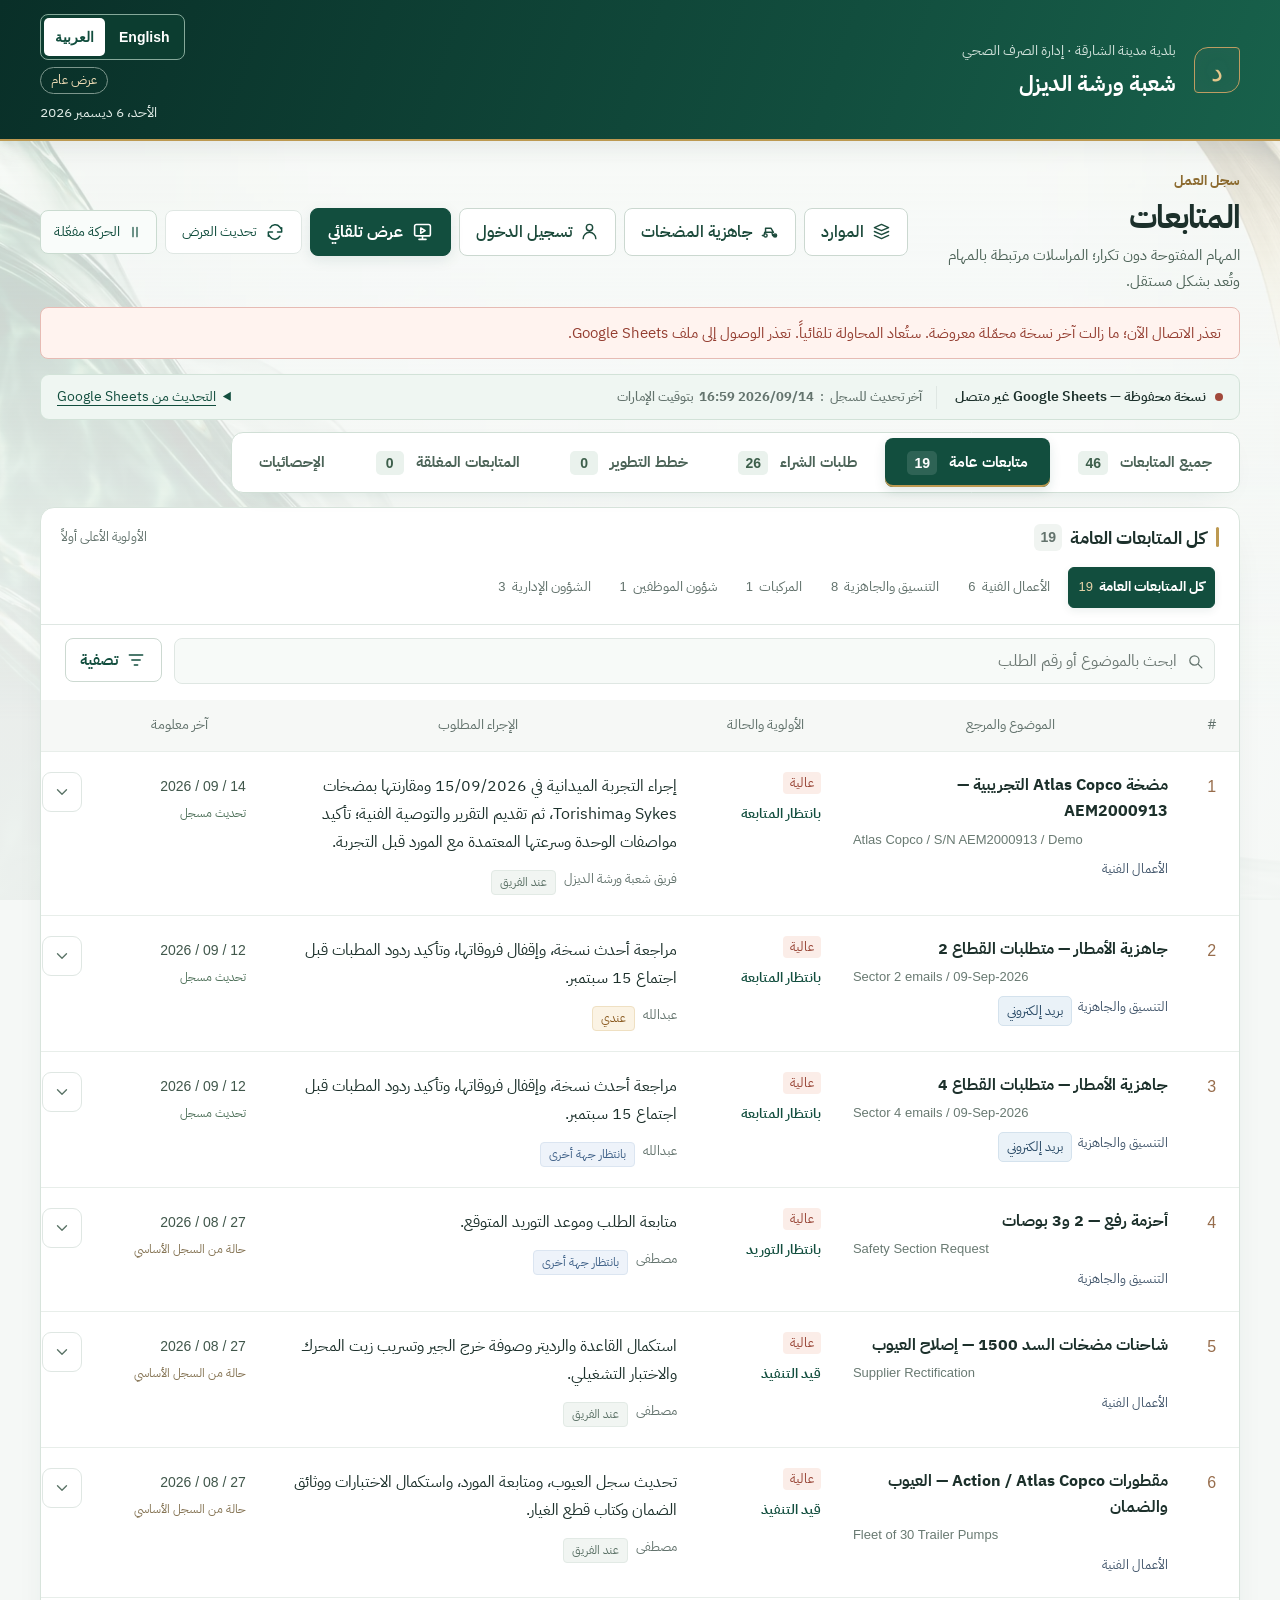
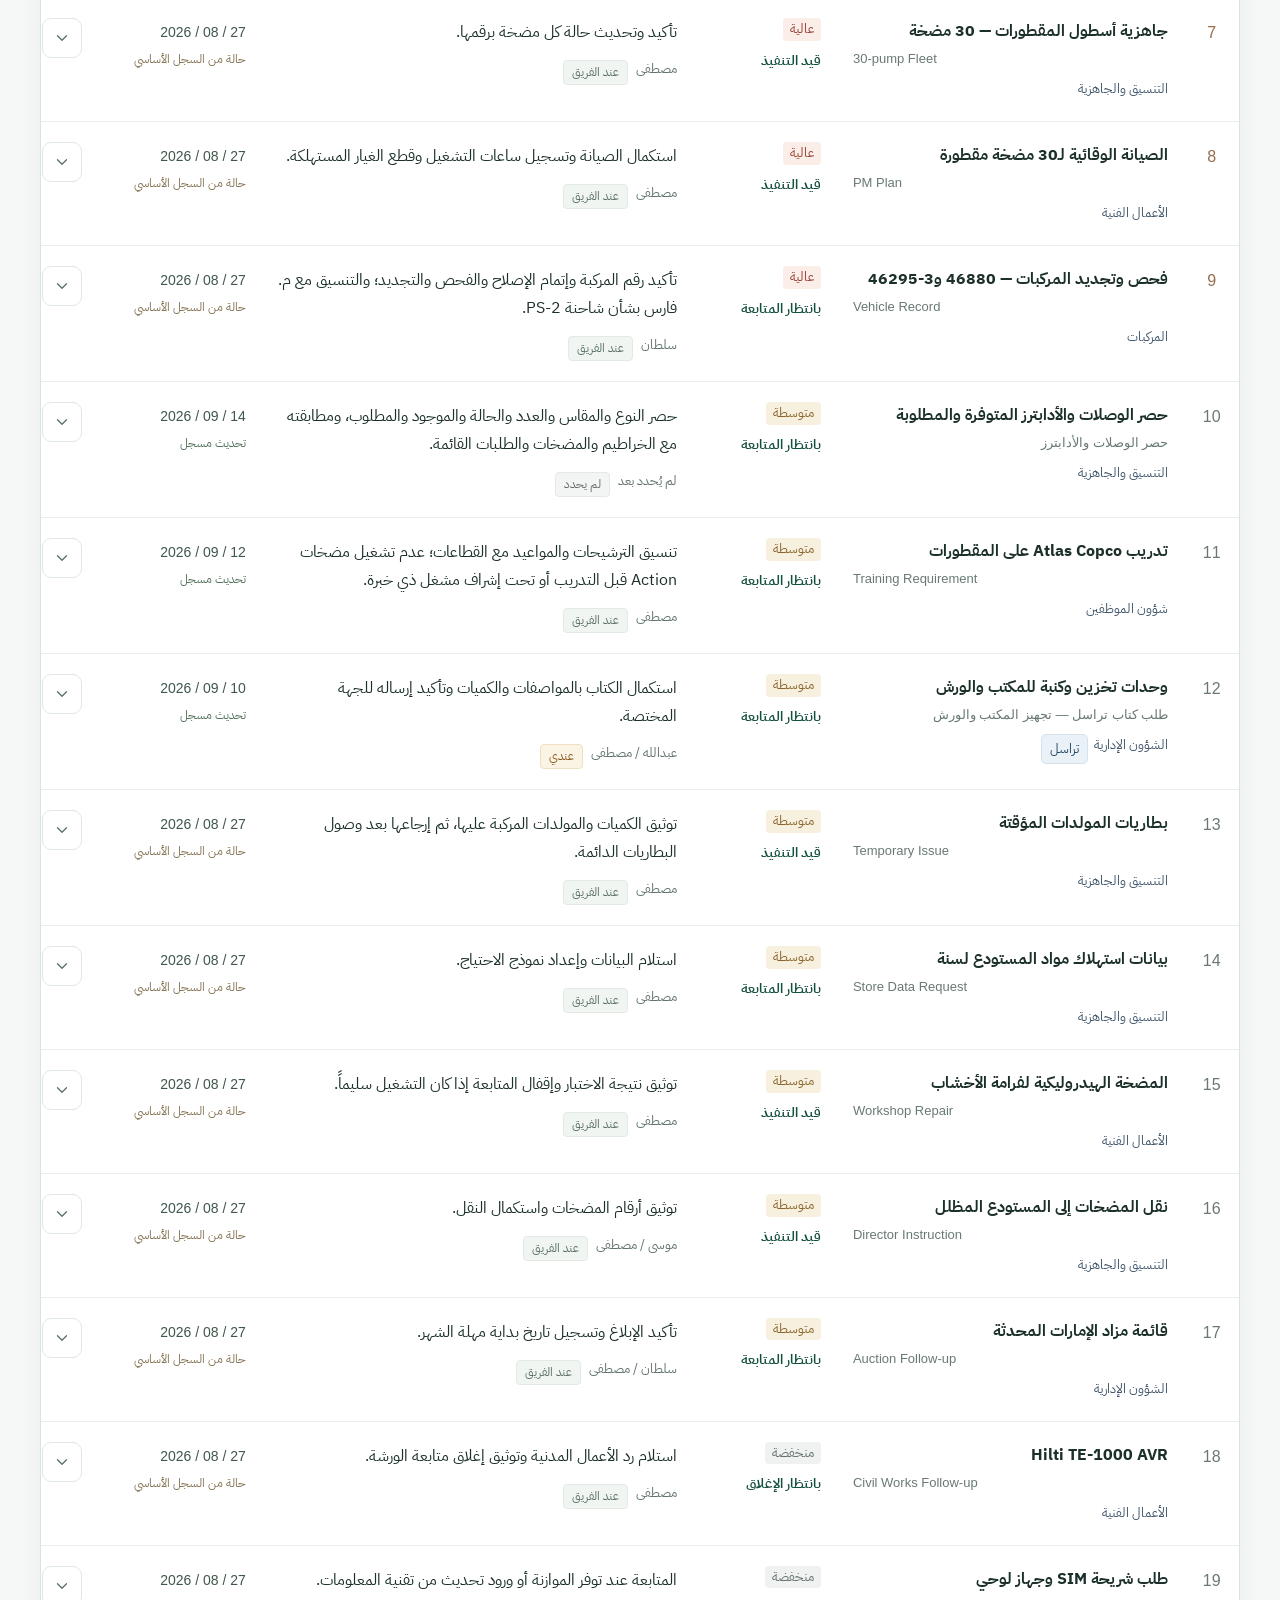
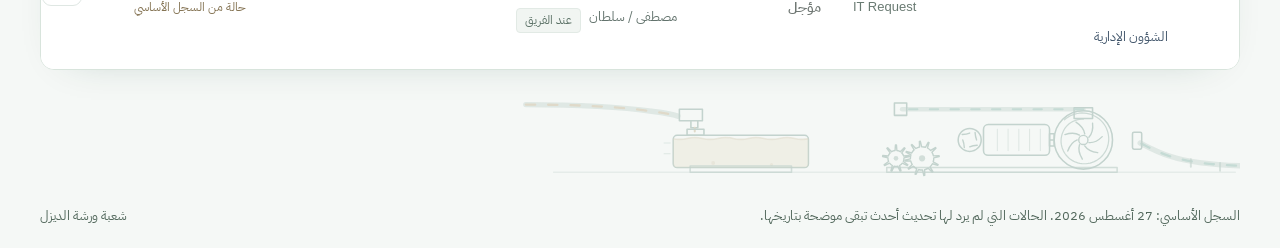
==== index.html @ 89f636ad "لوحة قلّابة للمرجع والترقيم، ولمعة على عنوان الإجراء من بحث في مكتبات الحركة (21st · React Bits · Ma" ====
<!doctype html>
<html lang="ar" dir="rtl" data-motion="off">
<head>
  <meta charset="UTF-8">
  <meta name="viewport" content="width=device-width,initial-scale=1">
  <meta name="color-scheme" content="light">
  <meta name="theme-color" content="#124e3e">
  <meta name="description" content="متابعات شعبة ورشة الديزل: الأولويات والإجراءات وآخر التحديثات المؤكدة.">
  <link rel="preconnect" href="https://fonts.googleapis.com">
  <link rel="preconnect" href="https://fonts.gstatic.com" crossorigin>
  <link rel="stylesheet" href="https://fonts.googleapis.com/css2?family=IBM+Plex+Sans+Arabic:wght@400;500;600;700&display=swap">
  <link rel="icon" href="./favicon.svg?v=2026-09-21-0836" type="image/svg+xml">
  <link rel="stylesheet" href="./styles.css?v=2026-09-21-0836">
  <link rel="stylesheet" href="./motion.css?v=2026-09-21-0836">
  <link rel="stylesheet" href="./presentation.css?v=2026-09-21-0836">
  <link rel="stylesheet" href="./admin.css?v=2026-09-21-0836">
  <link rel="stylesheet" href="./statistics.css?v=2026-09-21-0836">
  <title>متابعات شعبة ورشة الديزل</title>
  <script src="./translations-en.js?v=2026-09-21-0836" defer></script>
  <script src="./procurement-en.js?v=2026-09-21-0836" defer></script>
  <script src="./followup-en.js?v=2026-09-21-0836" defer></script>
  <script src="./i18n.js?v=2026-09-21-0836" defer></script>
  <script src="./record-time.js?v=2026-09-21-0836" defer></script>
  <script src="./motion.js?v=2026-09-21-0836" defer></script>
  <script src="./procurement-model.js?v=2026-09-21-0836" defer></script>
  <script src="./purchase-orders.js?v=2026-09-21-0836" defer></script>
  <script src="./kinetic.js?v=2026-09-21-0836" defer></script>
  <script src="./presentation.js?v=2026-09-21-0836" defer></script>
  <script src="./procurement.js?v=2026-09-21-0836" defer></script>
  <script src="./sheets.js?v=2026-09-21-0836" defer></script>
  <script src="./followup-model.js?v=2026-09-21-0836" defer></script>
  <script src="./relations.js?v=2026-09-21-0836" defer></script>
  <script src="./app.js?v=2026-09-21-0836" defer></script>
  <script src="./notifications.js?v=2026-09-21-0836" defer></script>
  <script src="./letters.js?v=2026-09-21-0836" defer></script>
  <script src="./jobs.js?v=2026-09-21-0836" defer></script>
  <script src="./archive.js?v=2026-09-21-0836" defer></script>
  <script src="./statistics.js?v=2026-09-21-0836" defer></script>
  <script src="./admin.js?v=2026-09-21-0836" defer></script>
  <link rel="stylesheet" href="./followup-layout.css?v=2026-09-21-0836">
</head>
<body>
  <div class="ambient-background" aria-hidden="true"><div class="ambient-art"></div></div>
  <a href="#records" class="skip-link">الانتقال إلى المتابعات</a>
  <header class="masthead">
    <div class="masthead-inner">
      <div class="identity"><span class="identity-mark" aria-hidden="true" translate="no">د</span><div><div class="institution">بلدية مدينة الشارقة · إدارة الصرف الصحي</div><h1>شعبة ورشة الديزل</h1></div></div>
      <div class="header-end"><div class="language-switch" role="group" aria-label="Language / اللغة" translate="no"><button type="button" data-language="ar" lang="ar" aria-pressed="true">العربية</button><button type="button" data-language="en" lang="en" aria-pressed="false">English</button></div><span class="privacy-label">عرض عام</span><time id="today"></time></div>
    </div>
  </header>
  <main id="app">
    <aside id="sheet-access-panel" class="trial-banner" role="status" hidden><strong>سجل المتابعات — Google Sheets</strong><p id="sheet-status">جارٍ التحقق من الاتصال بملف Google Sheets.</p><div class="trial-links"><a href="https://docs.google.com/spreadsheets/d/1f8rYNHHe6KjvgQgThMXRi3cOrHGLJWmvLYURqzdbh_0/edit?usp=drivesdk" target="_blank" rel="noopener noreferrer">فتح ملف المتابعات في Google Sheets</a></div></aside>
    <section class="page-heading" aria-label="مقدمة المتابعات">
      <div><div class="eyebrow">سجل العمل</div><h2>المتابعات</h2><p id="scope">جارٍ تحميل السجل…</p></div>
      <div class="page-actions">
        <a class="admin-button" href="./resources.html"><svg viewBox="0 0 24 24" aria-hidden="true"><path d="M3 7l9-4 9 4-9 4-9-4Zm0 5 9 4 9-4M3 17l9 4 9-4"/></svg><span>الموارد</span></a>
        <a class="admin-button readiness-link" href="./readiness.html"><svg viewBox="0 0 24 24" aria-hidden="true"><path d="M3 17h2l1-4h9l1 4h5M7 13V8h7l3 5M9 17a2 2 0 1 1-4 0 2 2 0 0 1 4 0Zm12 0a2 2 0 1 1-4 0 2 2 0 0 1 4 0Z"/></svg><span>جاهزية المضخات</span></a>
        <button class="admin-button" id="admin-open" type="button" hidden aria-haspopup="dialog" aria-controls="admin-login"><svg viewBox="0 0 24 24" aria-hidden="true"><path d="M12 11a4 4 0 1 0 0-8 4 4 0 0 0 0 8ZM4 21a8 8 0 0 1 16 0"/></svg><span>تسجيل الدخول</span></button>
        <span class="admin-session" id="admin-session" hidden><svg viewBox="0 0 24 24" aria-hidden="true"><path d="M12 11a4 4 0 1 0 0-8 4 4 0 0 0 0 8ZM4 21a8 8 0 0 1 16 0"/></svg><span id="admin-name"></span><span class="admin-role" id="admin-role"></span><button type="button" id="admin-logout">خروج</button></span>
        <button class="admin-button admin-primary" id="admin-add" type="button" hidden aria-haspopup="dialog" aria-controls="admin-editor"><svg viewBox="0 0 24 24" aria-hidden="true"><path d="M12 5v14M5 12h14"/></svg><span>إضافة متابعة</span></button>
        <button class="presentation-launch" id="presentation-open" type="button" aria-haspopup="dialog" aria-controls="presentation"><svg viewBox="0 0 24 24" aria-hidden="true"><rect x="3" y="4" width="18" height="13" rx="2"/><path d="m10 8 5 3-5 3ZM8 21h8M12 17v4"/></svg><span>عرض تلقائي</span></button>
        <button class="refresh-button" id="refresh" type="button"><svg viewBox="0 0 24 24" aria-hidden="true"><path d="M20 7v5h-5M4 17v-5h5M6.1 7a7 7 0 0 1 11.6-1L20 9M4 15l2.3 3A7 7 0 0 0 17.9 17"/></svg><span>تحديث العرض</span></button>
        <button class="motion-toggle" id="motion-toggle" type="button" aria-pressed="false" aria-label="تشغيل الحركة" hidden><svg viewBox="0 0 24 24" aria-hidden="true"><path class="motion-pause" d="M9 5v14M15 5v14"/><path class="motion-play" d="m9 5 10 7-10 7Z"/></svg><span id="motion-label">الحركة متوقفة</span></button>
      </div>
    </section>
    <div id="notice" role="status" aria-live="polite" class="notice" hidden></div>
    <section class="sync-band" aria-label="حالة التحديث">
      <div class="sync-main"><span id="connection-dot" class="connection-dot pending" aria-hidden="true"></span><strong id="connection-label">جارٍ الاتصال بالسجل</strong><span id="fetch-time"></span><span class="record-updated" title="وقت التعديل هو وقت حفظ بيانات البند في السجل، وليس تاريخ المعلومة أو وقت تحديث الصفحة."><span>آخر تحديث للسجل</span>: <time id="record-updated-time" translate="no"></time> <span>بتوقيت الإمارات</span></span></div>
      <details class="sync-details"><summary id="sync-summary">كيف يتم التحديث؟</summary><div class="sync-explanation"><p id="sync-explanation">تتجدد البيانات المعروضة كل 30 ثانية أثناء فتح الشاشة.</p><p id="review-time"></p><p>تاريخ كل بند هو تاريخ آخر معلومة مؤيدة عنه. إرسال رسالة أو إعداد مسودة لا يعني اكتمال الإجراء.</p></div></details>
    </section>
    <div id="main-views" class="view-tabs" role="tablist" aria-label="عرض السجل">
      <button type="button" id="overview-tab" role="tab" aria-controls="overview-panel" aria-selected="true" data-view="overview">جميع المتابعات <span id="overview-tab-count">—</span></button>
      <button type="button" id="non-purchase-tab" role="tab" aria-controls="overview-panel" aria-selected="false" data-view="non-purchase">متابعات عامة <span id="non-purchase-tab-count">—</span></button>
      <button type="button" id="procurement-tab" role="tab" aria-controls="procurement-panel" aria-selected="false" data-view="procurement">طلبات الشراء <span id="procurement-tab-count">—</span></button>
      <button type="button" id="letters-tab" role="tab" aria-controls="letters-panel" aria-selected="false" data-view="letters">مراسلات تراسل <span id="letters-tab-count">—</span></button>
      <button type="button" id="plans-tab" role="tab" aria-controls="overview-panel" aria-selected="false" data-view="plans">خطط التطوير <span id="plans-tab-count">—</span></button>
      <button type="button" id="closed-tab" role="tab" aria-controls="closed-panel" aria-selected="false" data-view="closed">المتابعات المغلقة <span id="closed-tab-count">—</span></button>
      <button type="button" id="stats-tab" role="tab" aria-controls="stats-panel" aria-selected="false" data-view="stats">الإحصائيات</button>
    </div>
    <p id="results-status" role="status" aria-live="polite" class="sr-only"></p>
    <div id="overview-panel" role="tabpanel" aria-labelledby="overview-tab">
    <section class="metrics" aria-label="ملخص السجل" hidden>
      <div class="metric metric-main"><span class="metric-label">إجمالي المتابعات</span><strong id="total">—</strong><span id="composition" class="metric-note">يشمل كامل السجل</span></div>
      <div class="metric"><span class="metric-label">أولوية عالية</span><strong id="high">—</strong><span class="metric-note">تظهر أولاً في القائمة</span></div>
      <div class="metric"><span class="metric-label">بانتظار العروض</span><strong id="quotes">—</strong><span class="metric-note">متابعة العقود والمشتريات</span></div>
      <div class="metric"><span class="metric-label">معلومات من سبتمبر</span><strong id="recent">—</strong><span class="metric-note">آخر معلومة مسجلة لكل بند</span></div>
    </section>
    <section class="records-section" id="records" aria-labelledby="records-title">
      <div class="records-heading"><h3 id="records-title">جميع المتابعات <span id="shown-count"></span></h3><span class="sort-hint">الأولوية الأعلى أولاً</span></div>
      <div id="followup-categories" class="group-filters followup-categories" role="group" aria-label="تصنيف المتابعات">
        <div class="group-filters" id="groups"></div>

      </div>
      <div id="followup-records">
      <div id="coordination-filters" class="group-filters coordination-filters" role="group" aria-label="تصنيف التنسيق والجاهزية" hidden></div>
      <div class="compact-tools">
        <label class="search-field"><svg viewBox="0 0 24 24" aria-hidden="true"><circle cx="10.5" cy="10.5" r="6.5"/><path d="m16 16 5 5"/></svg><input id="search" type="search" autocomplete="off" placeholder="ابحث بالموضوع أو رقم الطلب" aria-label="البحث في المتابعات"></label>
        <details class="filter-drawer" id="followup-filter-drawer"><summary><svg viewBox="0 0 24 24" aria-hidden="true"><path d="M4 6h16M7 12h10M10 18h4"/></svg><span>تصفية</span><span class="active-filter-count" id="followup-filter-count" hidden></span></summary>
          <div class="filter-drawer-body">
            <div class="filter-line"><span class="filter-label">من عنده الإجراء</span><div class="group-filters focus-filters" id="focus-filters" role="group" aria-label="من عنده الإجراء"></div></div>
            <div class="filter-line"><span class="filter-label">بحاجة للانتباه</span><div class="group-filters" id="attention-filters" role="group" aria-label="بحاجة للانتباه"></div></div>
            <div class="filter-line"><label class="filter-label" for="area-filter">المجال</label><select id="area-filter" class="area-filter" aria-label="تصفية حسب مجال العمل" hidden></select></div>
            <button type="button" class="link-button" id="followup-filter-reset">مسح التصفية</button>
          </div>
        </details>
      </div>
      <div class="active-filter-summary" id="followup-filter-summary" hidden><span id="followup-filter-description"></span><button type="button" class="link-button" id="followup-filter-clear">مسح التصفية</button></div>
      <div class="table-wrap"><table class="records-table"><caption class="sr-only">المتابعات مرتبة بالأولوية، مع الحالة والإجراء والمسؤول وتاريخ آخر معلومة.</caption><thead><tr><th class="number-col" scope="col">#</th><th scope="col">الموضوع والمرجع</th><th scope="col">الأولوية والحالة</th><th scope="col">الإجراء المطلوب</th><th scope="col">آخر معلومة</th><th class="expand-col" scope="col"><span class="sr-only">التفاصيل</span></th></tr></thead><tbody id="rows"><tr><td colspan="6" class="loading-cell">جارٍ تحميل المتابعات…</td></tr></tbody></table></div>
      <div class="empty-state" id="empty" hidden><h4 id="empty-title">لا توجد متابعات مطابقة</h4><p id="empty-description">جرّب رقماً أو كلمة أخرى، أو ارجع إلى جميع المتابعات.</p><button class="refresh-button" id="clear-filters" type="button">عرض جميع المتابعات</button></div>
      </div>
    <section id="jobs-panel" role="region" aria-label="الأعمال الفنية" hidden>
      <div class="records-section">
        <div class="records-heading"><h3>الأعمال الفنية <span id="jobs-count"></span></h3><span class="sort-hint"><span id="jobs-open-count">0</span> عمل قائم</span></div>
      <p class="purchase-note">العمل ومراسلاته في بطاقة واحدة؛ حالة الرد وإغلاق الكتاب تظهران داخل المراسلات المرتبطة.</p>
        <div class="jobs-quick-filters">
          <div class="group-filters focus-filters" id="jobs-parties" role="group" aria-label="طرف العمل"></div>
          <div class="group-filters" id="jobs-states" role="group" aria-label="حالة العمل"></div>
        </div>
        <div class="compact-tools">
          <label class="search-field"><svg viewBox="0 0 24 24" aria-hidden="true"><circle cx="10.5" cy="10.5" r="6.5"/><path d="m16 16 5 5"/></svg><input id="jobs-search" type="search" autocomplete="off" placeholder="ابحث بالموضوع أو الجهة أو المسؤول" aria-label="البحث في الأعمال"></label>
          <details class="filter-drawer" id="jobs-filter-drawer"><summary><svg viewBox="0 0 24 24" aria-hidden="true"><path d="M4 6h16M7 12h10M10 18h4"/></svg><span>تصفية</span><span class="active-filter-count" id="jobs-filter-count" hidden></span></summary>
            <div class="filter-drawer-body">
              <div class="filter-line"><span class="filter-label">طرف العمل</span><div class="group-filters" id="jobs-other-parties" role="group" aria-label="طرف العمل"></div></div>
              <div class="filter-line"><span class="filter-label">حالات أخرى</span><div class="group-filters" id="jobs-other-states" role="group" aria-label="حالات أخرى"></div></div>
              <div class="filter-line"><span class="filter-label">مصدر الطلب</span><div class="group-filters" id="jobs-sources" role="group" aria-label="مصدر الطلب"></div></div>
              <button type="button" class="link-button" id="jobs-filter-reset">مسح التصفية</button>
            </div>
          </details>
          <button class="admin-button admin-primary" id="jobs-add" type="button" hidden><span>إضافة عمل</span></button>
        </div>
        <div class="active-filter-summary" id="jobs-filter-summary" hidden><span id="jobs-filter-description"></span><button type="button" class="link-button" id="jobs-filter-clear">مسح التصفية</button></div>
        <div id="jobs-groups"></div>
        <div class="empty-state" id="jobs-empty" hidden><h4>لا توجد أعمال في هذا العرض</h4><p>غيّر الطرف أو الحالة، أو جرّب كلمة أخرى في البحث.</p></div>
      </div>
    </section>
    </section>
    </div>
    <section id="letters-panel" role="tabpanel" aria-labelledby="letters-tab" hidden>
      <div class="records-section">
        <div class="records-heading"><h3>متابعة المراسلات <span id="letters-count"></span></h3><span class="sort-hint"><span id="letters-open-count">0</span> كتاب مفتوح</span></div>
        <p class="purchase-note">عدد الكتب مستقل عن عدد المهام؛ افتح التنفيذ المرتبط لمتابعة الإجراء.</p>
        <div class="toolbar"><div class="group-filters" id="letters-filters" role="group" aria-label="تصنيف الكتب"></div><label class="search-field"><svg viewBox="0 0 24 24" aria-hidden="true"><circle cx="10.5" cy="10.5" r="6.5"/><path d="m16 16 5 5"/></svg><input id="letters-search" type="search" autocomplete="off" placeholder="ابحث بالموضوع أو رقم الكتاب أو الجهة" aria-label="البحث في المراسلات"></label><button class="admin-button admin-primary" id="letters-add" type="button" hidden><svg viewBox="0 0 24 24" aria-hidden="true"><path d="M12 5v14M5 12h14"/></svg><span>إضافة كتاب</span></button></div>
        <div class="letter-grid" id="letters-grid"></div>
        <div class="empty-state" id="letters-empty" hidden><h4>لا توجد مراسلات في هذا العرض</h4><p>غيّر التصنيف أو جرّب كلمة أخرى في البحث.</p></div>
      </div>
    </section>
    <section id="procurement-panel" role="tabpanel" aria-labelledby="procurement-tab" hidden>
      <div class="purchase-summary" aria-label="ملخص طلبات الشراء"><div><strong id="pr-numbered">—</strong><span>طلبات مرقمة قائمة</span></div><div><strong id="pr-unnumbered">—</strong><span>طلبات لم تُرقّم</span></div><div><strong id="pr-quotes">—</strong><span>بانتظار العروض</span></div><div><strong id="pr-received">—</strong><span>تحت التقييم</span></div></div>
      <div class="records-section purchase-section">
        <div class="records-heading"><h3>طلبات الشراء <span id="pr-count"></span></h3><span class="sort-hint">حسب الحالة ثم الأولوية</span></div>
        <div class="toolbar"><div id="pr-filters" class="group-filters" role="group" aria-label="حالة طلب الشراء"></div><label class="search-field"><input id="pr-search" type="search" aria-label="البحث في طلبات الشراء" placeholder="رقم PR أو LPO أو موضوع الطلب"></label></div>
        <p class="purchase-note">يمكن ربط أكثر من LPO بنفس PR. افتح تفاصيل الطلب لمتابعة كل أمر والكميات المستلمة والمتبقية لكل صنف.</p>
        <div id="pr-records" class="purchase-records"><p class="loading-cell">جارٍ تحميل طلبات الشراء…</p></div>
        <div class="secondary-statuses"><span>حالات أخرى</span><div id="pr-secondary-filters" class="group-filters" role="group" aria-label="حالات أخرى"></div></div>
        <div id="pr-empty" class="empty-state" hidden><h4>لا توجد طلبات مطابقة</h4><button type="button" id="pr-clear" class="refresh-button">عرض جميع الطلبات</button></div>
      </div>
    </section>
    <section id="closed-panel" role="tabpanel" aria-labelledby="closed-tab" hidden>
      <div class="records-section">
        <div class="records-heading"><h3>المتابعات المغلقة <span id="archive-count"></span></h3><span class="sort-hint">الأحدث تعديلاً أولاً</span></div>
        <p class="purchase-note">البنود المنجزة والكتب المغلقة؛ إغلاق الكتاب مستقل عن إنجاز العمل المرتبط به.</p>
        <div id="archive-kinds" class="group-filters archive-filters" role="group" aria-label="نوع السجل المغلق"></div>
        <div id="archive-categories" class="group-filters archive-filters archive-secondary" role="group" aria-label="تصنيف المتابعات العامة المغلقة" hidden></div>
        <div id="archive-detail-filters" class="group-filters archive-filters archive-secondary" role="group" aria-label="تصفية تفصيلية للمغلقات" hidden></div>
        <div class="compact-tools"><label class="search-field"><svg viewBox="0 0 24 24" aria-hidden="true"><circle cx="10.5" cy="10.5" r="6.5"/><path d="m16 16 5 5"/></svg><input id="archive-search" type="search" autocomplete="off" placeholder="ابحث بالموضوع أو رقم الطلب أو الكتاب أو المسؤول" aria-label="البحث في المتابعات المغلقة"></label><button type="button" class="link-button" id="archive-reset">مسح التصفية</button></div>
        <div id="archive-grid" class="archive-grid"></div>
        <div id="archive-empty" class="empty-state" hidden><h4>لا توجد سجلات مغلقة مطابقة</h4><p>غيّر النوع أو التصنيف، أو امسح البحث والتصفية.</p></div>
      </div>
    </section>
    <section id="stats-panel" role="tabpanel" aria-labelledby="stats-tab" hidden>
      <div class="records-section">
        <div class="records-heading"><h3>سجل الإحصائيات</h3><span class="sort-hint">محسوبة من السجل لحظة العرض</span></div>
        <p class="purchase-note">كل رقم هنا محسوب من السجل نفسه: المتابعات وطلبات الشراء والمراسلات والأعمال والمعدات. لا يوجد إدخال يدوي للإحصائيات، فما يتغيّر في Google Sheets يظهر هنا في القراءة التالية.</p>
        <div class="toolbar stats-toolbar"><button class="presentation-launch" id="stats-open" type="button" aria-haspopup="dialog" aria-controls="stats-display"><svg viewBox="0 0 24 24" aria-hidden="true"><path d="M5 20V10M12 20V4M19 20v-7"/></svg><span>عرض تلقائي للإحصائيات</span></button></div>
        <div class="stat-cards" id="stats-cards"></div>
        <div class="stat-groups" id="stats-groups"></div>
      </div>
    </section>
    <footer><svg class="page-scene" viewBox="0 0 900 100" preserveAspectRatio="xMinYMax meet" aria-hidden="true" focusable="false"><defs><clipPath id="page-drum"><rect x="562" y="46" width="176" height="42" rx="5"/></clipPath></defs><g class="sc-line"><path class="sc-ground" d="M6 94h888"/><path class="sc-hose" d="M-24 86C30 86 68 81 92 73 110 67 120 61 130 56"/><path class="sc-hose-flow sc-water" d="M-24 86C30 86 68 81 92 73 110 67 120 61 130 56"/><path class="sc-clamp" d="M26 82v10M64 77v10"/><rect class="sc-part" x="128" y="42" width="12" height="22" rx="2"/><circle class="sc-part" cx="204" cy="52" r="38"/><path class="sc-volute" d="M 204.0 25.0 L 206.4 25.0 L 208.8 25.2 L 211.1 25.6 L 213.5 26.2 L 215.7 27.1 L 217.9 28.1 L 220.0 29.3 L 222.1 30.7 L 223.9 32.3 L 225.7 34.1 L 227.3 36.0 L 228.7 38.0 L 229.9 40.2 L 230.9 42.5 L 231.8 44.9 L 232.4 47.3 L 232.8 49.8 L 233.0 52.4 L 233.0 54.9 L 232.7 57.5 L 232.2 60.0 L 231.5 62.5 L 230.6 64.9 L 229.5 67.3 L 228.1 69.5 L 226.6 71.6 L 224.8 73.6 L 222.9 75.5 L 220.9 77.1 L 218.6 78.6 L 216.3 79.9 L 213.8 81.0 L 211.3 81.8 L 208.6 82.5 L 205.9 82.9 L 203.2 83.0 L 200.5 83.0 L 197.8 82.6 L 195.1 82.1 L 192.4 81.3 L 189.8 80.3 L 187.3 79.0 L 185.0 77.5 L 182.7 75.8 L 180.6 73.9 L 178.7 71.9 L 177.0 69.6 L 175.4 67.3 L 174.1 64.7 L 173.0 62.1 L 172.1 59.3 L 171.5 56.5 L 171.1 53.7 L 170.9 50.8 L 171.1 47.8 L 171.5 44.9 L 172.1 42.1 L 173.0 39.3 L 174.1 36.5 L 175.5 33.9 L 177.1 31.4 L 178.9 29.1 L 181.0 26.9 L 183.2 24.8 L 185.6 23.0 L 188.2 21.4 L 190.9 20.1 L 193.7 18.9 L 196.6 18.0 L 199.6 17.4 L 202.7 17.0 L 205.8 16.9 L 208.9 17.1 L 211.9 17.6 L 215.0 18.3 L 217.9 19.3 L 220.8 20.5 L 223.5 22.0 L 226.2 23.8 L 228.6 25.8"/><g class="sc-impeller"><path d="M 212.0 52.0 Q 220.2 55.1 224.3 66.5 M 209.0 58.3 Q 211.7 66.6 205.3 77.0 M 202.2 59.8 Q 197.4 67.1 185.3 68.6 M 196.8 55.5 Q 188.1 56.3 179.4 47.7 M 196.8 48.5 Q 190.7 42.2 192.0 30.1 M 202.2 44.2 Q 203.4 35.5 213.6 28.9 M 209.0 45.7 Q 216.5 41.2 228.0 45.1"/><circle cx="204" cy="52" r="6"/></g><path class="sc-part" d="M192 10h24v14h-24z"/><path class="sc-pipe sc-water-pipe" d="M204 12h236"/><path class="sc-flow sc-water" d="M204 12h230"/><path class="sc-part" d="M434 4h16v16h-16z"/><rect class="sc-part" x="248" y="32" width="86" height="40" rx="6"/><path class="sc-detail" d="M 260 38 v 28 M 274 38 v 28 M 288 38 v 28 M 302 38 v 28 M 316 38 v 28"/><path class="sc-part" d="M242 44h6v16h-6zM242 52h6"/><circle class="sc-part" cx="352" cy="52" r="15"/><g class="sc-fan"><path d="M 361.0 52.0 Q 359.4 56.0 359.0 61.8 M 352.0 61.0 Q 348.0 59.4 342.2 59.0 M 343.0 52.0 Q 344.6 48.0 345.0 42.2 M 352.0 43.0 Q 356.0 44.6 361.8 45.0"/></g><g class="sc-gear-a"><path d="M 429.2 76.6 L 436.3 78.3 L 436.1 79.5 L 428.8 79.3 A 15 15 0 0 1 426.8 84.1 L 426.8 84.1 L 432.1 89.2 L 431.4 90.1 L 425.2 86.3 A 15 15 0 0 1 421.0 89.5 L 421.0 89.5 L 423.1 96.5 L 422.0 96.9 L 418.5 90.5 A 15 15 0 0 1 413.4 91.2 L 413.4 91.2 L 411.7 98.3 L 410.5 98.1 L 410.7 90.8 A 15 15 0 0 1 405.9 88.8 L 405.9 88.8 L 400.8 94.1 L 399.9 93.4 L 403.7 87.2 A 15 15 0 0 1 400.5 83.0 L 400.5 83.0 L 393.5 85.1 L 393.1 84.0 L 399.5 80.5 A 15 15 0 0 1 398.8 75.4 L 398.8 75.4 L 391.7 73.7 L 391.9 72.5 L 399.2 72.7 A 15 15 0 0 1 401.2 67.9 L 401.2 67.9 L 395.9 62.8 L 396.6 61.9 L 402.8 65.7 A 15 15 0 0 1 407.0 62.5 L 407.0 62.5 L 404.9 55.5 L 406.0 55.1 L 409.5 61.5 A 15 15 0 0 1 414.6 60.8 L 414.6 60.8 L 416.3 53.7 L 417.5 53.9 L 417.3 61.2 A 15 15 0 0 1 422.1 63.2 L 422.1 63.2 L 427.2 57.9 L 428.1 58.6 L 424.3 64.8 A 15 15 0 0 1 427.5 69.0 L 427.5 69.0 L 434.5 66.9 L 434.9 68.0 L 428.5 71.5 A 15 15 0 0 1 429.2 76.6 Z"/></g><circle class="sc-dot" cx="414" cy="76" r="4"/><g class="sc-gear-b"><path d="M 457.6 80.1 L 463.5 84.3 L 462.9 85.3 L 456.3 82.2 A 10 10 0 0 1 452.7 85.3 L 452.7 85.3 L 454.6 92.3 L 453.4 92.7 L 450.4 86.1 A 10 10 0 0 1 445.6 86.1 L 445.6 86.1 L 442.6 92.7 L 441.4 92.3 L 443.3 85.3 A 10 10 0 0 1 439.7 82.2 L 439.7 82.2 L 433.1 85.3 L 432.5 84.3 L 438.4 80.1 A 10 10 0 0 1 437.6 75.4 L 437.6 75.4 L 430.6 73.6 L 430.8 72.3 L 438.0 73.0 A 10 10 0 0 1 440.4 68.9 L 440.4 68.9 L 436.2 62.9 L 437.2 62.1 L 442.3 67.3 A 10 10 0 0 1 446.8 65.7 L 446.8 65.7 L 447.4 58.4 L 448.6 58.4 L 449.2 65.7 A 10 10 0 0 1 453.7 67.3 L 453.7 67.3 L 458.8 62.1 L 459.8 62.9 L 455.6 68.9 A 10 10 0 0 1 458.0 73.0 L 458.0 73.0 L 465.2 72.3 L 465.4 73.6 L 458.4 75.4 A 10 10 0 0 1 457.6 80.1 Z"/></g><circle class="sc-dot" cx="448" cy="76" r="3"/><path class="sc-base" d="M160 88h300v6H160z"/><path class="sc-drop" d="M220 76v5"/><path class="sc-hose" d="M930 6c-72 0-124 3-166 9-16 2-26 4-32 6"/><path class="sc-hose-flow sc-diesel" d="M930 6c-72 0-124 3-166 9-16 2-26 4-32 6"/><path class="sc-part" d="M700 12h30v15h-30zM706 27h9v9h-9z"/><path class="sc-stream sc-diesel" d="M710 36v12"/><path class="sc-part" d="M698 38h22v8h-22z"/><rect class="sc-tank" x="562" y="46" width="176" height="42" rx="5"/><g clip-path="url(#page-drum)"><g class="sc-level"><g transform="translate(540 42)"><g class="sc-wave"><path d="M 0 8 q 10 -2.5 20 0 t 20 0 q 10 -2.5 20 0 t 20 0 q 10 -2.5 20 0 t 20 0 q 10 -2.5 20 0 t 20 0 q 10 -2.5 20 0 t 20 0 q 10 -2.5 20 0 t 20 0 q 10 -2.5 20 0 t 20 0 q 10 -2.5 20 0 t 20 0 L 320 420 L 0 420 Z"/></g></g></g><circle class="sc-bubble" cx="610" cy="84" r="2"/><circle class="sc-bubble sc-bubble-c" cx="686" cy="82" r="2.5"/></g><path class="sc-detail" d="M742 56h8M742 70h8"/><path class="sc-base" d="M584 86h132v8H584z"/></g></svg><p>السجل الأساسي: 27 أغسطس 2026. الحالات التي لم يرد لها تحديث أحدث تبقى موضحة بتاريخها.</p><p>شعبة ورشة الديزل</p></footer>
  </main>
  <dialog id="presentation" class="presentation" aria-labelledby="presentation-title" translate="no">
    <div class="presentation-art" aria-hidden="true"></div>
    <div class="presentation-shell">
      <header class="presentation-header">
        <div class="presentation-brand"><span class="presentation-mark" aria-hidden="true">د</span><div><p data-present-label="شعبة ورشة الديزل">شعبة ورشة الديزل</p><h2 id="presentation-title" data-present-label="عرض المتابعات">عرض المتابعات</h2></div></div>
        <div class="presentation-header-actions"><button id="presentation-fullscreen" type="button" aria-pressed="false"><svg viewBox="0 0 24 24" aria-hidden="true"><path d="M9 3H5a2 2 0 0 0-2 2v4M15 3h4a2 2 0 0 1 2 2v4M9 21H5a2 2 0 0 1-2-2v-4M15 21h4a2 2 0 0 0 2-2v-4"/></svg><span id="presentation-fullscreen-label" data-present-label="ملء الشاشة">ملء الشاشة</span></button><button id="presentation-language" type="button">English</button><button id="presentation-close" type="button" autofocus><svg viewBox="0 0 24 24" aria-hidden="true"><path d="m6 6 12 12M6 18 18 6"/></svg><span data-present-label="العودة للجدول">العودة للجدول</span></button></div>
      </header>
      <div class="presentation-context"><div><span class="presentation-dot" aria-hidden="true"></span><span id="presentation-scope"></span></div><div class="presentation-context-end"><span id="presentation-remaining" class="presentation-remaining" hidden><span id="presentation-remaining-value"></span> <span data-present-label="ثانية للبند التالي">ثانية للبند التالي</span></span><span class="k-ringwrap"><svg class="k-ring" viewBox="0 0 40 40" aria-hidden="true"><circle class="k-ring-track" cx="20" cy="20" r="17"/><circle id="presentation-ring" class="k-ring-fill" cx="20" cy="20" r="17"/></svg><span id="presentation-counter" class="presentation-counter"></span></span></div></div>
      <div class="presentation-stage">
        <article id="presentation-card" class="k-stage" tabindex="0" aria-labelledby="presentation-item-title" aria-live="off">
          <div class="k-top"><span id="presentation-reference" class="k-ref" dir="auto"></span><div class="presentation-badges k-badges"><span id="presentation-priority" class="k-part"></span><span id="presentation-status-badge" class="k-part"></span></div></div>
          <h3 id="presentation-item-title" class="k-title" dir="auto"></h3><p id="presentation-blocker" class="k-blocker" dir="auto" hidden></p>
          <div class="k-grid"><section class="k-status"><h4 class="k-label k-part" data-present-label="آخر حالة مسجلة">آخر حالة مسجلة</h4><p id="presentation-status" class="k-text" dir="auto"></p></section><section class="k-action"><span class="k-rule" aria-hidden="true"></span><h4 class="k-label k-part" data-present-label="الإجراء المطلوب">الإجراء المطلوب</h4><p id="presentation-action" class="k-text" dir="auto"></p></section></div>
          <dl class="k-meta"><div class="k-part"><dt data-present-label="المسؤول">المسؤول</dt><dd id="presentation-owner" dir="auto"></dd><small id="presentation-action-at"></small></div><div class="k-part"><dt data-present-label="آخر معلومة">آخر معلومة</dt><dd><time id="presentation-information"></time></dd></div><div class="k-part"><dt data-present-label="آخر تعديل للبند">آخر تعديل للبند</dt><dd><time id="presentation-updated"></time><small data-present-label="بتوقيت الإمارات">بتوقيت الإمارات</small></dd></div></dl>
        </article>
        <div id="presentation-empty" class="presentation-empty" hidden><svg viewBox="0 0 24 24" aria-hidden="true"><rect x="4" y="3" width="16" height="18" rx="2"/><path d="M8 8h8M8 12h5M8 16h3"/></svg><h3 data-present-label="لا توجد متابعات للعرض">لا توجد متابعات للعرض</h3><p data-present-label="ارجع إلى الجدول واختر تبويباً أو غيّر البحث والتصنيف.">ارجع إلى الجدول واختر تبويباً أو غيّر البحث والتصنيف.</p></div>
      </div>
      <div class="presentation-next k-queue"><span data-present-label="بعدها">بعدها</span><div class="k-ticker" id="presentation-queue" aria-hidden="true"><div class="k-track" id="presentation-queue-track"></div></div><p id="presentation-next-title" class="sr-only" dir="auto"></p></div>
      <footer class="presentation-footer"><svg class="presentation-scene" viewBox="0 0 1600 120" preserveAspectRatio="xMinYMax meet" aria-hidden="true" focusable="false"><defs><clipPath id="scene-tank"><rect x="852" y="54" width="296" height="52" rx="7"/></clipPath></defs><g class="sc-line"><path class="sc-ground" d="M10 112h1580"/><path class="sc-hose" d="M-30 104C40 104 92 98 122 88 146 80 158 72 170 66"/><path class="sc-hose-flow sc-water" d="M-30 104C40 104 92 98 122 88 146 80 158 72 170 66"/><path class="sc-clamp" d="M34 98v12M82 92v12M126 80v12"/><rect class="sc-part" x="166" y="50" width="14" height="26" rx="2"/><circle class="sc-part" cx="250" cy="62" r="46"/><path class="sc-volute" d="M 250.0 29.0 L 252.9 29.0 L 255.8 29.2 L 258.7 29.7 L 261.6 30.5 L 264.3 31.5 L 267.0 32.8 L 269.6 34.3 L 272.1 36.0 L 274.4 37.9 L 276.5 40.1 L 278.4 42.4 L 280.2 44.9 L 281.7 47.6 L 282.9 50.4 L 284.0 53.3 L 284.7 56.3 L 285.2 59.3 L 285.5 62.4 L 285.4 65.6 L 285.1 68.7 L 284.5 71.8 L 283.7 74.8 L 282.5 77.8 L 281.1 80.7 L 279.5 83.4 L 277.6 86.0 L 275.5 88.4 L 273.1 90.7 L 270.6 92.7 L 267.9 94.5 L 265.0 96.1 L 262.0 97.4 L 258.9 98.5 L 255.7 99.2 L 252.4 99.7 L 249.0 99.9 L 245.7 99.8 L 242.4 99.5 L 239.1 98.8 L 235.8 97.8 L 232.7 96.5 L 229.6 95.0 L 226.7 93.2 L 224.0 91.1 L 221.4 88.8 L 219.1 86.3 L 216.9 83.6 L 215.1 80.6 L 213.4 77.6 L 212.1 74.3 L 211.0 71.0 L 210.2 67.5 L 209.8 64.0 L 209.6 60.5 L 209.8 56.9 L 210.2 53.4 L 211.0 49.9 L 212.1 46.4 L 213.5 43.1 L 215.2 39.9 L 217.1 36.8 L 219.4 34.0 L 221.9 31.3 L 224.6 28.8 L 227.5 26.6 L 230.7 24.6 L 234.0 23.0 L 237.4 21.6 L 241.0 20.5 L 244.7 19.7 L 248.4 19.3 L 252.2 19.2 L 255.9 19.4 L 259.7 19.9 L 263.4 20.8 L 267.0 22.0 L 270.5 23.5 L 273.9 25.4 L 277.1 27.5 L 280.1 29.9"/><g class="sc-impeller"><path d="M 260.0 62.0 Q 269.7 65.7 274.4 79.4 M 256.2 69.8 Q 259.4 79.7 251.6 92.0 M 247.8 71.7 Q 242.0 80.3 227.6 81.9 M 241.0 66.3 Q 230.7 67.2 220.4 56.9 M 241.0 57.7 Q 233.9 50.1 235.6 35.7 M 247.8 52.3 Q 249.2 42.0 261.6 34.3 M 256.2 54.2 Q 265.1 48.9 278.9 53.8"/><circle cx="250" cy="62" r="7"/></g><path class="sc-part" d="M236 12h28v18h-28z"/><path class="sc-pipe sc-water-pipe" d="M250 14h382"/><path class="sc-flow sc-water" d="M250 14h374"/><path class="sc-part" d="M624 4h20v20h-20z"/><path class="sc-detail" d="M634 4V-6M628-6h12"/><rect class="sc-part" x="330" y="34" width="140" height="58" rx="8"/><path class="sc-detail" d="M 344 42 v 42 M 360 42 v 42 M 376 42 v 42 M 392 42 v 42 M 408 42 v 42 M 424 42 v 42"/><path class="sc-part" d="M322 52h8v20h-8zM296 62h34"/><circle class="sc-part" cx="496" cy="64" r="22"/><g class="sc-fan"><path d="M 505.0 64.0 Q 507.1 70.0 506.5 78.6 M 496.0 73.0 Q 490.0 75.1 481.4 74.5 M 487.0 64.0 Q 484.9 58.0 485.5 49.4 M 496.0 55.0 Q 502.0 52.9 510.6 53.5"/></g><path class="sc-part" d="M474 64h-4"/><g class="sc-gear-a"><path d="M 591.0 84.8 L 599.8 86.9 L 599.7 88.4 L 590.5 88.1 A 19 19 0 0 1 588.0 94.2 L 588.0 94.2 L 594.7 100.5 L 593.8 101.6 L 586.0 96.9 A 19 19 0 0 1 580.8 100.8 L 580.8 100.8 L 583.4 109.6 L 582.0 110.1 L 577.7 102.1 A 19 19 0 0 1 571.2 103.0 L 571.2 103.0 L 569.1 111.8 L 567.6 111.7 L 567.9 102.5 A 19 19 0 0 1 561.8 100.0 L 561.8 100.0 L 555.5 106.7 L 554.4 105.8 L 559.1 98.0 A 19 19 0 0 1 555.2 92.8 L 555.2 92.8 L 546.4 95.4 L 545.9 94.0 L 553.9 89.7 A 19 19 0 0 1 553.0 83.2 L 553.0 83.2 L 544.2 81.1 L 544.3 79.6 L 553.5 79.9 A 19 19 0 0 1 556.0 73.8 L 556.0 73.8 L 549.3 67.5 L 550.2 66.4 L 558.0 71.1 A 19 19 0 0 1 563.2 67.2 L 563.2 67.2 L 560.6 58.4 L 562.0 57.9 L 566.3 65.9 A 19 19 0 0 1 572.8 65.0 L 572.8 65.0 L 574.9 56.2 L 576.4 56.3 L 576.1 65.5 A 19 19 0 0 1 582.2 68.0 L 582.2 68.0 L 588.5 61.3 L 589.6 62.2 L 584.9 70.0 A 19 19 0 0 1 588.8 75.2 L 588.8 75.2 L 597.6 72.6 L 598.1 74.0 L 590.1 78.3 A 19 19 0 0 1 591.0 84.8 Z"/></g><circle class="sc-dot" cx="572" cy="84" r="5"/><g class="sc-gear-b"><path d="M 625.9 89.1 L 633.4 94.3 L 632.7 95.7 L 624.4 91.8 A 13 13 0 0 1 619.9 95.6 L 619.9 95.6 L 622.2 104.4 L 620.8 104.9 L 617.0 96.7 A 13 13 0 0 1 611.0 96.7 L 611.0 96.7 L 607.2 104.9 L 605.8 104.4 L 608.1 95.6 A 13 13 0 0 1 603.6 91.8 L 603.6 91.8 L 595.3 95.7 L 594.6 94.3 L 602.1 89.1 A 13 13 0 0 1 601.0 83.3 L 601.0 83.3 L 592.2 80.9 L 592.5 79.4 L 601.6 80.2 A 13 13 0 0 1 604.5 75.1 L 604.5 75.1 L 599.3 67.7 L 600.5 66.7 L 606.9 73.1 A 13 13 0 0 1 612.5 71.1 L 612.5 71.1 L 613.2 62.0 L 614.8 62.0 L 615.5 71.1 A 13 13 0 0 1 621.1 73.1 L 621.1 73.1 L 627.5 66.7 L 628.7 67.7 L 623.5 75.1 A 13 13 0 0 1 626.4 80.2 L 626.4 80.2 L 635.5 79.4 L 635.8 80.9 L 627.0 83.3 A 13 13 0 0 1 625.9 89.1 Z"/></g><circle class="sc-dot" cx="614" cy="84" r="4"/><path class="sc-base" d="M200 104h440v8H200z"/><path class="sc-drop" d="M268 92v6"/><path class="sc-drop sc-drop-b" d="M282 92v6"/><path class="sc-hose" d="M720 112c-26 0-40-12-40-24s14-22 32-22 30 10 30 22"/><path class="sc-hose-flow sc-water" d="M720 112c-26 0-40-12-40-24s14-22 32-22 30 10 30 22"/><path class="sc-hose" d="M1380 6c-96 0-168 4-228 12-22 3-38 5-46 8"/><path class="sc-hose-flow sc-diesel" d="M1380 6c-96 0-168 4-228 12-22 3-38 5-46 8"/><path class="sc-part" d="M1066 14h40v20h-40zM1074 34h12v12h-12z"/><path class="sc-detail" d="M1106 20h10v8h-10z"/><path class="sc-stream sc-diesel" d="M1080 46v14"/><path class="sc-part" d="M1066 46h28v8h-28z"/><rect class="sc-tank" x="852" y="54" width="296" height="52" rx="7"/><g clip-path="url(#scene-tank)"><g class="sc-level"><g transform="translate(820 50)"><g class="sc-wave"><path d="M 0 10 q 12 -3 24 0 t 24 0 q 12 -3 24 0 t 24 0 q 12 -3 24 0 t 24 0 q 12 -3 24 0 t 24 0 q 12 -3 24 0 t 24 0 q 12 -3 24 0 t 24 0 q 12 -3 24 0 t 24 0 q 12 -3 24 0 t 24 0 q 12 -3 24 0 t 24 0 q 12 -3 24 0 t 24 0 L 480 420 L 0 420 Z"/></g></g><g transform="translate(820 54)"><g class="sc-wave sc-wave-b"><path d="M 0 10 q 12 -2 24 0 t 24 0 q 12 -2 24 0 t 24 0 q 12 -2 24 0 t 24 0 q 12 -2 24 0 t 24 0 q 12 -2 24 0 t 24 0 q 12 -2 24 0 t 24 0 q 12 -2 24 0 t 24 0 q 12 -2 24 0 t 24 0 q 12 -2 24 0 t 24 0 q 12 -2 24 0 t 24 0 L 480 420 L 0 420 Z"/></g></g></g><circle class="sc-bubble" cx="900" cy="100" r="2.5"/><circle class="sc-bubble sc-bubble-b" cx="978" cy="102" r="2"/><circle class="sc-bubble sc-bubble-c" cx="1060" cy="100" r="3"/></g><path class="sc-detail" d="M1152 64h10M1152 80h10M1152 96h10"/><path class="sc-base" d="M880 104h240v8h-240z"/></g></svg>
        <div class="presentation-controls"><div class="presentation-playback"><button type="button" id="presentation-prev"><svg viewBox="0 0 24 24" aria-hidden="true"><path d="m14 6-6 6 6 6"/></svg><span data-present-label="السابق">السابق</span></button><button type="button" id="presentation-toggle"><svg viewBox="0 0 24 24" aria-hidden="true"><path id="presentation-play-icon" d="M9 5v14M15 5v14"/></svg><span id="presentation-play-label"></span></button><button type="button" id="presentation-next"><span data-present-label="التالي">التالي</span><svg viewBox="0 0 24 24" aria-hidden="true"><path d="m10 6 6 6-6 6"/></svg></button></div><label class="presentation-speed"><span data-present-label="مدة العرض">مدة العرض</span><select id="presentation-speed"><option value="auto" data-present-label="تلقائي حسب طول النص">تلقائي حسب طول النص</option><option value="8" data-present-label="8 ثوانٍ">8 ثوانٍ</option><option value="12" data-present-label="12 ثانية" selected>12 ثانية</option><option value="20" data-present-label="20 ثانية">20 ثانية</option><option value="30" data-present-label="30 ثانية">30 ثانية</option></select></label><button type="button" id="presentation-cycle" class="presentation-cycle" aria-pressed="false"><svg viewBox="0 0 24 24" aria-hidden="true"><path d="M4 9a8 8 0 0 1 13.7-5.7L20 6M20 15a8 8 0 0 1-13.7 5.7L4 18"/><path d="M20 3v3.5h-3.5M4 21v-3.5h3.5"/></svg><span data-present-label="تدوير التبويبات">تدوير التبويبات</span></button><span id="presentation-play-state" class="presentation-play-state"></span></div>
        <div class="presentation-footnote"><span id="presentation-connection"></span><button type="button" id="presentation-link" class="presentation-link"><svg viewBox="0 0 24 24" aria-hidden="true"><path d="M10 13a5 5 0 0 0 7 0l2-2a5 5 0 0 0-7-7l-1 1"/><path d="M14 11a5 5 0 0 0-7 0l-2 2a5 5 0 0 0 7 7l1-1"/></svg><span id="presentation-link-label" data-present-label="نسخ رابط شاشة العرض">نسخ رابط شاشة العرض</span></button><span data-present-label="يعرض نتائج التبويب والبحث والتصنيف الحالي.">يعرض نتائج التبويب والبحث والتصنيف الحالي.</span></div>
      </footer>
      <p id="presentation-announcement" class="sr-only" role="status" aria-live="polite"></p>
    </div>
  </dialog>
  <dialog id="admin-login" class="admin-dialog" aria-labelledby="admin-login-title">
    <form id="admin-login-form" class="admin-form" novalidate>
      <h2 id="admin-login-title">تسجيل الدخول</h2>
      <p class="admin-hint">الدخول لمن يحدّث السجل فقط. قراءة المتابعات متاحة للجميع بلا تسجيل.</p>
      <label class="admin-field"><span>اسم المستخدم</span><input id="admin-username" name="username" autocomplete="username" autocapitalize="off" spellcheck="false" required></label>
      <label class="admin-field"><span>كلمة المرور</span><input id="admin-password" name="password" type="password" autocomplete="current-password" required></label>
      <p class="admin-error" id="admin-login-error" role="alert" hidden></p>
      <div class="admin-actions"><button type="submit" class="admin-primary" id="admin-login-submit"><span id="admin-login-label">دخول</span></button><button type="button" id="admin-login-cancel">إلغاء</button></div>
    </form>
  </dialog>
  <dialog id="admin-editor" class="admin-dialog admin-wide" aria-labelledby="admin-editor-title">
    <form id="admin-editor-form" class="admin-form" novalidate>
      <h2 id="admin-editor-title">إضافة متابعة</h2>
      <div class="admin-grid">
        <label class="admin-field admin-wide-field"><span>الموضوع</span><input id="admin-title" maxlength="300" required></label>
        <label class="admin-field"><span>الأولوية</span><select id="admin-priority"></select></label>
        <div class="admin-guide admin-wide-field">
          <strong>متى تكون الأولوية عالية؟</strong>
          <ul>
            <li><b>عالية</b>: توقف تشغيلي قائم، أو سلامة والتزام نظامي، أو موعد مُلزم خلال سبعة أيام، أو عائق يحتاج قراراً من جهة أعلى.</li>
            <li><b>متوسطة</b>: يؤثر في الجاهزية وله بديل، أو موعده خلال ثلاثين يوماً، أو طلب شراء يسير في مساره الطبيعي.</li>
            <li><b>منخفضة</b>: مخزون احتياطي أو تحسين أو إجراء إداري بلا أثر تشغيلي قريب.</li>
          </ul>
          <p>مرحلة الشراء وحدها ليست أولوية: الأولوية تصف أثر التأخير لا أهمية الصنف. وإن كانت عالية فسجّل معها الموعد المرتبط أو العائق.</p>
        </div>
        <label class="admin-field"><span>الحالة</span><select id="admin-stage"></select></label>
        <label class="admin-field"><span>التصنيف</span><select id="admin-group"></select></label>
        <label class="admin-field admin-operational"><span>المجال</span><select id="admin-area"></select></label>
        <label class="admin-field admin-operational"><span>الإجراء عند</span><select id="admin-action-at"></select></label>
        <label class="admin-field"><span>المسؤول</span><input id="admin-owner" maxlength="120" required></label>
        <label class="admin-field"><span>تاريخ المعلومة</span><input id="admin-information" type="date" required></label>
        <label class="admin-field"><span>الموعد المرتبط</span><input id="admin-due" type="date"></label>
        <label class="admin-field admin-wide-field"><span>الإجراء المطلوب</span><textarea id="admin-action" rows="3" maxlength="2000" required></textarea></label>
        <label class="admin-field admin-wide-field"><span>تفاصيل الحالة</span><textarea id="admin-status" rows="3" maxlength="2000"></textarea></label>
        <label class="admin-field"><span>جهة المتابعة</span><input id="admin-follow" maxlength="200"></label>
        <label class="admin-field"><span>المرجع</span><input id="admin-reference" maxlength="300"></label>
        <label class="admin-field admin-wide-field admin-operational"><span>العائق إن وجد</span><input id="admin-blocker" maxlength="500" placeholder="ما الذي يوقف التقدّم الآن؟"></label>
        <label class="admin-field admin-wide-field"><span>الملاحظات</span><textarea id="admin-notes" rows="2" maxlength="2000"></textarea></label>
      </div>
      <label class="admin-check admin-gear-row"><input type="checkbox" id="admin-gear-enabled"><span>معدة مستلمة للصيانة</span></label>
      <div class="admin-grid" id="admin-gear" hidden>
        <label class="admin-field"><span>الجهة صاحبة المعدة</span><input id="admin-gear-owner" maxlength="200"></label>
        <label class="admin-field"><span>رقم المعدة أو التسلسلي</span><input id="admin-gear-asset" maxlength="80"></label>
        <label class="admin-field"><span>مرحلة العمل الفني</span><select id="admin-gear-phase"></select></label>
        <label class="admin-field"><span>حالة التسليم</span><select id="admin-gear-handover"></select></label>
        <label class="admin-field"><span>تاريخ الاستلام</span><input id="admin-gear-received" type="date"></label>
        <label class="admin-field"><span>المستلم في الورشة</span><input id="admin-gear-receiver" maxlength="120"></label>
        <label class="admin-field"><span>تاريخ الإعادة</span><input id="admin-gear-returned" type="date"></label>
        <label class="admin-field"><span>المستلم من الجهة</span><input id="admin-gear-returned-to" maxlength="120"></label>
        <label class="admin-field admin-wide-field"><span>ملاحظات المعدة</span><input id="admin-gear-notes" maxlength="500"></label>
      </div>
      <label class="admin-check"><input type="checkbox" id="admin-pr-enabled"><span>بند مرتبط بطلب شراء</span></label>
      <div class="admin-grid" id="admin-purchase" hidden>
        <label class="admin-field"><span>نوع طلب الشراء</span><select id="admin-pr-kind"></select></label>
        <label class="admin-field"><span>مرحلة الشراء</span><select id="admin-pr-stage"></select></label>
        <label class="admin-field"><span>رقم PR</span><input id="admin-pr-number" maxlength="60"></label>
        <label class="admin-field"><span>نوع الرقم</span><input id="admin-pr-numbertype" maxlength="40"></label>
        <label class="admin-field"><span>رقم LPO</span><input id="admin-pr-lpo" maxlength="60"></label>
        <label class="admin-field"><span>القيمة بالدرهم</span><input id="admin-pr-amount" inputmode="decimal" maxlength="20"></label>
        <label class="admin-field"><span>أساس القيمة</span><select id="admin-pr-basis"></select></label>
        <label class="admin-field"><span>بند الموازنة</span><input id="admin-pr-budget" maxlength="60"></label>
        <label class="admin-field admin-wide-field"><span>ملاحظة القيمة</span><input id="admin-pr-note" maxlength="200"></label>
      </div>
      <p class="admin-error" id="admin-editor-error" role="alert" hidden></p>
      <div class="admin-actions">
        <button type="submit" class="admin-primary" id="admin-save"><span id="admin-save-label">حفظ</span></button>
        <button type="button" id="admin-editor-cancel">إلغاء</button>
        <button type="button" class="admin-danger" id="admin-delete" data-armed="false" hidden><span id="admin-delete-label">حذف البند</span></button>
      </div>
      <p class="admin-hint">يُحفظ التعديل في ملف Google Sheets مباشرة، ويظهر لبقية الأجهزة خلال 30 ثانية.</p>
    </form>
  </dialog>
  <dialog id="letter-editor" class="admin-dialog admin-wide" aria-labelledby="letter-editor-title">
    <form id="letter-editor-form" class="admin-form" novalidate>
      <h2 id="letter-editor-title">إضافة كتاب</h2>
      <div class="admin-grid">
        <label class="admin-field admin-wide-field"><span>موضوع الكتاب</span><input id="letter-title" maxlength="300" required></label>
        <label class="admin-field"><span>الاتجاه</span><select id="letter-direction"></select></label>
        <label class="admin-field"><span>رقم الكتاب</span><input id="letter-reference" maxlength="80"></label>
        <label class="admin-field"><span>الجهة</span><input id="letter-party" maxlength="200"></label>
        <label class="admin-field"><span>المتابعة المرتبطة</span><select id="letter-task"></select></label>
        <label class="admin-field"><span>آخر موقع مسجل</span><input id="letter-location" maxlength="200"></label>
        <label class="admin-field"><span>تاريخ التحقق</span><input id="letter-verified" type="date"></label>
        <label class="admin-field"><span>حالة العمل</span><select id="letter-work"></select></label>
        <label class="admin-field"><span>حالة الرد</span><select id="letter-reply"></select></label>
        <label class="admin-field"><span>حالة الكتاب</span><select id="letter-closure"></select></label>
        <label class="admin-field"><span>موعد المتابعة</span><input id="letter-due" type="date"></label>
        <label class="admin-field"><span>رقم كتاب الرد</span><input id="letter-reply-reference" maxlength="80"></label>
        <label class="admin-field admin-wide-field"><span>الإجراء التالي</span><textarea id="letter-action" rows="2" maxlength="2000"></textarea></label>
        <label class="admin-field admin-wide-field"><span>الملاحظات</span><textarea id="letter-notes" rows="2" maxlength="2000"></textarea></label>
      </div>
      <p class="admin-error" id="letter-editor-error" role="alert" hidden></p>
      <div class="admin-actions">
        <button type="submit" class="admin-primary" id="letter-save"><span id="letter-save-label">حفظ</span></button>
        <button type="button" id="letter-editor-cancel">إلغاء</button>
        <button type="button" class="admin-danger" id="letter-delete" data-armed="false" hidden><span id="letter-delete-label">حذف الكتاب</span></button>
      </div>
      <p class="admin-hint">يُحفظ الكتاب في ورقة «المراسلات» داخل نفس ملف Google Sheets.</p>
    </form>
  </dialog>
  <dialog id="stats-display" class="presentation stats-display" aria-labelledby="stats-slide-title">
    <div class="presentation-art" aria-hidden="true"></div>
    <div class="stats-shell">
      <header class="stats-head">
        <div class="stats-head-main">
          <p class="stats-eyebrow">شعبة ورشة الديزل · سجل المتابعات</p>
          <h2 id="stats-slide-title"></h2>
          <p class="stats-note" id="stats-slide-note"></p>
        </div>
        <div class="stats-head-end">
          <span class="stats-position" id="stats-position" dir="ltr" translate="no"></span>
          <span class="stats-state" id="stats-state"></span>
          <span class="stats-updated-line"><span>آخر تحديث للسجل</span>: <time id="stats-updated" translate="no"></time> <span>بتوقيت الإمارات</span></span>
        </div>
      </header>
      <div class="stats-stage" id="stats-stage"></div>
      <div class="stats-dots" id="stats-dots" aria-hidden="true"></div>
      <div class="stats-progress-track" aria-hidden="true"><span class="stats-progress" id="stats-progress"></span></div>
      <footer class="stats-controls">
        <button type="button" id="stats-prev" class="stats-button"><svg viewBox="0 0 24 24" aria-hidden="true"><path d="m15 6-6 6 6 6"/></svg><span>السابق</span></button>
        <button type="button" id="stats-toggle" class="stats-button stats-primary"><svg viewBox="0 0 24 24" aria-hidden="true"><path class="stats-icon-pause" d="M9 5v14M15 5v14"/><path class="stats-icon-play" d="m9 5 10 7-10 7Z"/></svg><span id="stats-toggle-label">تشغيل العرض</span></button>
        <button type="button" id="stats-next" class="stats-button"><svg viewBox="0 0 24 24" aria-hidden="true"><path d="m9 6 6 6-6 6"/></svg><span>التالي</span></button>
        <button type="button" id="stats-fullscreen" class="stats-button"><svg viewBox="0 0 24 24" aria-hidden="true"><path d="M4 9V4h5M20 9V4h-5M4 15v5h5M20 15v5h-5"/></svg><span>ملء الشاشة</span></button>
        <button type="button" id="stats-link" class="stats-button"><svg viewBox="0 0 24 24" aria-hidden="true"><path d="M10 13a5 5 0 0 0 7 0l2-2a5 5 0 0 0-7-7l-1 1M14 11a5 5 0 0 0-7 0l-2 2a5 5 0 0 0 7 7l1-1"/></svg><span id="stats-link-label">نسخ رابط شاشة الإحصائيات</span></button>
        <button type="button" id="stats-close" class="stats-button stats-close"><svg viewBox="0 0 24 24" aria-hidden="true"><path d="m6 6 12 12M18 6 6 18"/></svg><span>العودة للسجل</span></button>
      </footer>
    </div>
  </dialog>
  <dialog id="job-editor" class="admin-dialog admin-wide" aria-labelledby="job-editor-title">
    <form id="job-editor-form" class="admin-form" novalidate>
      <h2 id="job-editor-title">إضافة عمل</h2>
      <div class="admin-grid">
        <label class="admin-field admin-wide-field"><span>موضوع العمل</span><input id="job-title" maxlength="300" required></label>
        <label class="admin-field"><span>الطرف</span><select id="job-party"></select></label>
        <label class="admin-field"><span>الجهة المقابلة</span><input id="job-counterpart" maxlength="200"></label>
        <label class="admin-field"><span>نوع العمل</span><select id="job-kind"></select></label>
        <label class="admin-field"><span>الحالة</span><select id="job-state"></select></label>
        <label class="admin-field"><span>المسؤول</span><input id="job-owner" maxlength="120"></label>
        <label class="admin-field"><span>المتابعة المرتبطة</span><select id="job-task"></select></label>
        <label class="admin-field"><span>تاريخ البدء</span><input id="job-start" type="date"></label>
        <label class="admin-field"><span>الموعد المتوقع</span><input id="job-due" type="date"></label>
        <label class="admin-field admin-wide-field"><span>الملاحظات</span><textarea id="job-notes" rows="2" maxlength="2000"></textarea></label>
      </div>
      <p class="admin-error" id="job-editor-error" role="alert" hidden></p>
      <div class="admin-actions">
        <button type="submit" class="admin-primary" id="job-save"><span id="job-save-label">حفظ</span></button>
        <button type="button" id="job-editor-cancel">إلغاء</button>
        <button type="button" class="admin-danger" id="job-delete" data-armed="false" hidden><span id="job-delete-label">حذف العمل</span></button>
      </div>
      <p class="admin-hint">يُحفظ العمل في ورقة «الأعمال» داخل نفس ملف Google Sheets. المعدة المستلمة تُسجل في بند المتابعة المرتبط.</p>
    </form>
  </dialog>
  <noscript><p class="noscript">يلزم تفعيل JavaScript لعرض السجل والتحديثات التلقائية.</p></noscript>
</body>
</html>
---- styles.css ----
:root{--green:#124e3e;--green-deep:#103e32;--green-pale:#ecf4f0;--gold:#bd9951;--ink:#1c302b;--muted:#63736d;--line:#dfe7e3;--page:#f4f7f5;--white:#fff;--high:#984536;--high-bg:#fbede8;--blue:#315d84;--blue-bg:#edf3f8;--radius:12px;font-size:16px}
*{box-sizing:border-box}html{scroll-behavior:smooth}body{margin:0;background:var(--page);color:var(--ink);font-family:"IBM Plex Sans Arabic",Tahoma,"Segoe UI",Arial,sans-serif;font-size:1rem;line-height:1.75}button,input,summary{font:inherit}button,summary{cursor:pointer}button{touch-action:manipulation}button:focus-visible,input:focus-visible,summary:focus-visible,a:focus-visible{outline:3px solid #bd9951;outline-offset:4px}button{border:0}svg{width:20px;height:20px;fill:none;stroke:currentColor;stroke-width:1.8;stroke-linecap:round;stroke-linejoin:round;flex-shrink:0}[hidden]{display:none!important}.sr-only{position:absolute;width:1px;height:1px;padding:0;margin:-1px;overflow:hidden;clip:rect(0,0,0,0);white-space:nowrap;border:0}.skip-link{position:fixed;top:-100px;right:20px;background:var(--white);padding:10px 20px;z-index:10;color:var(--green)}.skip-link:focus{top:10px}
.masthead{color:#fff;background:var(--green);border-bottom:4px solid var(--gold)}.masthead-inner{max-width:1600px;margin:auto;min-height:118px;padding:24px 40px;display:flex;align-items:center;justify-content:space-between;gap:20px}.identity{display:flex;align-items:center;gap:18px}.identity-mark{width:56px;height:56px;display:grid;place-items:center;border:1px solid #be9c62;color:#e4c68b;font-size:2.1rem;font-family:Arial,sans-serif;border-radius:9px}.institution{color:#d0e1da;font-size:.875rem;margin-bottom:3px}h1{font-size:1.375rem;line-height:1.5;margin:0;font-weight:700}.header-end{display:flex;flex-direction:column;align-items:flex-end;gap:7px;color:#e1ece7;font-size:.875rem}.privacy-label{font-size:.8125rem;color:#eddbb5;border:1px solid #7c968c;padding:1px 10px;border-radius:30px}.header-end time{unicode-bidi:plaintext}
main{max-width:1600px;margin:auto;padding:32px 40px 20px}.page-heading{display:flex;justify-content:space-between;align-items:center;gap:22px;margin-bottom:24px}.eyebrow{color:#8c6b30;font-size:.875rem;font-weight:700}h2{font-size:2rem;line-height:1.45;margin:0 0 6px}.page-heading p{margin:0;color:var(--muted);font-size:.9375rem}.refresh-button{background:#fff;border:1px solid var(--line);border-radius:8px;padding:9px 16px;display:inline-flex;align-items:center;justify-content:center;gap:8px;color:var(--green);font-size:.875rem;white-space:nowrap;min-height:44px}.refresh-button:hover{background:var(--green-pale);border-color:#bbcec4}.refresh-button:disabled{opacity:.6;cursor:wait}
.metrics{display:grid;grid-template-columns:1.2fr 1fr 1fr 1.15fr;background:white;border:1px solid var(--line);border-radius:var(--radius);overflow:hidden;margin-bottom:18px}.metric{padding:20px 26px;position:relative;display:flex;flex-direction:column;border-inline-start:1px solid var(--line)}.metric:first-child{border:0}.metric-main{background:var(--green);color:#fff}.metric-label{font-size:.9375rem;color:var(--muted)}.metric strong{font-size:2.5rem;line-height:1.5;letter-spacing:-.5px;font-family:Arial,sans-serif;font-variant-numeric:tabular-nums}.metric-main .metric-label,.metric-main .metric-note{color:#d6e7de}.metric-note{font-size:.8125rem;color:var(--muted)}
.sync-band{display:flex;align-items:center;justify-content:space-between;gap:16px;padding:12px 16px;margin-bottom:25px;background:#eaf2ed;border:1px solid #d3e1d7;border-radius:9px;font-size:.875rem;position:relative}.sync-main{display:flex;align-items:center;flex-wrap:wrap;gap:9px}.sync-main strong{font-weight:600}.sync-main>span:last-child{color:var(--muted);font-size:.8125rem}.connection-dot{width:8px;height:8px;border-radius:50%;background:#2c8862;flex-shrink:0}.connection-dot.pending{background:#a07b37}.connection-dot.offline{background:#a1493b}.sync-details summary{color:var(--green);text-decoration:underline;text-underline-offset:4px}.sync-explanation{position:absolute;left:0;top:calc(100% + 8px);max-width:480px;width:min(480px,100%);background:white;padding:18px 22px;border:1px solid var(--line);border-top:3px solid var(--gold);box-shadow:0 8px 30px #173d2c16;border-radius:8px;z-index:5;color:var(--ink)}.sync-explanation p{margin:0 0 10px}.sync-explanation p:last-child{margin:0;color:var(--muted)}
.records-section{background:#fff;border:1px solid var(--line);border-radius:var(--radius);overflow:hidden}.records-heading{display:flex;justify-content:space-between;align-items:center;gap:15px;padding:22px 24px 14px}.records-heading h3{margin:0;font-size:1.125rem}.records-heading h3 span{display:inline-block;border-radius:6px;background:#f0f4f1;color:var(--muted);font:700 .875rem/1.6 Arial,sans-serif;min-width:27px;text-align:center;margin-inline-start:8px;padding:2px 6px}.sort-hint{font-size:.8125rem;color:var(--muted)}.toolbar{display:flex;align-items:center;justify-content:space-between;gap:16px;flex-wrap:wrap;padding:0 24px 19px;border-bottom:1px solid var(--line)}.group-filters{display:flex;flex-wrap:wrap;gap:5px}.filter-button{background:transparent;color:var(--muted);border-radius:6px;padding:7px 10px;font-size:.875rem;min-height:40px}.filter-button:hover{background:#f1f5f2}.filter-button.active{background:var(--green-pale);color:var(--green);font-weight:700}.filter-button .filter-count{font:400 .8125rem Arial,sans-serif;margin-inline-start:6px}.search-field{display:flex;align-items:center;gap:8px;border:1px solid var(--line);background:#fafcfb;border-radius:8px;padding:7px 10px;color:var(--muted);min-width:260px}.search-field svg{width:17px;height:17px}.search-field input{width:100%;min-width:0;border:0;background:transparent;color:var(--ink);font-size:.875rem;outline-offset:8px}.search-field input::placeholder{color:#6d7974}
.table-wrap{width:100%}.records-table{width:100%;border-collapse:collapse;text-align:right;table-layout:fixed}.records-table th{background:#f6f8f6;color:var(--muted);font-size:.875rem;font-weight:400;padding:13px 16px;vertical-align:top;white-space:normal}.records-table th:nth-child(1){width:50px;text-align:center}.records-table th:nth-child(2){width:29%}.records-table th:nth-child(3){width:12%}.records-table th:nth-child(4){width:36%}.records-table th:nth-child(5){width:150px}.records-table th:nth-child(6){width:52px}.records-table td{padding:20px 16px;vertical-align:top;border-top:1px solid #e8eeea;overflow-wrap:anywhere}.record-row{scroll-margin-top:20px}.record-row:hover{background:#fbfdfb}.record-row.is-open{background:#f7faf8}.record-row:has(.priority-high) .row-number{color:#976d4c}.row-number{display:block;font:400 1rem/1.8 Arial,sans-serif;font-variant-numeric:tabular-nums;color:#6a7970;text-align:center;padding-top:1px}.item-title{font-size:1rem;line-height:1.65;font-weight:700;margin:0 0 5px}.reference{font:400 .8125rem/1.6 "Segoe UI",Arial,sans-serif;color:#697a72;display:block;unicode-bidi:plaintext;overflow-wrap:anywhere}.reference[dir=ltr]{text-align:right}.badges{display:flex;align-items:center;gap:5px;flex-wrap:wrap;margin-bottom:9px}.priority{font-size:.8125rem;border-radius:4px;padding:0 7px;white-space:nowrap;background:#f0f2f1;color:#64716a}.priority-high{color:var(--high);background:var(--high-bg)}.priority-medium{color:#8a672e;background:#f8f0df}.stage{display:block;font-size:.875rem;line-height:1.6;font-weight:600;color:var(--green)}.stage-quotes{color:var(--blue)}.stage-action{color:#8f6221}.stage-on_hold{color:#707874}.next-action{font-size:.9375rem;line-height:1.75;margin:0 0 8px}.owner{font-size:.8125rem;color:var(--muted)}.information-date{font:400 .875rem/1.8 Arial,sans-serif;font-variant-numeric:tabular-nums;color:#40574b;white-space:nowrap;unicode-bidi:isolate}.date-note{display:block;margin-top:4px;font-size:.75rem;color:#857454;line-height:1.6}.date-note.current{color:#50725b}.expand-button{width:34px;min-height:36px;display:flex;align-items:center;justify-content:center;color:#5b7467;border:1px solid var(--line);border-radius:6px;background:#fff}.expand-button:hover{border-color:var(--green);color:var(--green)}.expand-button svg{width:18px;height:18px;transition:transform .18s}.expand-button[aria-expanded=true] svg{transform:rotate(180deg)}.records-table .detail-row td{background:#f7faf8;border-top:0;padding:0 24px 24px}.detail-grid{margin-inline-start:35px;padding:20px 22px;background:#fff;border:1px solid #d9e5dd;border-inline-start:3px solid var(--gold);border-radius:8px;display:grid;grid-template-columns:1fr 1fr;gap:20px 30px}.detail-grid h4{font-size:.875rem;font-weight:700;color:var(--green);margin:0 0 5px}.detail-grid p{margin:0;font-size:.9375rem;line-height:1.85}.detail-grid .detail-full{grid-column:1/-1}.detail-meta{font-size:.8125rem;color:var(--muted);margin-top:8px!important}.sources{margin:0;padding:0;list-style:none}.sources li+li{margin-top:8px;padding-top:8px;border-top:1px solid #edf1ee}.source-title{font-size:.875rem;display:block;overflow-wrap:anywhere;unicode-bidi:plaintext}.source-locator{font-size:.8125rem;color:var(--muted);display:block}.loading-cell{padding:60px!important;text-align:center;font-size:1rem;color:var(--muted)}.empty-state{text-align:center;padding:50px 24px 55px}.empty-state h4{font-size:1.125rem;margin:0 0 5px}.empty-state p{margin:0 0 18px;color:var(--muted);font-size:.9375rem}.notice{border:1px solid #e4c18b;background:#fff8eb;color:#785b27;padding:12px 18px;border-radius:8px;margin-bottom:15px;font-size:.9375rem}.notice.error{border-color:#e6bbb4;background:#fff3ef;color:#943d30}footer{margin-top:22px;display:flex;justify-content:space-between;gap:15px;color:#67746d;font-size:.8125rem;flex-wrap:wrap}footer p{margin:0}.noscript{margin:30px;padding:20px;background:#fff0df}
@media(min-width:1500px){.toolbar{flex-wrap:nowrap}.group-filters{flex-wrap:nowrap}.search-field{min-width:270px}}
@media(max-width:1150px){main{padding:25px 24px 20px}.masthead-inner{padding:22px 24px}.metric{padding:18px 20px}.records-table th:nth-child(2){width:28%}.records-table th:nth-child(3){width:18%}.records-table th:nth-child(4){width:29%}.records-table th:nth-child(5){width:130px}.records-table td{padding:17px 12px}.records-table th{padding:13px 12px}.records-table th:nth-child(1){width:40px}.records-table th:nth-child(6){width:45px}}
@media(max-width:900px){.records-table{table-layout:auto}.records-table thead{display:none}.records-table tbody{display:block}.records-table tr.record-row{display:grid;grid-template-columns:36px minmax(0,1fr) auto;gap:5px 10px;padding:19px 18px;border-top:1px solid var(--line);position:relative}.records-table td{display:block;border:0;padding:0}.record-row .number-cell{grid-column:1;grid-row:1}.record-row .topic-cell{grid-column:2;grid-row:1;padding-inline-end:28px}.record-row .status-cell{grid-column:2;grid-row:2;display:flex;flex-wrap:wrap;align-items:center;gap:8px}.status-cell .badges{margin:0}.stage{font-size:.875rem}.record-row .action-cell{grid-column:2/-1;grid-row:3;margin-top:7px}.record-row .date-cell{grid-column:2/-1;grid-row:4;display:flex;align-items:center;flex-wrap:wrap;gap:8px;margin-top:5px}.date-cell .date-note{margin:0}.record-row .expand-cell{position:absolute;left:15px;top:20px}.information-date::before{content:"آخر معلومة: ";font-family:Tahoma,Arial,sans-serif;font-size:.8125rem}.row-number{font-size:.875rem}.records-table .detail-row{display:block}.records-table .detail-row td{padding:0 16px 18px}.detail-grid{margin:0;grid-template-columns:1fr;padding:16px}.detail-grid .detail-full{grid-column:auto}.table-wrap{overflow:visible}.records-table{display:block}.item-title{margin-bottom:3px}.toolbar{padding:0 18px 16px}.records-heading{padding:18px}.search-field{width:100%;min-width:0}.metric-label{font-size:.875rem}.metric-note{font-size:.75rem}.sync-band{align-items:flex-start}.sync-details{flex-shrink:0}.sync-main>span:last-child{width:100%;padding-inline-start:17px}}
@media(max-width:600px){main{padding:22px 14px 20px}.masthead-inner{padding:18px 18px;min-height:106px;align-items:flex-start;gap:10px}.identity{gap:12px}.identity-mark{display:none}.institution{font-size:.75rem;max-width:220px}h1{font-size:1.125rem}.header-end{font-size:.75rem;max-width:125px;gap:5px}.privacy-label{font-size:.75rem}.header-end time{line-height:1.6;text-align:left}.page-heading{gap:10px;align-items:flex-start}.page-heading h2{font-size:1.7rem}.page-heading p{font-size:.875rem}.page-heading .refresh-button{font-size:.8125rem;padding:8px 10px;margin-top:17px}.page-heading .refresh-button svg{width:17px}.metrics{grid-template-columns:1fr 1fr}.metric{padding:16px 18px;border-top:1px solid var(--line)}.metric:nth-child(-n+2){border-top:0}.metric:nth-child(3){border-inline-start:0}.metric strong{font-size:2.2rem}.metric-note{line-height:1.7}.sync-band{padding:10px 12px;display:block;margin-bottom:20px}.sync-details{margin-top:5px;margin-inline-start:17px}.sync-details summary{font-size:.8125rem}.records-heading{align-items:flex-start}.sort-hint{font-size:.75rem}.records-heading h3{font-size:1rem}.group-filters{gap:3px}.filter-button{font-size:.8125rem;padding:6px 8px;min-height:36px}.filter-count{display:none}.next-action{font-size:.9375rem}.item-title{font-size:1rem}.reference{font-size:.8125rem}.detail-grid p{font-size:.9375rem}footer{font-size:.75rem;gap:8px}}
@media(prefers-reduced-motion:reduce){html{scroll-behavior:auto}*{transition:none!important}}
.view-tabs{display:flex;gap:8px;margin:0 0 22px;border-bottom:1px solid #c8d8ce}.view-tabs button{display:flex;align-items:center;gap:12px;color:var(--muted);background:transparent;font-weight:700;padding:12px 20px;font-size:1.0625rem;border-bottom:3px solid transparent;margin-bottom:-1px;min-height:50px}.view-tabs button[aria-selected=true]{color:var(--green);border-bottom-color:var(--gold);background:#e9f1eb}.view-tabs button span{font:700 .875rem Arial,sans-serif;min-width:28px;border-radius:5px;padding:4px 7px;background:white;color:var(--green)}.purchase-summary{display:grid;grid-template-columns:repeat(4,minmax(0,1fr));gap:0;border:1px solid var(--line);border-radius:10px;background:white;margin-bottom:20px}.purchase-summary>div{padding:19px 22px;display:flex;flex-direction:column;border-inline-start:1px solid var(--line)}.purchase-summary>div:first-child{border:0}.purchase-summary strong{font:700 2rem/1.6 Arial,sans-serif;color:var(--green)}.purchase-summary span{font-size:.875rem;color:var(--muted)}.purchase-note{margin:0;padding:12px 24px;background:#f7faf8;color:var(--muted);font-size:.875rem;border-bottom:1px solid var(--line)}.purchase-stage-heading{margin:0;padding:15px 24px;background:#eaf1ed;color:var(--green);font-size:1rem;border-bottom:1px solid var(--line)}.purchase-stage-heading span{font:400 .875rem Arial,sans-serif;margin-inline-start:9px;color:var(--muted)}.purchase-table{width:100%;border-collapse:collapse;table-layout:fixed;text-align:right}.purchase-table th{font-size:.875rem;font-weight:400;color:var(--muted);padding:11px 14px;background:#fafcfa}.purchase-table th:nth-child(1){width:4%}.purchase-table th:nth-child(2){width:29%}.purchase-table th:nth-child(3){width:12%}.purchase-table th:nth-child(4){width:10%}.purchase-table th:nth-child(5){width:40%}.purchase-table th:nth-child(6){width:5%}.purchase-table td{padding:19px 14px;border-top:1px solid var(--line);vertical-align:top;overflow-wrap:anywhere}.purchase-topic h4{margin:5px 0 0;font-size:1rem;line-height:1.75;font-weight:600}.purchase-reference{font-size:.9375rem;color:var(--green);font-weight:700}.purchase-amount bdi,.purchase-budget bdi{font-family:Arial,Tahoma,sans-serif;font-size:1rem}.purchase-number{color:var(--muted);font:400 .875rem/1.8 Arial,sans-serif}.purchase-sub{display:block;font-size:.8125rem;color:var(--muted);margin-top:5px}.missing-value{color:var(--muted);font-size:.875rem}.purchase-action p{font-size:1rem;margin:5px 0 7px;line-height:1.75}.purchase-detail td{background:#f4f8f5;padding:0 18px 20px;border-top:0}.purchase-detail .detail-grid{margin:0}.next-action,.detail-grid p{font-size:1rem!important}.purchase-section .search-field{min-width:290px}
@media(max-width:1000px){.purchase-table,.purchase-table tbody{display:block}.purchase-table thead{display:none}.purchase-row{display:grid;grid-template-columns:30px minmax(0,1fr) minmax(0,1fr);gap:9px 14px;padding:20px 18px;position:relative;border-top:1px solid var(--line)}.purchase-table .purchase-row td{display:block;border:0;padding:0}.purchase-number{grid-column:1;grid-row:1}.purchase-topic{grid-column:2/-1;grid-row:1;padding-inline-end:38px!important}.purchase-amount{grid-column:2;grid-row:2}.purchase-budget{grid-column:3;grid-row:2}.purchase-amount:before,.purchase-budget:before{content:attr(data-label);display:block;font-size:.8125rem;color:var(--muted);margin-bottom:3px}.purchase-action{grid-column:2/-1;grid-row:3}.purchase-toggle{position:absolute;left:16px;top:20px}.purchase-detail{display:block}.purchase-detail td{display:block;width:100%}.purchase-summary>div{padding:16px 18px}}
@media(max-width:600px){.view-tabs button{padding:10px 12px;font-size:1rem;gap:7px}.purchase-summary{grid-template-columns:1fr 1fr}.purchase-summary>div:nth-child(n+3){border-top:1px solid var(--line)}.purchase-summary>div:nth-child(3){border-inline-start:0}.purchase-summary strong{font-size:1.7rem}.purchase-note{padding:12px 18px}.purchase-section .search-field{min-width:0}.purchase-row{gap:9px 10px;padding:18px 12px}.purchase-stage-heading{padding:13px 18px}.purchase-topic h4,.purchase-action p{font-size:1rem}}
/* Bilingual layout and an always-visible language choice. */
.language-switch{display:flex;gap:3px;padding:3px;border:1px solid #86a99a;border-radius:8px;direction:ltr;background:#0c3d30}
.language-switch button{font:600 .875rem/1.5 Tahoma,"Segoe UI",Arial,sans-serif;background:transparent;color:#fff;padding:7px 11px;min-height:38px;border-radius:5px}
.language-switch button[aria-pressed=true]{background:#fff;color:var(--green)}
.language-switch button:hover{box-shadow:inset 0 0 0 1px var(--gold)}
.records-table,.purchase-table{text-align:start}
.sync-explanation{left:auto;inset-inline-end:0}
.skip-link{right:auto;inset-inline-start:20px}
html[lang=en] body{font-family:"Segoe UI",Arial,sans-serif}
html[lang=en] .identity-mark{font-size:0}
html[lang=en] .identity-mark::after{content:"D";font-size:2rem}
html[dir=ltr] .reference[dir=ltr]{text-align:left}
@media(max-width:1000px){.purchase-toggle{left:auto;inset-inline-end:16px}}
@media(max-width:900px){.record-row .expand-cell{left:auto;inset-inline-end:15px}html[lang=en] .information-date::before{content:"Latest information: "}}
@media(max-width:600px){.masthead-inner{flex-wrap:wrap}.header-end{max-width:none;flex-direction:row;flex-wrap:wrap;align-items:center;justify-content:flex-start;gap:8px}.header-end time{text-align:start}.language-switch button{font-size:.875rem}.view-tabs button{font-size:.9375rem}.view-tabs{gap:3px}}

.purchase-section .toolbar,.purchase-section .group-filters{flex-wrap:wrap}

.secondary-statuses{padding:16px 24px;display:flex;gap:12px;align-items:center;flex-wrap:wrap;border-top:1px solid var(--line);color:var(--muted);font-size:.875rem}
.record-updated { color: var(--green, #124e3e); font-size: 1rem; font-weight: 600; margin: 0 0 1rem; }



/* Purchase orders and line-level receipts. */
.stage-lpo_pending{background:#eaf0fb;color:#294778}.stage-partial_delivery{background:#fff0d2;color:#75530f}.stage-received{background:#dcefe4;color:#145033}.stage-closed_unreceived{background:#eee8e2;color:#58463c}
.lpo-details{min-width:0}.lpo-card{background:#fff;border:1px solid var(--line);border-radius:8px;padding:16px;margin:12px 0}.lpo-heading{display:flex;justify-content:space-between;align-items:center;gap:12px;flex-wrap:wrap}.lpo-heading h5{font:700 1rem Arial,sans-serif;margin:0;color:var(--green)}.lpo-meta{display:grid;grid-template-columns:repeat(auto-fit,minmax(140px,1fr));gap:12px;margin:16px 0}.lpo-meta dt{font-size:.8125rem;color:var(--muted)}.lpo-meta dd{margin:4px 0 0;font-size:.9375rem}.delivery-table-wrap{overflow-x:auto;max-width:100%;border:1px solid var(--line);border-radius:6px}.delivery-table{width:100%;min-width:600px;border-collapse:collapse;text-align:start;table-layout:auto}.purchase-detail .delivery-table td,.purchase-detail .delivery-table th{display:table-cell;width:auto;background:white;border-top:1px solid var(--line);padding:10px;vertical-align:top;font-size:.875rem}.purchase-detail .delivery-table thead th{background:#f1f6f2;white-space:nowrap}.delivery-table thead{display:table-header-group}.delivery-table tbody{display:table-row-group}.delivery-table th:first-child{width:34%;font-weight:400}.delivery-table th span,.delivery-table th small{display:block;margin-top:4px}.delivery-table td:not(:first-child){font-variant-numeric:tabular-nums}.delivery-table th small{color:var(--muted)}

/* حقول العمل اليومي: الإجراء عند والمجال والعائق. */
.focus-bar{padding:0 0 4px}
.focus-filters{display:flex;flex-wrap:wrap;gap:7px}
.area-filter{font:inherit;font-size:.875rem;color:var(--ink);background:#fff;border:1px solid var(--line);border-radius:7px;min-height:42px;padding:6px 12px;max-width:260px}
.action-at{display:block;margin-top:6px;font-size:.75rem;color:#5c7267;background:#f1f5f2;border:1px solid #e2eae5;border-radius:4px;padding:1px 8px;width:fit-content}
.action-at[data-at=me]{color:#8a5a20;background:#fbf3e4;border-color:#efe0c2}
.action-at[data-at=external]{color:#3f6188;background:#eef3fa;border-color:#dbe5f1}
.action-at[data-at=unassigned]{color:#69706d;background:#f3f4f4;border-color:#e6e8e8}
.blocker{display:block;margin-top:7px;font-size:.8125rem;line-height:1.7;color:#93493a;background:#fdf1ee;border-inline-start:3px solid #d9a99c;border-radius:4px;padding:5px 10px}
.detail-blocker p{color:#93493a}
@media(max-width:700px){.area-filter{max-width:none;width:100%}}


/* متابعة المراسلات. */
.letter-grid{display:grid;grid-template-columns:repeat(auto-fill,minmax(330px,1fr));gap:16px;padding:0 20px 22px}
.letter-card{background:#fff;border:1px solid var(--line);border-radius:10px;padding:18px 20px}
.letter-card h4{font-size:1rem;line-height:1.65;margin:0 0 5px}
.letter-top{display:flex;align-items:center;gap:9px;margin-bottom:11px}
.letter-direction{font-size:.75rem;font-weight:700;border-radius:4px;padding:2px 9px;background:#eaf1fb;color:#396493}
.letter-direction[data-direction=in]{background:#f3efe5;color:#7d6524}
.letter-reference{font-size:.8125rem;color:var(--muted);overflow-wrap:anywhere}
.letter-top .edit-button{margin:0 0 0 auto}
html[dir=rtl] .letter-top .edit-button{margin:0 auto 0 0}
.letter-party{font-size:.875rem;color:var(--muted);margin:0 0 12px}
.letter-states{display:flex;flex-wrap:wrap;gap:6px;margin-bottom:14px}
.letter-state{font-size:.75rem;border-radius:4px;padding:2px 9px;background:#f1f4f2;color:#55665e}
.letter-state[data-kind=reply]{background:#f8f2e4;color:#816224}
.letter-state[data-closure=closed]{background:#e6f0e9;color:#2f6146}
.letter-state[data-closure=pending]{background:#faece5;color:#93492e}
.letter-meta{display:grid;grid-template-columns:1fr 1fr;gap:10px;margin:0 0 12px}
.letter-meta dt{font-size:.75rem;color:var(--muted)}
.letter-meta dd{margin:3px 0 0;font-size:.875rem;overflow-wrap:anywhere}
.letter-action{border-top:1px solid var(--line);padding-top:11px}
.letter-action h5{font-size:.75rem;color:var(--muted);margin:0 0 4px;font-weight:400}
.letter-action p{margin:0;font-size:.9375rem;line-height:1.75}
.letter-link,.letter-notes{font-size:.8125rem;color:var(--muted);margin:11px 0 0;line-height:1.8}
.link-button{font:inherit;color:var(--green);background:none;border:0;padding:0;text-decoration:underline;cursor:pointer}
@media(max-width:700px){.letter-grid{grid-template-columns:1fr;padding:0 14px 18px}.letter-meta{grid-template-columns:1fr}}

/* الأعمال: البيندنق جوب والأعمال القائمة. */
.job-group{padding:0 20px 8px}
.job-group-heading{font-size:.9375rem;margin:0 0 12px;display:flex;align-items:center;gap:9px;color:var(--green)}
.job-group-heading span{font-size:.8125rem;font-weight:400;color:var(--muted);background:#f1f4f2;border-radius:20px;padding:1px 10px}
.job-grid{display:grid;grid-template-columns:repeat(auto-fill,minmax(330px,1fr));gap:16px;padding:0 0 18px}
.job-card{background:#fff;border:1px solid var(--line);border-radius:10px;padding:18px 20px}
.job-card h4{font-size:1rem;line-height:1.65;margin:0 0 5px}
.job-top{display:flex;align-items:center;gap:9px;margin-bottom:11px}
.job-party{font-size:.75rem;font-weight:700;border-radius:4px;padding:2px 9px;background:#eaf1fb;color:#396493}
.job-party[data-party=inbound]{background:#f3efe5;color:#7d6524}
.job-party[data-party=internal]{background:#eef2f0;color:#4c6459}
.job-state{font-size:.75rem;border-radius:4px;padding:2px 9px;background:#f1f4f2;color:#55665e}
.job-state[data-state=awaiting_parts],.job-state[data-state=awaiting_party]{background:#faece5;color:#93492e}
.job-state[data-state=done]{background:#e6f0e9;color:#2f6146}
.job-top .edit-button{margin:0 0 0 auto}
html[dir=rtl] .job-top .edit-button{margin:0 auto 0 0}
.job-counterpart{font-size:.875rem;color:var(--muted);margin:0 0 12px}
.job-meta{display:grid;grid-template-columns:1fr 1fr;gap:10px;margin:0 0 12px}
.job-meta dt{font-size:.75rem;color:var(--muted)}
.job-meta dd{margin:3px 0 0;font-size:.875rem;overflow-wrap:anywhere}
.job-late{color:#93492e;font-weight:700}
.job-gear{margin:0 0 10px;font-size:.8125rem;line-height:1.8;background:#f6f8f7;border:1px solid var(--line);border-radius:8px;padding:8px 11px}
.job-gear span{display:block;font-size:.75rem;color:var(--muted)}
.job-link,.job-notes{font-size:.8125rem;color:var(--muted);margin:11px 0 0;line-height:1.8}
@media(max-width:700px){.job-group{padding:0 14px 6px}.job-grid{grid-template-columns:1fr}.job-meta{grid-template-columns:1fr}}

/* المعدات المستلمة للصيانة. */
.gear-badge{font-size:.75rem;border-radius:4px;padding:0 7px;background:#eef3fa;color:#3f6188;white-space:nowrap}
.detail-equipment{border-inline-start:3px solid #7fa2c4;padding-inline-start:14px}
.detail-equipment p{margin:0 0 4px}
.detail-equipment strong{color:#35597d}

/* إشعارات التحديث: تطفو أعلى الصفحة ولا تحجب المحتوى. */
.view-tabs{flex-wrap:wrap}
.followup-categories{padding:0 24px 16px;border-bottom:1px solid var(--line);flex-wrap:wrap}
.followup-categories #groups,.followup-categories #general-record-types{display:contents}
#records>#letters-panel>.records-section,#records>#jobs-panel>.records-section{border:0;border-radius:0}
#followup-records>.toolbar{padding-top:12px}
.related-records{border-top:1px solid var(--line);padding-top:14px}
.related-heading{display:flex;justify-content:space-between;align-items:center;gap:10px;flex-wrap:wrap}
.related-actions{display:flex;flex-wrap:wrap;gap:12px}
.related-records h5{margin:14px 0 7px;color:var(--green);font-size:.875rem}
.related-list{list-style:none;padding:0;margin:0;display:grid;gap:10px}
.related-record{padding:12px;background:#f7faf8;border:1px solid #e1e9e4;border-radius:7px;overflow-wrap:anywhere}
.related-record .related-heading>strong{font-size:.9375rem}
.detail-grid p.related-meta{font-size:.8125rem!important;color:var(--muted)}
.related-actions .link-button,.related-heading .link-button{min-height:36px}
@media(max-width:600px){.followup-categories{padding-inline:18px}.related-record{padding:10px}}
.toast-shelf{position:fixed;top:14px;inset-inline:0;z-index:40;display:flex;flex-direction:column;align-items:center;gap:9px;pointer-events:none;padding:0 12px}
.toast{pointer-events:auto;display:flex;align-items:flex-start;gap:12px;width:min(520px,100%);padding:12px 15px;border-radius:10px;border:1px solid #cfded5;background:#ffffffeb;backdrop-filter:blur(8px);box-shadow:0 10px 30px #12382e1f;color:var(--ink)}
.toast[data-kind=add]{border-inline-start:3px solid #3f7f5f}
.toast[data-kind=change]{border-inline-start:3px solid var(--gold)}
.toast[data-kind=remove]{border-inline-start:3px solid #b07a6d}
.toast-text{flex:1;min-width:0;display:flex;flex-direction:column;gap:3px}
.toast-text strong{font-size:.9375rem;line-height:1.6}
.toast-text span{font-size:.8125rem;color:var(--muted);line-height:1.7;overflow-wrap:anywhere}
.toast-close{width:28px;height:28px;flex:none;display:grid;place-items:center;border:0;border-radius:6px;background:none;color:#7b8c84;cursor:pointer}
.toast-close:hover{background:#eef2f0;color:var(--ink)}
.toast-close svg{width:15px;height:15px;stroke:currentColor;fill:none;stroke-width:2;stroke-linecap:round}
@media(max-width:700px){.toast-shelf{top:8px;gap:7px}.toast{padding:10px 13px}}
@media print{.toast-shelf{display:none!important}}

/* ٣) أهداف اللمس: 44px على شاشات اللمس دون تكبير الواجهة على الفأرة.
   بادئة :root مقصودة — followup-layout.css يُحمّل بعد هذا الملف، فبلا زيادة
   الأولوية تفوز قواعده ذات الارتفاع الأصغر. لا تحذف البادئة. */
@media(pointer:coarse){
  :root .filter-button,:root .edit-button,:root .expand-button,:root .language-switch button,
  :root .admin-button,:root .refresh-button,:root .motion-toggle,
  :root .search-field input,:root .area-filter,:root .sync-details summary{min-height:44px}
  :root .edit-button,:root .expand-button{width:44px}
  :root .group-filters{gap:8px}
}
/* ٣) شريط التبويبات على الهاتف: تمرير أفقي بسطر واحد بدل ثلاثة أسطر تدفع المحتوى. */
/* المعرّف #main-views مقصود: قاعدة followup-layout.css تستخدم المعرّف نفسه،
   فبأقل من هذه الأولوية يبقى الشريط ملتفاً على ثلاثة أسطر. */
@media(max-width:700px){
  :root #main-views{flex-wrap:nowrap;overflow-x:auto;overflow-y:hidden;scrollbar-width:thin;-webkit-overflow-scrolling:touch;scroll-snap-type:x proximity;padding-bottom:2px}
  :root #main-views button{flex:0 0 auto;scroll-snap-align:end;white-space:nowrap}
}
/* ٢) المسؤول والإجراء عند في سطر واحد بدل سطرين، فيقصر الصف بلا حذف معلومة. */
:root .action-cell .owner,:root .action-cell .action-at{display:inline-block;vertical-align:middle}
:root .action-cell .owner{margin-inline-end:8px}
/* ٢) الإجراء الطويل يُقصر إلى ثلاثة أسطر في الجدول؛ نصه الكامل في لوحة التفاصيل
   وفي البحث، فلا تُفقد معلومة. */
:root .next-action{display:-webkit-box;-webkit-box-orient:vertical;-webkit-line-clamp:3;line-clamp:3;overflow:hidden}
@media(max-width:900px){:root .next-action{-webkit-line-clamp:unset;line-clamp:unset;display:block}}
/* ٦) أرقام الوقت والتواريخ جدولية فلا يتغيّر عرضها مع كل تحديث. */
.record-updated time,.date-cell time,.detail-meta time{font-variant-numeric:tabular-nums}

/* ٣) ضغط أعلى الصفحة على الحاسوب: نفس المعلومات في ارتفاع أقل، فيظهر أول
   صف من السجل دون تمرير. لا يسري على الهاتف حيث المساحة مختلفة. */
:root .sync-main .record-updated{margin:0;font-size:.8125rem;color:var(--muted);padding-inline-start:14px;border-inline-start:1px solid var(--line)}
@media(max-width:700px){:root .sync-main .record-updated{padding-inline-start:0;border:0;width:100%}}
@media(min-width:1000px){
  :root .masthead-inner{min-height:96px;padding:14px 40px}
  :root .identity-mark{width:46px;height:46px;font-size:1.7rem}
  :root .page-heading{margin-bottom:12px}
  :root .page-heading h2{margin-bottom:2px}
  :root .sync-band{margin-bottom:12px;padding-block:10px}
  :root .view-tabs{margin-bottom:14px}
  :root .records-heading{padding:14px 20px}
}
/* روابط تنقّل بهيئة أزرار: الرابط بين صفحتي الموقع ليس نصاً مسطراً. */
a.admin-button{text-decoration:none}
---- motion.css ----
/* Water and precision: restrained artwork, opaque data surfaces, responsive motion. */
.trial-banner { background:#fff7e6; border:1px solid #d9bd83; border-inline-start:4px solid #bd9951; border-radius:10px; padding:14px 18px; margin-bottom:22px; color:#634b22; font-size:.9375rem; }
.trial-banner p { margin:4px 0; }
.trial-banner a { color:#124e3e; text-underline-offset:3px; }
.trial-links { display:flex; flex-wrap:wrap; gap:8px 24px; margin-top:8px; }
:root { --motion-ease: cubic-bezier(.22,1,.36,1); --surface-shadow: 0 8px 30px -20px #123e3240; }
body { isolation:isolate; background:#f5f8f6; }
.ambient-background { position:fixed; inset:0; z-index:-1; overflow:hidden; pointer-events:none; contain:strict; }
.ambient-art { position:absolute; inset:-5%; background:url('./ambient-water.webp') center/cover no-repeat; opacity:.23; animation:ambient-drift 32s ease-in-out infinite alternate; }
.ambient-background::after { content:""; position:absolute; inset:0; background:linear-gradient(180deg,#f5f8f618,#f5f8f642 30%,#f5f8f6c9 80%); }
.masthead { background:linear-gradient(110deg,#092f28,#124e3e 65%,#18614b); border-bottom:2px solid #bd9951; box-shadow:0 6px 24px #0b372b15; position:relative; }
.masthead-inner { min-height:112px; }
.identity-mark { border-radius:14px 4px 14px 4px; background:#ffffff08; box-shadow:inset 0 0 20px #bd995108; }
main { padding-top:28px; }
.page-heading { margin-bottom:18px; }
.page-heading h2 { letter-spacing:-.025em; }
.page-heading p { max-width:780px; color:#4c6257; }
.page-actions { display:flex; flex-wrap:wrap; gap:8px; flex-shrink:0; align-items:center; }
.page-actions button { margin:0; }
.motion-toggle { min-height:44px; display:inline-flex; align-items:center; justify-content:center; gap:7px; padding:9px 13px; border:1px solid #cadbd0; border-radius:8px; background:#f9fcfa; color:var(--green); font-size:.875rem; }
.motion-toggle svg { width:16px; height:16px; }
.motion-toggle .motion-pause { display:none; }
.motion-toggle[aria-pressed=true] .motion-pause { display:block; }
.motion-toggle[aria-pressed=true] .motion-play { display:none; }
.motion-toggle:disabled { color:#65786b; cursor:default; }
.record-updated { display:flex; gap:6px; flex-wrap:wrap; align-items:center; font-weight:500; font-size:.875rem; margin-bottom:12px; color:#365545; }
.record-updated time { font-variant-numeric:tabular-nums; font-weight:700; }
.sync-band { background:#eff6f2; border-color:#d2e2d8; margin-bottom:22px; }
.view-tabs { display:flex; flex-wrap:wrap; position:relative; width:fit-content; max-width:100%; padding:5px; gap:5px; margin-bottom:22px; border:1px solid #d1dfd6; border-radius:12px; background:#fff; box-shadow:var(--surface-shadow); }
.view-tabs button { position:relative; margin:0; border:0; border-radius:8px; font-size:1rem; padding:11px 22px; min-height:48px; color:#4c6458; }
.view-tabs button[aria-selected=true] { color:white; background:var(--green); box-shadow:0 4px 12px #124e3e20,inset 0 -2px 0 var(--gold); }
.view-tabs button span { color:inherit; background:#eaf2ed; color:#3d5f4b; }
.view-tabs button[aria-selected=true] span { background:#ffffff1f; color:#fff; }
.metrics { border:0; background:transparent; gap:12px; overflow:visible; }
.metric { border:1px solid #dce6df; border-radius:12px; background:#fff; padding:18px 24px; box-shadow:var(--surface-shadow); }
.metric:first-child { border:1px solid var(--green); }
.metric-main { background:linear-gradient(115deg,#0d4032,#196248); overflow:hidden; }
.metric-main::after { content:""; position:absolute; inset-inline-end:0; top:20%; height:60%; width:3px; background:var(--gold); border-radius:4px; }
.metric strong,.purchase-summary strong { font-variant-numeric:tabular-nums; }
.metric-label { color:#52685c; font-weight:500; }
.metric-note { color:#66766c; }
.purchase-summary { gap:12px; background:transparent; border:0; border-radius:0; }
.purchase-summary>div { border:1px solid #dce6df; border-radius:12px; background:white; box-shadow:var(--surface-shadow); }
.purchase-summary>div:first-child { border:1px solid var(--green); background:var(--green); }
.purchase-summary>div:first-child strong { color:#fff; }
.purchase-summary>div:first-child span { color:#d6e7de; }
.records-section { border-color:#d8e4dc; border-radius:14px; box-shadow:0 12px 42px -30px #103e324d; }
.records-heading { padding-top:24px; }
.records-heading h3 { display:flex; align-items:center; }
.records-heading h3::before { content:""; width:3px; height:20px; margin-inline-end:10px; border-radius:3px; background:var(--gold); flex-shrink:0; }
.group-filters { gap:7px; }
.filter-button { border:1px solid transparent; min-height:44px; }
.filter-button.active { background:#124e3e; color:#fff; border-color:#124e3e; box-shadow:0 3px 8px #103e3214; }
.filter-button .filter-count { display:inline; }
.filter-button.active .filter-count { color:#e6d3a8; }
.search-field { background:#f7faf8; min-height:44px; }
.search-field:focus-within { border-color:#a68b52; box-shadow:0 0 0 3px #bd995118; }
.record-row,.purchase-row { background:#fff; }
.record-row:hover,.purchase-row:hover { background:#f5f9f6; }
.record-row.is-open { background:#f0f6f2; }
.detail-grid { box-shadow:0 8px 22px -20px #103e32; }
.purchase-stage-heading { background:#eef4f0; border-inline-start:3px solid var(--gold); }
.expand-button { min-width:40px; min-height:40px; border-radius:9px; }
.record-edit-time { color:#526b5b; }
footer { color:#52685c; }
@media(prefers-reduced-motion:no-preference) {
  html[data-motion=on] .refresh-button,
  html[data-motion=on] .motion-toggle,
  html[data-motion=on] .filter-button,
  html[data-motion=on] .view-tabs button,
  html[data-motion=on] .language-switch button,
  html[data-motion=on] .expand-button { transition:background-color .2s,color .2s,border-color .2s,box-shadow .25s,transform .25s var(--motion-ease); }
  html[data-motion=on] .metric,
  html[data-motion=on] .purchase-summary>div { transition:transform .3s var(--motion-ease),box-shadow .3s; }
  html[data-motion=on] .record-row,
  html[data-motion=on] .purchase-row { transition:background-color .18s; }
  html[data-motion=on] .page-heading { animation:surface-enter .45s var(--motion-ease) both; }
}
@media(hover:hover) and (pointer:fine) {
  html[data-motion=on] .metric:hover,
  html[data-motion=on] .purchase-summary>div:hover { transform:translateY(-3px); box-shadow:0 12px 28px -18px #123e324d; }
  html[data-motion=on] button:not(:disabled):active { transform:translateY(1px); }
}
@keyframes ambient-drift { from { transform:translate3d(-1%,0,0) scale(1); } to { transform:translate3d(1.5%,-1.5%,0) scale(1.055); } }
@keyframes surface-enter { from { opacity:0; transform:translateY(8px); } to { opacity:1; transform:translateY(0); } }
html[data-motion=off] *,html[data-motion=off] *::before,html[data-motion=off] *::after { animation-play-state:paused!important; transition:none!important; }
html[data-motion=off] { scroll-behavior:auto; }
@media(max-width:1000px) { .page-heading { align-items:flex-start; } .page-actions { flex-direction:column; align-items:stretch; } }
@media(max-width:600px) {
  .ambient-art { opacity:.15; animation-duration:40s; background-position:42% center; }
  .page-heading { flex-wrap:wrap; gap:14px; }
  .page-actions { flex-direction:row; width:100%; }
  .page-actions button { margin:0; font-size:.875rem; min-height:44px; }
  .view-tabs { width:100%; gap:4px; padding:4px; }
  .view-tabs button { flex:1 1 140px; justify-content:center; padding:10px 8px; font-size:.875rem; min-width:0; gap:6px; }
  .view-tabs button span { min-width:24px; padding:3px 5px; }
  .metrics,.purchase-summary { gap:8px; }
  .metric,.purchase-summary>div { padding:15px; border:1px solid #dce6df!important; }
  .metric-main,.purchase-summary>div:first-child { border-color:var(--green)!important; }
  .group-filters { gap:5px; }
  .filter-button { font-size:.875rem; min-height:44px; padding:7px 9px; }
  .record-updated { font-size:.875rem; }
}
@media(prefers-reduced-motion:reduce) { *,*::before,*::after { animation:none!important; transition:none!important; scroll-behavior:auto!important; } }
@media print { .ambient-background,.motion-toggle,.page-scene { display:none!important; } *,*::before,*::after { animation:none!important; box-shadow:none!important; } }
---- presentation.css ----
.presentation-launch{display:inline-flex;align-items:center;justify-content:center;gap:9px;min-height:44px;padding:9px 17px;border:1px solid #124e3e;border-radius:8px;background:#124e3e;color:#fff;font:inherit;font-weight:700;cursor:pointer;box-shadow:0 4px 14px #124e3e18}
.presentation-launch:hover{background:#1b6250}
.presentation-launch svg{width:21px;height:21px;flex-shrink:0;stroke:currentColor}
body.presentation-open{overflow:hidden}
.presentation{position:fixed;inset:0;width:100%;height:100%;height:100dvh;max-width:none;max-height:none;margin:0;padding:0;border:0;color:#f3f6ef;background:#0b3029;isolation:isolate;overflow:auto;overscroll-behavior:contain}
.presentation::backdrop{background:#0b3029}
.presentation-art{position:fixed;inset:-6%;z-index:-1;pointer-events:none;background:linear-gradient(110deg,#082e29ed,#0b3029b0 54%,#082820de),url('./ambient-water.webp') center/cover no-repeat;animation:presentation-drift 36s ease-in-out infinite alternate}
.presentation-art::after{content:'';position:absolute;inset:0;background:radial-gradient(ellipse at 80% 10%,#e4c38329,transparent 40%),radial-gradient(ellipse at 15% 90%,#51b89c29,transparent 45%)}
/* Workshop scene: pump, impeller, gears, hoses and the diesel tank, drawn as a
   faint schematic behind the record so it never competes with the text. */
.presentation-scene{position:absolute;bottom:100%;inset-inline:0;width:100%;height:clamp(78px,12vh,138px);z-index:-1;pointer-events:none;opacity:.28;color:#c2dcd0}
.sc-line{fill:none;stroke:currentColor;stroke-width:1.8;stroke-linecap:round;stroke-linejoin:round}
.sc-ground,.sc-detail{stroke-width:1.2;opacity:.5}
.sc-part,.sc-tank,.sc-base{stroke-width:2}
.sc-base{opacity:.7}
.sc-volute{stroke-width:1.6;opacity:.8}
.sc-hose{stroke-width:7;opacity:.42}
.sc-clamp{stroke-width:2.6;opacity:.6}
.sc-dot{fill:currentColor;stroke:none;opacity:.7}
.sc-water{stroke:#7ad2bb}
.sc-diesel{stroke:#e6c78c}
.sc-hose-flow{stroke-width:3;stroke-dasharray:12 17;animation:sc-flow 1.9s linear infinite}
.sc-flow{stroke-width:2.6;stroke-dasharray:11 16;animation:sc-flow 1.6s linear infinite}
.sc-water-pipe{stroke-width:6;opacity:.42}
.sc-stream{stroke-width:2.6;stroke-dasharray:5 7;animation:sc-flow .7s linear infinite}
.sc-impeller,.sc-fan,.sc-gear-a,.sc-gear-b{transform-box:fill-box;transform-origin:center}
.sc-impeller{animation:sc-spin 5.5s linear infinite}
.sc-fan{animation:sc-spin 2.1s linear infinite}
.sc-gear-a{animation:sc-spin 9s linear infinite}
.sc-gear-b{animation:sc-spin-back 6s linear infinite}
.sc-level{animation:sc-level 15s ease-in-out infinite}
.sc-wave{animation:sc-wave 3.6s linear infinite}
.sc-wave path{fill:#d8b87a;fill-opacity:.3;stroke:#e9cd96;stroke-opacity:.55;stroke-width:2}
.sc-wave-b{animation-duration:5.4s;animation-direction:reverse}
.sc-wave-b path{fill-opacity:.2;stroke-opacity:.22}
.sc-bubble{fill:#e6c78c;fill-opacity:.4;stroke:none;animation:sc-bubble 4.5s ease-in infinite}
.sc-bubble-b{animation-duration:5.6s;animation-delay:1.4s}
.sc-bubble-c{animation-duration:6.4s;animation-delay:2.6s}
.sc-drop{stroke:#7ad2bb;stroke-width:2.2;opacity:0;animation:sc-drop 3.4s ease-in infinite}
.sc-drop-b{animation-duration:4.6s;animation-delay:1.7s}
@keyframes sc-flow{to{stroke-dashoffset:-29}}
@keyframes sc-spin{to{transform:rotate(360deg)}}
@keyframes sc-spin-back{to{transform:rotate(-360deg)}}
@keyframes sc-level{0%,100%{transform:translateY(54px)}45%,62%{transform:translateY(6px)}}
@keyframes sc-wave{to{transform:translateX(-48px)}}
@keyframes sc-bubble{0%{transform:translateY(0);opacity:0}15%{opacity:.5}100%{transform:translateY(-40px);opacity:0}}
@keyframes sc-drop{0%,55%{transform:translateY(0);opacity:0}60%{opacity:.8}100%{transform:translateY(20px);opacity:0}}
html[dir=ltr] .presentation-scene{transform:scaleX(-1)}
html[data-motion=off] .presentation-scene *{animation-play-state:paused}
/* The same workshop drawing, smaller and quieter, closes the register page. */
.page-scene{display:block;flex:0 0 100%;width:100%;height:clamp(52px,6vw,80px);margin:8px 0 14px;opacity:.22;color:#14513f}
html[dir=rtl] .page-scene{transform:scaleX(-1)}
.page-scene .sc-water,.page-scene .sc-drop{stroke:#1d7660}
.page-scene .sc-diesel{stroke:#93702a}
.page-scene .sc-wave path{fill:#b08a3c;fill-opacity:.36;stroke:#8a6820;stroke-opacity:.5}
.page-scene .sc-bubble{fill:#8a6820}
html[data-motion=off] .page-scene *,.page-scene[data-visible=false] *{animation-play-state:paused}
.presentation-shell{max-width:1440px;height:100%;min-height:100%;margin:0 auto;padding:clamp(18px,3vw,40px) clamp(18px,4vw,60px) 20px;display:flex;flex-direction:column;gap:18px}
.presentation-header{display:flex;align-items:center;justify-content:space-between;gap:20px;flex-shrink:0}
.presentation-brand{display:flex;align-items:center;gap:14px}
.presentation-mark{display:grid;place-items:center;flex-shrink:0;width:52px;height:52px;border:1px solid #d4b26b88;border-radius:15px;color:#e6cb92;font-size:30px;background:#ffffff07}
.presentation-brand p{font-size:13px;color:#c6d6ce;margin:0 0 2px}
.presentation-brand h2{font-size:clamp(19px,2vw,25px);font-weight:600;line-height:1.4;color:#fff;margin:0}
.presentation-header-actions{display:flex;align-items:center;gap:8px}
.presentation button,.presentation select{font:inherit;cursor:pointer;min-height:44px;border-radius:8px}
.presentation button{display:inline-flex;align-items:center;justify-content:center;gap:8px;border:1px solid #b6cfc83d;color:#edf5ef;padding:8px 14px;background:#ffffff09;line-height:1.5}
.presentation button:hover:not(:disabled){background:#ffffff17;border-color:#b6cfc899}
.presentation button:disabled,.presentation select:disabled{opacity:.4;cursor:default}
.presentation button:focus-visible,.presentation select:focus-visible,.presentation-card:focus-visible{outline:3px solid #e0bb6e;outline-offset:4px}
.presentation button svg{width:21px;height:21px;stroke:currentColor;flex-shrink:0}
.presentation-context{display:flex;justify-content:space-between;align-items:center;gap:14px;font-size:14px;color:#d8e2dd;padding-top:12px}
.presentation-context>div{display:flex;gap:9px;align-items:center}
.presentation-dot{width:6px;height:6px;border-radius:50%;background:#d8b976;box-shadow:0 0 0 5px #d8b97613;flex-shrink:0}
.presentation-counter{direction:ltr;font-variant-numeric:tabular-nums;letter-spacing:2px;color:#e7d5ad;font-size:16px;white-space:nowrap}
.presentation-context>.presentation-context-end{display:flex;align-items:center;gap:14px;flex-shrink:0}
.presentation-remaining{display:inline-flex;align-items:baseline;gap:5px;font-size:12px;color:#c1d2c8;white-space:nowrap}
#presentation-remaining-value{direction:ltr;font-variant-numeric:tabular-nums;font-size:14px;font-weight:700;color:#e7d5ad}
.presentation[data-playing=false] .presentation-remaining{opacity:.55}
.presentation-stage{flex:1;display:flex;align-items:center;min-height:0}
.presentation-card{width:100%;max-height:100%;overflow:auto;overscroll-behavior:contain;scrollbar-width:thin;scrollbar-color:#abbeb4 transparent;background:#fcfdf9;color:#1b352d;border:1px solid #ffffffa6;border-top:3px solid #d2b578;border-radius:16px;padding:clamp(22px,3vw,40px);box-shadow:0 24px 64px #001f2450;scroll-padding:20px}
.presentation-card-top{display:flex;align-items:center;justify-content:space-between;gap:18px;margin-bottom:20px}
#presentation-reference{font-size:13px;color:#506b60;letter-spacing:.25px;overflow-wrap:anywhere}
.presentation-badges{display:flex;gap:7px;flex-wrap:wrap;flex-shrink:0;max-width:65%;font-size:12px;font-weight:700}
.presentation-badges>span{padding:4px 11px;border-radius:5px;background:#edf3ee;color:#315f4d}
#presentation-priority[data-priority=high]{background:#faece5;color:#93492e}
#presentation-priority[data-priority=medium]{background:#f7f0df;color:#806321}
.presentation-blocker{margin:-14px 0 22px;padding:10px 16px;border-inline-start:3px solid #c98f7d;border-radius:6px;background:#fbeee9;color:#8d4636;font-size:clamp(14px,1.05vw,17px);line-height:1.8;overflow-wrap:anywhere}
.presentation-card h3{font-size:clamp(24px,2.5vw,36px);font-weight:700;line-height:1.55;letter-spacing:-.35px;max-width:1100px;margin:0 0 26px;overflow-wrap:anywhere;color:#173f32}
.presentation-detail-grid{display:grid;grid-template-columns:1fr 1.12fr;gap:28px}
.presentation-detail-grid h4{font-size:12px;letter-spacing:.25px;color:#657d71;font-weight:700;margin:0 0 8px}
.presentation-detail-grid p{font-size:clamp(16px,1.25vw,19px);line-height:1.95;margin:0;overflow-wrap:anywhere;white-space:pre-line}
.presentation-action{border-inline-start:3px solid #d2b578;padding-inline-start:22px}
.presentation-action h4{color:#8a6c31}
.presentation-meta{display:grid;grid-template-columns:1.2fr 1fr 1.1fr;gap:20px;border-top:1px solid #dfe7e0;padding-top:20px;margin:26px 0 0}
.presentation-meta dt{font-size:12px;color:#6d8075;margin:0 0 5px}
.presentation-meta dd{font-size:14px;font-weight:600;margin:0;overflow-wrap:anywhere;color:#365847}
.presentation-meta small{display:block;font-size:11px;font-weight:400;color:#748279;margin-top:3px}
#presentation-action-at:empty{display:none}
.presentation-next{display:flex;align-items:baseline;gap:12px;font-size:13px;min-width:0;padding:0 4px}
.presentation-next>span{color:#d9be8a;flex-shrink:0}
.presentation-next p{margin:0;color:#d1ddd5;overflow:hidden;text-overflow:ellipsis;white-space:nowrap}
.presentation-footer{position:relative;display:block;flex-shrink:0;margin:0;border:0;padding:0;color:#d1ddd5}
.presentation-progress{height:3px;border-radius:3px;background:#ffffff15;overflow:hidden;margin-bottom:16px}
#presentation-progress-fill{width:100%;height:100%;background:linear-gradient(90deg,#c9a765,#f0d79f);box-shadow:0 0 12px #dfbf7e59;transform:scaleX(0);transform-origin:left}
html[dir=rtl] #presentation-progress-fill{transform-origin:right}
.presentation-controls{display:flex;align-items:center;gap:18px;flex-wrap:wrap}
.presentation-playback{display:flex;gap:8px;align-items:center}
#presentation-toggle{min-width:132px;background:#e0c58d;border-color:#e0c58d;color:#133c2e;font-weight:700}
#presentation-play-label{white-space:nowrap}
#presentation-toggle:hover:not(:disabled){background:#eed7a6}
html[dir=rtl] #presentation-prev svg,html[dir=rtl] #presentation-next svg{transform:rotate(180deg)}
.presentation-speed{display:flex;align-items:center;gap:8px;font-size:12px}
.presentation-speed select{font-size:13px;background:#123d31;color:#f1eee3;border:1px solid #b6cfc84d;padding:6px 12px}
.presentation-cycle svg{width:19px;height:19px}
.presentation-cycle[aria-pressed=true]{background:#1d5545;border-color:#dfbf7e7a;color:#f4e7c9}
.presentation-cycle[aria-pressed=true] svg{stroke:#e0c58d}
.presentation-play-state{margin-inline-start:auto;font-size:12px;color:#cfddd1}
.presentation-footnote{display:flex;justify-content:space-between;gap:16px;margin-top:17px;font-size:11px;color:#b8cbc0}
.presentation .presentation-link{min-height:0;gap:6px;padding:4px 10px;font-size:11px;border-radius:6px;border-color:#b6cfc82e;background:#ffffff05;color:#c9dad0}
.presentation .presentation-link svg{width:14px;height:14px}
.presentation-link[data-copied=true]{color:#e7d5ad;border-color:#dfbf7e5c}
#presentation-connection[data-connected=false]{color:#e3c692}
.presentation-empty{width:100%;text-align:center;padding:55px 20px;color:#dbe6dc;border:1px solid #a1c1b638;border-radius:16px;background:#ffffff05}
.presentation-empty svg{width:38px;height:38px;stroke:#cfb984;margin-bottom:10px}
.presentation-empty h3{font-size:22px;color:#f4f5e9;margin:0 0 12px}
.presentation-empty p{font-size:15px;margin:0}
html[data-motion=off] #presentation-progress-fill{visibility:hidden}
@keyframes presentation-drift{from{transform:translate3d(-1%,0,0) scale(1)}to{transform:translate3d(1%,1%,0) scale(1.045)}}
@media(max-width:700px){
  .presentation-shell{padding:18px 16px max(20px,env(safe-area-inset-bottom));gap:14px}
  .presentation-header{gap:10px;align-items:flex-start}
  .presentation-brand{gap:9px}
  .presentation-mark{width:39px;height:44px;font-size:25px;border-radius:11px}
  .presentation-brand p{font-size:10px}
  .presentation-brand h2{font-size:17px}
  .presentation-header-actions{gap:5px}
  .presentation-header-actions button{font-size:12px;padding:8px}
  #presentation-close span{display:none}
  #presentation-fullscreen span{display:none}
  .presentation-context>.presentation-context-end{gap:9px}
  .presentation-remaining span:last-child{display:none}
  .presentation-cycle{font-size:12px;padding:8px 11px}
  .presentation-context{font-size:12px;padding-top:5px}
  .presentation-stage{align-items:flex-start}
  .presentation-card{padding:23px 20px;border-radius:12px}
  .presentation-card-top{display:block;margin-bottom:14px}
  .presentation-badges{margin-top:12px;max-width:100%;font-size:10px;gap:5px}
  .presentation-badges>span{padding:4px 8px}
  .presentation-card h3{font-size:24px;line-height:1.55;margin-bottom:20px}
  .presentation-detail-grid{grid-template-columns:1fr;gap:20px}
  .presentation-detail-grid p{font-size:16px;line-height:1.9}
  .presentation-action{padding-inline-start:15px}
  .presentation-meta{grid-template-columns:1fr 1fr;gap:16px;margin-top:23px;padding-top:19px}
  .presentation-meta>div:last-child{grid-column:1 / -1}
  .presentation-meta dd{font-size:13px}
  .presentation-next{font-size:11px;gap:8px}
  .presentation-controls{gap:12px 16px}
  .presentation-playback{width:100%;justify-content:center;gap:8px}
  .presentation-playback button{font-size:13px;padding:10px;flex:1}
  #presentation-toggle{min-width:148px;flex:1.35}
  .presentation-play-state{font-size:11px}
  .presentation-footnote{flex-direction:column;gap:4px;font-size:10px;margin-top:14px}
  .presentation .presentation-link{align-self:flex-start;font-size:10px}
  .presentation-progress{margin-bottom:14px}
  .presentation-scene{display:none}
}
@media(max-height:620px){.presentation-card{max-height:none}.presentation-stage{flex:auto}.presentation-shell{height:auto;gap:12px}.presentation-header{position:relative}}
@media(prefers-reduced-motion:reduce){.presentation-art{animation:none}.presentation-scene *,.page-scene *{animation:none}#presentation-progress-fill{visibility:hidden}}

/* ١) شاشة الجدار الكبيرة: البطاقة كانت تشغل 52% من شاشة 2560، فيضيع نصفها
   ويصغر النص على من يقرأ من آخر الورشة. دون 1600 بكسل لا يتغير شيء. */
@media(min-width:1600px){
  .presentation-shell{max-width:min(2160px,94vw);padding:clamp(26px,2.2vw,48px) clamp(30px,3vw,68px) 24px;gap:22px}
  .presentation-card{padding:clamp(32px,2.4vw,54px)}
  .presentation-card h3{font-size:clamp(36px,2.4vw,54px);max-width:none;margin-bottom:30px}
  .presentation-detail-grid{gap:44px}
  .presentation-detail-grid h4{font-size:15px}
  .presentation-detail-grid p{font-size:clamp(19px,1.15vw,26px)}
  .presentation-meta{gap:28px;padding-top:24px;margin-top:30px}
  .presentation-meta dt{font-size:14px}
  .presentation-meta dd{font-size:17px}
  .presentation-meta small{font-size:13px}
  #presentation-reference{font-size:16px}
  .presentation-badges{font-size:14px}
  .presentation-blocker{font-size:clamp(17px,1vw,22px)}
  .presentation-next{font-size:16px}
}

/* ٢) «سرد» — النص نفسه هو المشهد: لا بطاقة بيضاء، بل كلمات تدخل كلمةً كلمة
   وجملاً تصعد جملةً جملة، وشريط «بعدها» يمشي، وحلقة تقدّم حول الترقيم.
   كل هذا مقصور على عرض المتابعات (#presentation)؛ عرض الإحصائيات يتشارك
   القواعد العامة أعلاه ولا يتأثر. */
#presentation .presentation-stage{position:relative;align-items:center}
#presentation .k-stage{width:100%;max-height:100%;overflow:auto;overscroll-behavior:contain;scrollbar-width:thin;scrollbar-color:#abbeb4 transparent;padding:clamp(8px,1.6vw,26px) 4px;color:#eef3ee}
#presentation .k-ghost{position:absolute;inset-inline:0;top:50%;transform:translateY(-50%);pointer-events:none;overflow:hidden}
#presentation .k-top{display:flex;align-items:center;justify-content:space-between;gap:18px;margin-bottom:clamp(10px,1.4vw,20px)}
#presentation .k-ref{font-size:clamp(14px,1.05vw,19px);color:#e7d5ad;letter-spacing:.6px;font-variant-numeric:tabular-nums;overflow-wrap:anywhere}
#presentation .k-badges>span{background:#ffffff10;color:#e9f0ea;border:1px solid #ffffff24}
#presentation #presentation-priority[data-priority=high]{background:#5a2a2340;color:#f6c9b8;border-color:#e39a8655}
#presentation #presentation-priority[data-priority=medium]{background:#5a481f40;color:#f1e2bd;border-color:#dfbf7e55}
#presentation[data-playing=true] #presentation-priority[data-priority=high]{animation:k-pulse 2.6s ease-in-out infinite}
#presentation .k-title{font-size:clamp(28px,3.3vw,56px);font-weight:700;line-height:1.45;letter-spacing:-.3px;color:#fff;margin:0 0 clamp(16px,2vw,30px);max-width:1360px;overflow-wrap:anywhere}
#presentation .k-word,#presentation .k-line{display:inline-block;max-width:100%;will-change:transform,opacity}
#presentation .k-blocker{margin:-4px 0 22px;padding:10px 18px;border-inline-start:3px solid #e39a86;border-radius:6px;background:#5a2a232e;color:#f6d2c8;font-size:clamp(14px,1.05vw,18px);line-height:1.8;overflow-wrap:anywhere}
#presentation .k-grid{display:grid;grid-template-columns:1fr 1.12fr;gap:clamp(24px,3vw,60px)}
#presentation .k-label{font-size:clamp(12px,.85vw,15px);letter-spacing:.3px;color:#a9c0b5;font-weight:700;margin:0 0 10px}
#presentation .k-text{font-size:clamp(17px,1.35vw,26px);line-height:1.9;margin:0;color:#e6ede8;overflow-wrap:anywhere;white-space:normal}
#presentation .k-action{position:relative;padding-inline-start:clamp(18px,1.6vw,28px)}
#presentation .k-action .k-label{color:#e0c58d}
#presentation .k-action .k-text{color:#f3e6c4}
#presentation .k-rule{position:absolute;inset-inline-start:0;top:2px;bottom:2px;width:3px;border-radius:3px;background:linear-gradient(#f0d79f,#c9a765);box-shadow:0 0 14px #dfbf7e55;transform-origin:top}
#presentation .k-meta{display:grid;grid-template-columns:1.2fr 1fr 1.1fr;gap:20px;border-top:1px solid #ffffff1a;padding-top:18px;margin:clamp(20px,2.4vw,34px) 0 0}
#presentation .k-meta dt{font-size:clamp(12px,.8vw,14px);color:#a9c0b5;margin:0 0 5px}
#presentation .k-meta dd{font-size:clamp(14px,1vw,18px);font-weight:600;margin:0;overflow-wrap:anywhere;color:#eef3ee}
#presentation .k-meta small{display:block;font-size:clamp(11px,.75vw,13px);font-weight:400;color:#b8cbc0;margin-top:3px}
#presentation .k-part{display:block}
#presentation .k-badges .k-part{display:inline-block}
/* شريط «بعدها» */
#presentation .k-queue{display:flex;align-items:center;gap:14px;min-height:32px;padding:0 4px;font-size:clamp(13px,1vw,18px)}
#presentation .k-queue>span{color:#d9be8a;flex-shrink:0}
#presentation .k-ticker{flex:1;min-width:0;overflow:hidden;white-space:nowrap;mask-image:linear-gradient(90deg,transparent,#000 5%,#000 95%,transparent);-webkit-mask-image:linear-gradient(90deg,transparent,#000 5%,#000 95%,transparent)}
#presentation .k-track{display:inline-flex;gap:clamp(36px,3vw,64px);will-change:transform}
#presentation .k-track>span{display:inline-flex;align-items:baseline;gap:8px;color:#b9c9bf;white-space:nowrap}
#presentation .k-track>span b{font-size:.8em;color:#d9be8a;font-variant-numeric:tabular-nums}
#presentation .k-track>span.k-near{color:#f4f5e9;font-weight:600}
#presentation .k-track>span.k-near b{color:#f0d79f}
/* حلقة التقدّم حول الترقيم */
#presentation .k-ringwrap{display:inline-flex;align-items:center;gap:9px}
#presentation .k-ring{width:26px;height:26px;transform:rotate(-90deg);flex-shrink:0}
html[dir=rtl] #presentation .k-ring{transform:rotate(-90deg) scaleY(-1)}
#presentation .k-ring-track{fill:none;stroke:#ffffff1f;stroke-width:3.5}
#presentation .k-ring-fill{fill:none;stroke:#e7d5ad;stroke-width:3.5;stroke-linecap:round;transition:stroke-dashoffset .25s linear}
#presentation[data-playing=false] .k-ring-fill{stroke:#b9a778}
@keyframes k-pulse{0%,100%{box-shadow:0 0 0 0 #e39a8600}50%{box-shadow:0 0 0 6px #e39a8622}}
html[data-motion=off] #presentation #presentation-priority,html[data-motion=off] #presentation .k-ring-fill{animation:none;transition:none}
@media(prefers-reduced-motion:reduce){#presentation #presentation-priority{animation:none}#presentation .k-ring-fill{transition:none}}
@media(min-width:1600px){
  #presentation .k-title{font-size:clamp(44px,2.6vw,64px);max-width:none}
  #presentation .k-text{font-size:clamp(22px,1.2vw,30px)}
  #presentation .k-grid{gap:64px}
  #presentation .k-meta dd{font-size:20px}
  #presentation .k-queue{font-size:20px}
}
@media(max-width:700px){
  #presentation .k-stage{padding:6px 0}
  #presentation .k-top{display:block;margin-bottom:12px}
  #presentation .k-badges{margin-top:10px}
  #presentation .k-title{font-size:24px;line-height:1.5;margin-bottom:16px}
  #presentation .k-grid{grid-template-columns:1fr;gap:18px}
  #presentation .k-text{font-size:16px;line-height:1.85}
  #presentation .k-action{padding-inline-start:14px}
  #presentation .k-meta{grid-template-columns:1fr 1fr;gap:14px;margin-top:20px;padding-top:16px}
  #presentation .k-meta>div:last-child{grid-column:1 / -1}
  #presentation .k-track>span:not(.k-near){display:none}
  #presentation .k-ring{width:22px;height:22px}
}
/* لوحة قلّابة ولمعة */
#presentation .k-flap{display:inline-block;min-width:.62em;text-align:center;font-variant-numeric:tabular-nums;transition:transform .08s}
#presentation .k-flap-gap{min-width:.3em}
#presentation .k-flap-turn{transform:scaleY(.72);opacity:.75}
#presentation .presentation-counter{letter-spacing:1px}
#presentation .k-shine{background:linear-gradient(90deg,#e0c58d 0%,#e0c58d 38%,#fff5d6 50%,#e0c58d 62%,#e0c58d 100%);background-size:200% 100%;background-position:200% 0;-webkit-background-clip:text;background-clip:text;color:transparent}
html[data-motion=off] #presentation .k-flap{transition:none}
---- admin.css ----
/* أدوات التعديل من الموقع: تظهر فقط عند ضبط رابط الخدمة وتسجيل الدخول. */
.admin-button{display:inline-flex;align-items:center;justify-content:center;gap:8px;min-height:44px;padding:9px 16px;border:1px solid #cbd8d0;border-radius:8px;background:#fff;color:#1d4b3c;font:inherit;font-weight:600;cursor:pointer}
.admin-button:hover{border-color:#124e3e;background:#f4f8f5}
.admin-button svg{width:19px;height:19px;stroke:currentColor;fill:none;stroke-width:1.8;stroke-linecap:round;stroke-linejoin:round;flex-shrink:0}
.admin-button.admin-primary{background:#124e3e;border-color:#124e3e;color:#fff}
.admin-button.admin-primary:hover{background:#1b6250}
.admin-session{display:inline-flex;align-items:center;gap:8px;min-height:44px;padding:6px 14px;border:1px solid #d7e2da;border-radius:8px;background:#f6faf7;font-size:.875rem;color:#2f5547}
.admin-session svg{width:18px;height:18px;stroke:currentColor;fill:none;stroke-width:1.8;stroke-linecap:round;stroke-linejoin:round}
.admin-role{font-size:.75rem;color:#6d8478;border:1px solid #dbe5de;border-radius:4px;padding:1px 7px}
.admin-session button{font:inherit;font-size:.8125rem;color:#8a4a38;background:none;border:0;border-inline-start:1px solid #dbe5de;padding:2px 0 2px 12px;margin-inline-start:4px;cursor:pointer}
html[dir=rtl] .admin-session button{padding:2px 12px 2px 0}
.admin-session button:hover{text-decoration:underline}
.edit-button{width:34px;min-height:36px;display:flex;align-items:center;justify-content:center;color:#5b7467;border:1px solid var(--line);border-radius:6px;background:#fff;margin-top:6px;cursor:pointer}
.edit-button:hover{border-color:#124e3e;color:#124e3e}
.edit-button svg{width:16px;height:16px;stroke:currentColor;fill:none;stroke-width:1.8;stroke-linecap:round;stroke-linejoin:round}

.admin-dialog{width:min(560px,94vw);max-height:92vh;border:0;border-radius:14px;padding:0;background:#fff;color:#1b352d;box-shadow:0 30px 70px #0b302933}
.admin-dialog.admin-wide{width:min(880px,94vw)}
.admin-dialog::backdrop{background:#0b302970}
.admin-form{padding:26px 28px 24px;overflow:auto;max-height:92vh}
.admin-form h2{font-size:1.25rem;margin:0 0 6px;color:#123f32}
.admin-hint{margin:0 0 16px;font-size:.8125rem;color:#6b7c74;line-height:1.7}
.admin-form .admin-hint:last-child{margin:14px 0 0}
.admin-grid{display:grid;grid-template-columns:1fr 1fr;gap:14px 18px;margin-bottom:16px}
.admin-field{display:flex;flex-direction:column;gap:5px;font-size:.8125rem;color:#4a6154}
.admin-wide-field{grid-column:1/-1}
.admin-field input,.admin-field select,.admin-field textarea{font:inherit;font-size:.9375rem;color:#1b352d;padding:9px 12px;border:1px solid #cfdcd4;border-radius:7px;background:#fff;min-height:42px;width:100%;box-sizing:border-box}
.admin-field textarea{min-height:70px;resize:vertical;line-height:1.7}
.admin-field input:focus,.admin-field select:focus,.admin-field textarea:focus{outline:2px solid #2d7a63;outline-offset:1px;border-color:#2d7a63}
.admin-check{display:flex;align-items:center;gap:9px;font-size:.875rem;color:#2f5547;margin-bottom:16px;cursor:pointer}
.admin-check input{width:18px;height:18px;accent-color:#124e3e}
.admin-check input:disabled{cursor:default}
.admin-error{margin:0 0 14px;padding:10px 14px;border:1px solid #e6bbb4;background:#fff3ef;color:#943d30;border-radius:7px;font-size:.875rem;line-height:1.7}
.admin-actions{display:flex;gap:10px;flex-wrap:wrap;align-items:center}
.admin-actions button{font:inherit;font-size:.9375rem;min-height:44px;padding:10px 20px;border-radius:8px;border:1px solid #cbd8d0;background:#fff;color:#2f5547;cursor:pointer}
.admin-actions button:hover:not(:disabled){border-color:#124e3e}
.admin-actions button:disabled{opacity:.55;cursor:default}
.admin-actions .admin-primary{background:#124e3e;border-color:#124e3e;color:#fff;font-weight:700;min-width:120px}
.admin-actions .admin-danger{margin-inline-start:auto;color:#943d30;border-color:#e0bdb5}
.admin-actions .admin-danger[data-armed=true]{background:#943d30;border-color:#943d30;color:#fff;font-weight:700}
@media(max-width:700px){
  .admin-grid{grid-template-columns:1fr}
  .admin-form{padding:22px 18px 20px}
  .admin-actions .admin-danger{margin-inline-start:0;width:100%}
}
@media print{.admin-button,.admin-session,.edit-button{display:none!important}}
/* قاعدة الأولوية تُقرأ عند الإدخال، لا في دليل منفصل لا يفتحه أحد. */
.admin-guide{background:#f6f9f7;border:1px solid var(--line);border-inline-start:3px solid var(--gold);border-radius:8px;padding:12px 15px;font-size:.8125rem;line-height:1.85;color:#44554e}
.admin-guide strong{display:block;color:var(--green);margin-bottom:5px;font-size:.875rem}
.admin-guide ul{margin:0;padding-inline-start:18px}
.admin-guide b{color:var(--green)}
.admin-guide p{margin:8px 0 0;color:var(--muted)}
---- statistics.css ----
/* سجل الإحصائيات: تبويب داخل الموقع، وعرض تلقائي على شاشة كاملة. */
.stats-toolbar{justify-content:flex-start}
.stat-cards{display:grid;grid-template-columns:repeat(auto-fit,minmax(205px,1fr));gap:14px;padding:0 20px 18px}
.stat-card{background:#fff;border:1px solid var(--line);border-radius:10px;padding:16px 18px;display:flex;flex-direction:column;gap:4px}
.stat-label{font-size:.8125rem;color:var(--muted)}
.stat-value{font-size:2.15rem;line-height:1.15;font-weight:700;color:var(--green);font-variant-numeric:tabular-nums}
.stat-note{font-size:.75rem;color:var(--muted);line-height:1.7}
.stat-groups{display:grid;grid-template-columns:repeat(auto-fit,minmax(340px,1fr));gap:16px;padding:0 20px 22px}
.stat-bars{background:#fff;border:1px solid var(--line);border-radius:10px;padding:18px 20px}
.stat-bars h4{font-size:.9375rem;margin:0 0 14px;color:var(--green)}
.stat-row{display:grid;grid-template-columns:minmax(96px,34%) 1fr auto;align-items:center;gap:11px;margin-bottom:10px}
.stat-row-label{font-size:.8125rem;color:#3c4a44;line-height:1.6}
.stat-row-value{font-size:.9375rem;font-weight:700;color:var(--green);font-variant-numeric:tabular-nums;min-width:2ch;text-align:end}
.stat-track{background:#eef2f0;border-radius:20px;height:10px;overflow:hidden}
.stat-fill{display:block;height:100%;width:0;border-radius:20px;background:linear-gradient(90deg,#1b6250,#3f9d84);transition:width .9s cubic-bezier(.22,1,.36,1)}
.stat-fill[data-tone=me],.stat-fill[data-tone=quotes],.stat-fill[data-tone=pending]{background:linear-gradient(90deg,#9a5a2c,#d0924f)}
.stat-fill[data-tone=external],.stat-fill[data-tone=awaiting_party],.stat-fill[data-tone=in]{background:linear-gradient(90deg,#3a5f8a,#6f9bc9)}
.stat-fill[data-tone=unassigned]{background:linear-gradient(90deg,#6d6f6e,#a3a7a5)}
.stat-hint{font-size:.8125rem;color:var(--muted);line-height:1.8;margin:12px 0 0}
html[data-motion=off] .stat-fill{transition:none}

/* الحوار يبقى مخفياً حتى يُفتح؛ عند الفتح يملأ الشاشة ويتوسّط محتواه. */
.stats-display[open]{display:flex}
.stats-shell{position:relative;display:flex;flex-direction:column;gap:clamp(12px,2.2vh,26px);width:100%;max-width:1180px;margin:0 auto;padding:clamp(20px,4vh,46px) clamp(18px,4vw,54px)}
.stats-head{display:flex;flex-wrap:wrap;align-items:flex-start;justify-content:space-between;gap:14px}
.stats-eyebrow{margin:0 0 6px;font-size:.8125rem;letter-spacing:.02em;color:#a9cfc2}
.stats-head h2{margin:0;font-size:clamp(1.5rem,3.4vw,2.5rem);line-height:1.35}
.stats-note{margin:6px 0 0;font-size:clamp(.875rem,1.5vw,1.0625rem);color:#bfd9cf}
.stats-head-end{display:flex;flex-direction:column;align-items:flex-end;gap:5px;font-size:.8125rem;color:#a9cfc2}
html[dir=rtl] .stats-head-end{align-items:flex-start}
.stats-position{font-weight:700;color:#e4c383;font-variant-numeric:tabular-nums}
.stats-state{color:#bfd9cf;font-size:.8125rem;line-height:1.7;max-width:34ch}
.stats-stage{flex:1;display:flex;flex-direction:column;gap:clamp(12px,2.4vh,26px);justify-content:center;min-height:0}
.stats-display .stat-hero{display:grid;grid-template-columns:repeat(auto-fit,minmax(190px,1fr));gap:clamp(12px,1.8vw,20px)}
.stats-display .stat-card{background:#ffffff0f;border:1px solid #ffffff24;border-radius:14px;padding:clamp(14px,2.4vh,26px) clamp(16px,2vw,28px);gap:6px}
.stats-display .stat-label{color:#bfd9cf;font-size:clamp(.8125rem,1.3vw,1rem)}
.stats-display .stat-value{color:#fff;font-size:clamp(2.4rem,6.4vw,4.6rem)}
.stats-display .stat-hero-small .stat-value{font-size:clamp(1.9rem,4.6vw,3.4rem)}
.stats-display .stat-note{color:#9ec3b6;font-size:clamp(.75rem,1.1vw,.9375rem)}
.stats-display .stat-bars{background:#ffffff0d;border:1px solid #ffffff1f;border-radius:14px;padding:clamp(14px,2.4vh,24px) clamp(16px,2vw,28px)}
.stats-display .stat-bars h4{color:#e4c383;font-size:clamp(.9375rem,1.6vw,1.2rem);margin-bottom:clamp(10px,1.8vh,18px)}
.stats-display .stat-row{gap:clamp(10px,1.4vw,18px);margin-bottom:clamp(8px,1.4vh,14px)}
.stats-display .stat-row-label{color:#dcece5;font-size:clamp(.8125rem,1.3vw,1.0625rem)}
.stats-display .stat-row-value{color:#fff;font-size:clamp(.9375rem,1.6vw,1.3rem)}
.stats-display .stat-track{background:#ffffff1f;height:clamp(10px,1.5vh,16px)}
.stats-display .stat-fill{background:linear-gradient(90deg,#3f9d84,#7ad2bb)}
.stats-display .stat-fill[data-tone=me],.stats-display .stat-fill[data-tone=quotes],.stats-display .stat-fill[data-tone=pending]{background:linear-gradient(90deg,#c08b46,#e6c78c)}
.stats-display .stat-fill[data-tone=external],.stats-display .stat-fill[data-tone=awaiting_party],.stats-display .stat-fill[data-tone=in]{background:linear-gradient(90deg,#5c87b8,#a8c8e6)}
.stats-display .stat-hint{color:#bfd9cf;font-size:clamp(.8125rem,1.2vw,1rem)}
.stats-dots{display:flex;gap:7px;justify-content:center}
.stats-dot{width:8px;height:8px;border-radius:50%;background:#ffffff33;transition:background .3s,transform .3s}
.stats-dot.active{background:#e4c383;transform:scale(1.35)}
.stats-progress-track{height:3px;background:#ffffff1f;border-radius:3px;overflow:hidden}
.stats-progress{display:block;height:100%;background:#7ad2bb;transform:scaleX(0);transform-origin:left center}
html[dir=rtl] .stats-progress{transform-origin:right center}
.stats-controls{display:flex;flex-wrap:wrap;gap:9px;justify-content:center}
.stats-button{display:inline-flex;align-items:center;gap:8px;min-height:44px;padding:9px 16px;border:1px solid #ffffff2e;border-radius:9px;background:#ffffff12;color:#eef5f1;font:inherit;cursor:pointer}
.stats-button:hover{background:#ffffff22}
.stats-button svg{width:19px;height:19px;fill:none;stroke:currentColor;stroke-width:1.9;stroke-linecap:round;stroke-linejoin:round}
.stats-primary{background:#e4c383;border-color:#e4c383;color:#0b3029;font-weight:700}
.stats-primary:hover{background:#eed3a0}
.stats-icon-play{display:none}
.stats-display:not([data-playing=true]) .stats-icon-pause{display:none}
.stats-display:not([data-playing=true]) .stats-icon-play{display:block}
@media(max-width:700px){
  .stat-cards,.stat-groups{padding:0 14px 16px}
  .stat-row{grid-template-columns:minmax(84px,40%) 1fr auto}
  .stats-shell{padding:18px 16px}
  .stats-head-end{align-items:flex-start}
}

/* شاشة الجدار الكبيرة: العمود يتسع والأرقام تكبر لتُقرأ من بعيد، فلا يبقى
   نصف الشاشة فراغاً. دون 1600 بكسل يبقى القياس كما هو. */
@media(min-width:1600px){
  .stats-shell{max-width:1560px;padding:clamp(28px,4vh,56px) clamp(40px,4vw,84px);gap:clamp(18px,2.6vh,34px)}
  .stats-head h2{font-size:clamp(2.2rem,2.8vw,3.4rem)}
  .stats-note{font-size:clamp(1rem,1.2vw,1.35rem)}
  .stats-eyebrow,.stats-head-end{font-size:.9375rem}
  .stats-display .stat-hero{gap:clamp(18px,1.6vw,28px)}
  .stats-display .stat-card{padding:clamp(22px,3vh,38px) clamp(24px,2vw,40px)}
  .stats-display .stat-value{font-size:clamp(3.4rem,4.6vw,6rem)}
  .stats-display .stat-hero-small .stat-value{font-size:clamp(2.6rem,3.4vw,4.4rem)}
  .stats-display .stat-label{font-size:clamp(1rem,1.1vw,1.3rem)}
  .stats-display .stat-note{font-size:clamp(.875rem,.95vw,1.1rem)}
  .stats-display .stat-bars h4{font-size:clamp(1.15rem,1.3vw,1.6rem)}
  .stats-display .stat-row{margin-bottom:clamp(12px,1.6vh,20px)}
  .stats-display .stat-row-label{font-size:clamp(1rem,1.15vw,1.4rem)}
  .stats-display .stat-row-value{font-size:clamp(1.15rem,1.3vw,1.7rem)}
  .stats-display .stat-track{height:clamp(14px,1.6vh,22px)}
  .stats-display .stat-hint{font-size:clamp(.9375rem,1vw,1.2rem)}
  .stats-button{font-size:1.0625rem;padding:11px 20px}
  .stats-dot{width:10px;height:10px}
}

/* بطاقة «أولويات تحتاج مراجعة»: جودة إدخال، لا رقم للعرض على الجدار. */
.stat-review{grid-column:1/-1;border-inline-start:3px solid var(--gold)}
.stat-review h4{display:flex;align-items:center;gap:9px}
.stat-review-count{font:700 .875rem/1.6 Arial,sans-serif;background:#f8f0df;color:#8a672e;border-radius:20px;padding:1px 11px;font-variant-numeric:tabular-nums}
.stat-review-list{margin:12px 0 0;padding-inline-start:18px;display:grid;gap:7px}
.stat-review-list li{font-size:.875rem;line-height:1.8}
.stat-review-list .link-button{text-align:start}
---- followup-layout.css ----
.filter-line{display:flex;align-items:center;gap:.75rem;padding:.65rem 0;border-bottom:1px solid #e2e8ef;flex-wrap:wrap}.filter-label{font-size:.875rem;font-weight:700;min-width:8rem;color:#34485d}.filter-line .group-filters{flex:1}
.record-context{display:flex;flex-wrap:wrap;gap:.375rem;margin-top:.5rem;font-size:.8125rem;color:#43576c}.source-tag{display:inline-block;background:#eaf2f8;color:#284965;border:1px solid #d4e2ed;padding:.2rem .5rem;border-radius:5px;font-size:.8125rem;line-height:1.65}

.job-action,.linked-execution{background:#f0f6fa;border-inline-start:3px solid #1b738c;border-radius:8px;padding:1rem;margin:1rem 0;line-height:1.8}.job-action h5,.linked-execution h5{font-size:.9375rem;margin:0 0 .5rem}.job-action p,.linked-execution p{font-size:1rem;margin:.4rem 0}
.job-card,.letter-card{min-width:0;overflow-wrap:anywhere}.job-card>h4,.letter-card>h4{font-size:1.0625rem;line-height:1.7}.job-card .related-records{border:1px solid #d9e2eb;background:#fff;border-radius:8px;padding:1rem;margin:1rem 0}.job-card .related-records h4{font-size:.9375rem;margin:0}.job-card .related-records h5{font-size:.875rem}
.job-followup{border-top:1px solid #dbe4ed;margin-top:1rem;padding-top:.75rem}.job-followup>summary{cursor:pointer;color:#12617a;font-size:.9375rem;font-weight:700;padding:.5rem 0}.job-followup .detail-grid{padding:1rem 0;background:transparent;grid-template-columns:1fr}.job-followup .detail-full{grid-column:1}.job-followup p{line-height:1.8}
.job-grid{grid-template-columns:repeat(auto-fit,minmax(min(100%,25rem),1fr))}.job-state,.job-party,.letter-state,.job-meta{font-size:.875rem}.letter-states{gap:.5rem}.letter-state{white-space:normal}.related-heading{flex-wrap:wrap;gap:.5rem}.job-meta dd{overflow-wrap:anywhere}.link-button{font-size:.9375rem;min-height:36px}.filter-button{font-size:.875rem;min-height:40px}.job-notes,.letter-notes{font-size:.875rem;line-height:1.85}

@media(max-width:700px){.filter-line{align-items:flex-start;flex-direction:column;gap:.35rem}.filter-label{min-width:0}.filter-line .group-filters{width:100%}.job-meta{grid-template-columns:1fr}.job-grid,.letter-grid{grid-template-columns:1fr}.job-card,.letter-card{padding:1rem}.record-context{font-size:.8125rem}}
@media(prefers-reduced-motion:reduce){*{scroll-behavior:auto!important}}
.compact-tools{display:grid;grid-template-columns:minmax(0,1fr) auto;gap:.75rem;padding:.85rem 1.5rem 1rem;align-items:start}
.compact-tools .search-field{min-width:0;width:100%;max-width:none;min-height:44px}
.compact-tools .search-field input{font-size:1rem}
.jobs-quick-filters{display:grid;gap:.5rem;padding:0 1.5rem 1rem;border-bottom:1px solid var(--line)}
.jobs-quick-filters .group-filters{flex-wrap:wrap;gap:.4rem}
.jobs-quick-filters .filter-button{min-height:44px;padding:.65rem .85rem;white-space:normal}
.jobs-quick-filters .filter-button.active{background:var(--green);color:#fff;box-shadow:0 4px 10px #164d3c14}
.jobs-quick-filters .filter-count{display:inline}
.jobs-quick-filters .active .filter-count{color:#e8d6a4}
@media(max-width:700px){.jobs-quick-filters{padding:0 1rem 1rem;gap:.6rem}.jobs-quick-filters .filter-button{padding:.6rem .7rem}}
.filter-drawer{min-width:0}
.filter-drawer>summary{display:flex;gap:.5rem;align-items:center;justify-content:center;list-style:none;background:#fff;border:1px solid #ccd9d1;color:var(--green);border-radius:8px;padding:.45rem .9rem;min-height:44px;font-size:.9375rem;font-weight:700;width:fit-content}
.filter-drawer>summary::-webkit-details-marker{display:none}
.filter-drawer[open]{grid-column:1/-1}
.filter-drawer[open]>summary{background:var(--green-pale);margin-bottom:.65rem}
.filter-drawer-body{background:#f8faf9;border:1px solid var(--line);border-radius:10px;padding:.5rem 1rem .8rem}
.filter-drawer-body .group-filters{flex-wrap:wrap}
.filter-drawer-body .filter-line{border-color:#e2e9e5}
.filter-drawer-body .area-filter{font-size:.9375rem;max-width:100%}
.filter-drawer-body>.link-button{margin-top:.6rem}
.active-filter-count{display:inline-flex;align-items:center;justify-content:center;background:var(--green);color:#fff;border-radius:20px;min-width:1.4rem;height:1.4rem;padding:0 .3rem;font:700 .875rem Arial,sans-serif}
.active-filter-summary{display:flex;align-items:center;justify-content:space-between;flex-wrap:wrap;gap:.5rem 1rem;margin:0 1.5rem 1rem;padding:.5rem .8rem;background:#edf4f0;border-radius:7px;color:#245b43;font-size:.875rem}
.active-filter-summary .link-button{font-size:.875rem;white-space:nowrap}
#jobs-groups>.job-grid{padding:.25rem 1.5rem 1.5rem}
.followup-categories{flex-wrap:wrap}
/* Keep the main views separate from the five general follow-up categories. */
#followup-categories .group-filters{flex-wrap:wrap}
#main-views{flex-wrap:wrap;gap:.4rem}
#main-views button{font-size:.9375rem;white-space:normal;min-height:44px}
#followup-categories .filter-count{display:inline}
.coordination-filters{flex-wrap:wrap;gap:.4rem;padding:0 1.5rem 1rem;border-bottom:1px solid var(--line)}
.coordination-filters .filter-button{min-height:44px;padding:.65rem .85rem;white-space:normal}
.coordination-filters .filter-button.active{background:var(--green);color:#fff}
.coordination-filters .filter-count{display:inline}
.coordination-filters .active .filter-count{color:#e8d6a4}
@media(max-width:700px){.coordination-filters{padding:0 1rem 1rem}.coordination-filters .filter-button{padding:.6rem .7rem}}
@media(max-width:700px){.compact-tools{padding:.75rem 1rem 1rem;gap:.6rem}.active-filter-summary{margin:0 1rem 1rem}.filter-drawer-body{padding:.4rem .75rem .75rem}#jobs-groups>.job-grid{padding:.25rem 1rem 1rem}.filter-drawer-body .filter-count{display:inline}#main-views button{font-size:.875rem;padding:.6rem .75rem}#followup-categories{padding:0 1rem 1rem}.filter-button{white-space:normal}}
@media(max-width:350px){.compact-tools{grid-template-columns:1fr}}
.archive-filters{flex-wrap:wrap;gap:.4rem;padding:0 1.5rem 1rem}
.archive-filters .filter-button{min-height:44px;white-space:normal}
.archive-filters .filter-count{display:inline}
#archive-kinds .active{background:var(--green);color:#fff}
#archive-kinds .active .filter-count{color:#e8d6a4}
.archive-secondary{background:#f6f9f7;padding-top:.6rem;border-top:1px solid var(--line)}
.archive-grid{display:grid;grid-template-columns:repeat(auto-fit,minmax(min(100%,30rem),1fr));gap:1rem;padding:0 1.5rem 1.5rem;align-items:start}
.archive-entry{min-width:0;overflow-wrap:anywhere}
.archive-card{border:1px solid var(--line);border-radius:10px;padding:1.25rem;background:#fff}
.archive-card>h4{font-size:1.0625rem;line-height:1.7;margin:.8rem 0 .3rem}
.archive-status,.archive-action{font-size:1rem;line-height:1.85}
.archive-action{border-inline-start:3px solid var(--green);padding-inline-start:.75rem}
.archive-meta{display:grid;grid-template-columns:repeat(auto-fit,minmax(8rem,1fr));gap:.75rem;font-size:.875rem}
.archive-meta dt{color:var(--muted)}.archive-meta dd{margin:.3rem 0 0}
.archive-time{font-size:.875rem;color:var(--muted);line-height:1.7}
.archive-details{border-top:1px solid var(--line);padding-top:.75rem;margin-top:.75rem}
.archive-details>summary{cursor:pointer;color:var(--green);font-weight:700;min-height:36px}
.archive-details .detail-grid{padding:1rem 0;background:transparent;grid-template-columns:1fr}
.archive-orders{margin-top:1rem}.archive-orders>h4{font-size:1rem}
@media(max-width:700px){.archive-filters{padding-inline:1rem}.archive-grid{grid-template-columns:1fr;padding:0 1rem 1rem}.archive-card{padding:1rem}}

#jobs-add{grid-column:1/-1;justify-self:start}
.archive-edit-actions{display:flex;gap:.75rem;flex-wrap:wrap;margin:.75rem 0}
.archive-edit-actions .link-button{min-height:44px}
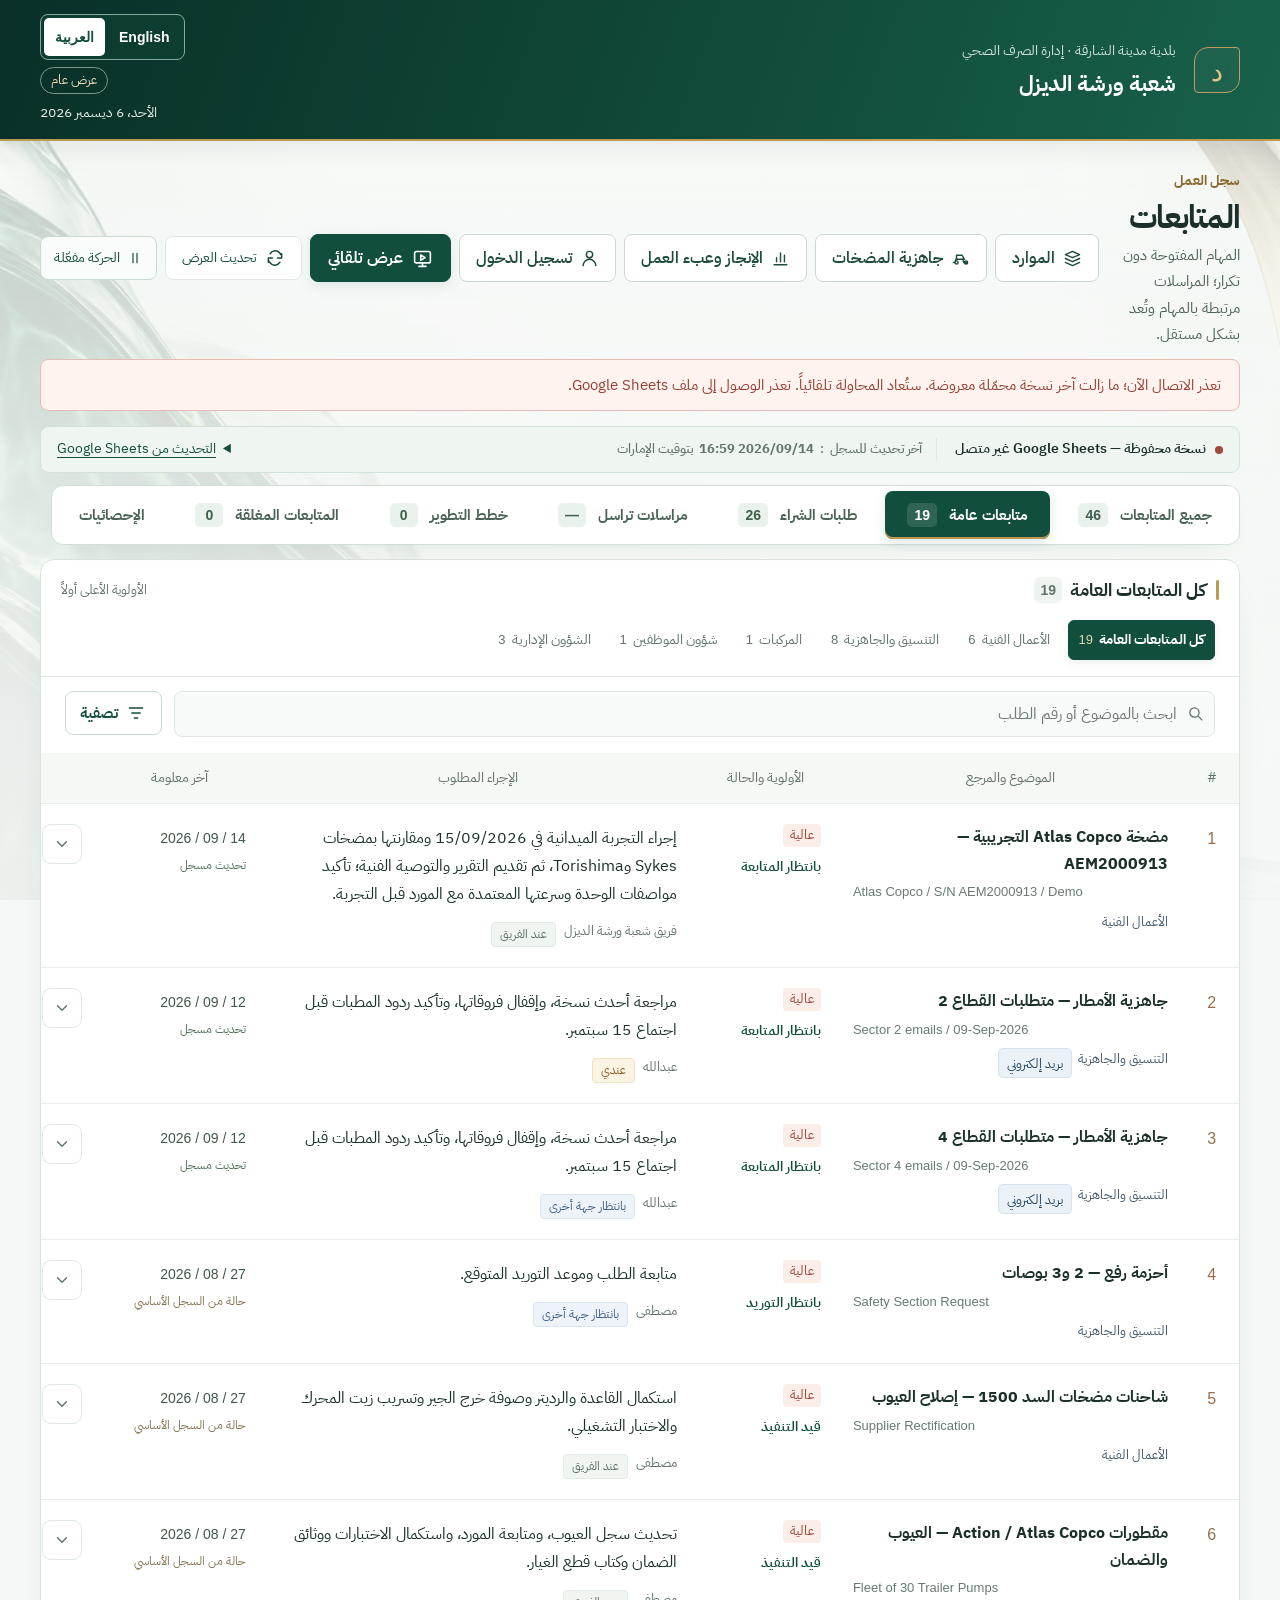
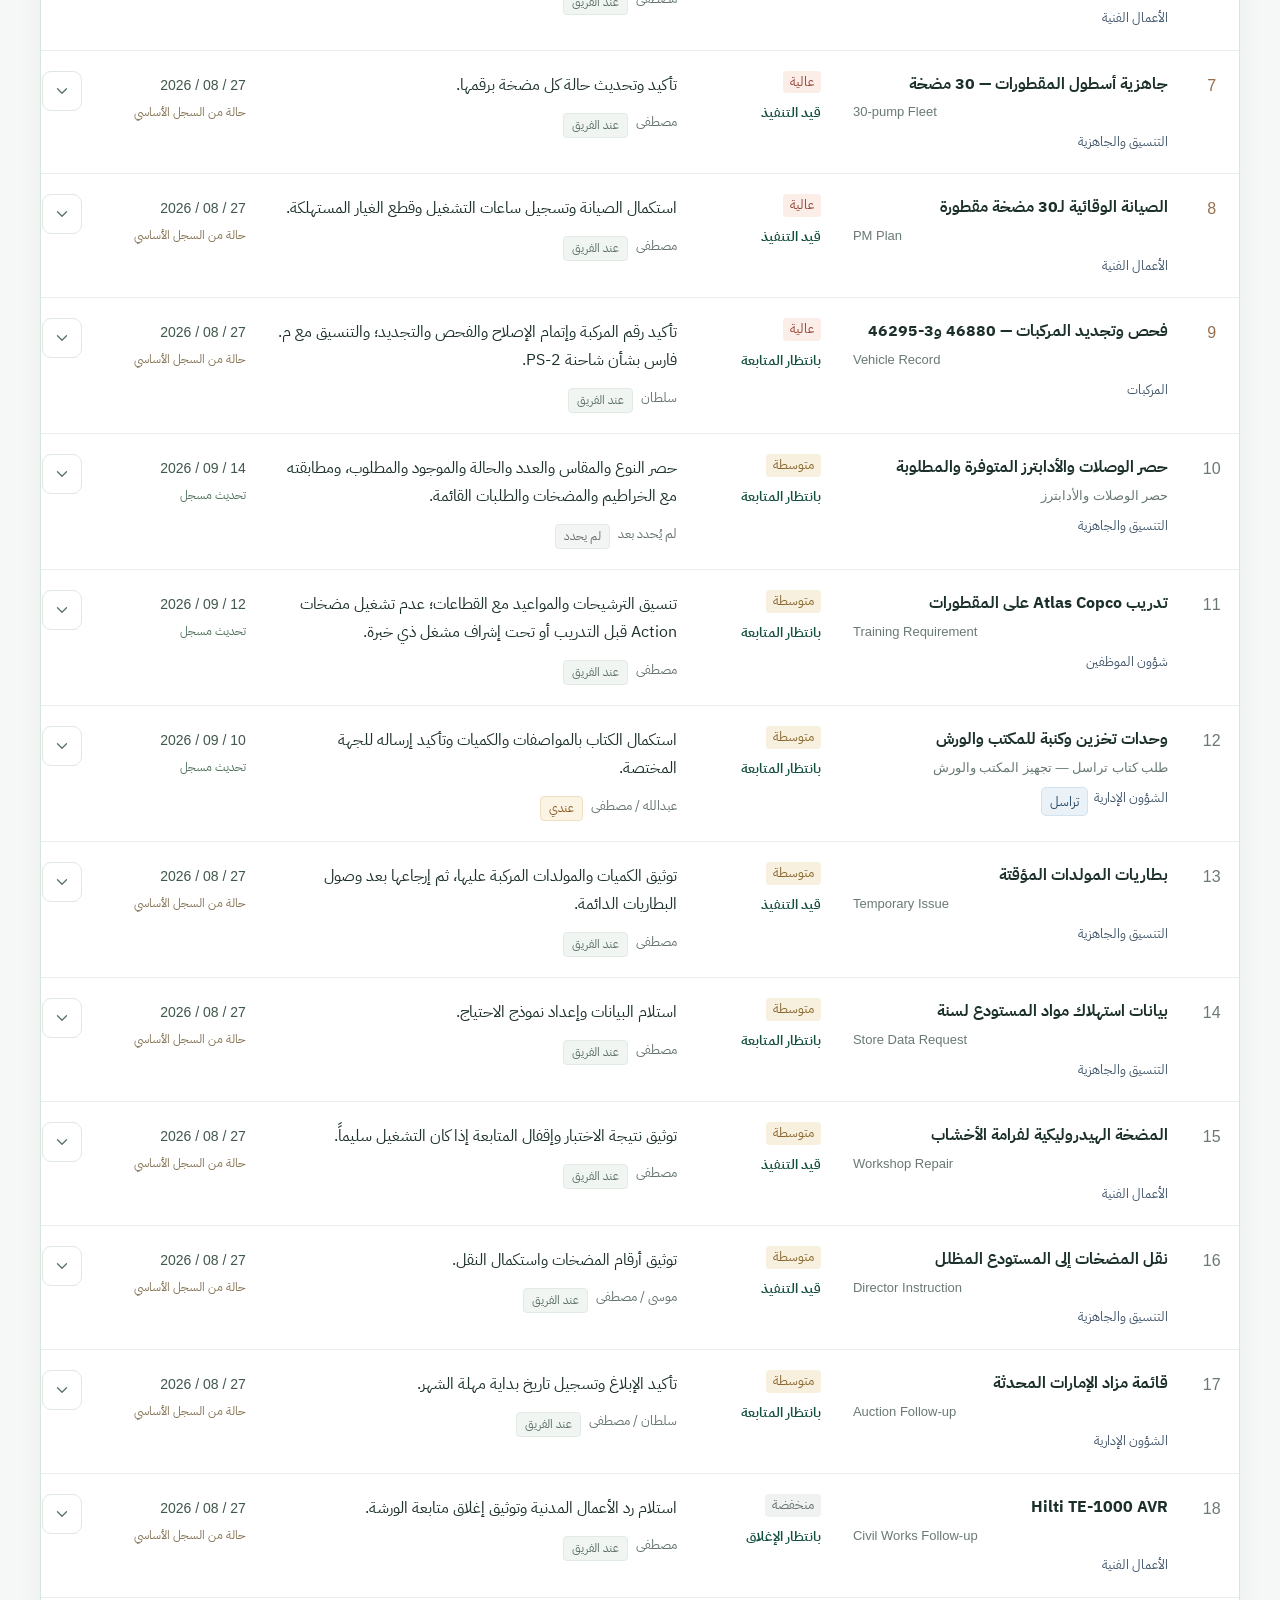
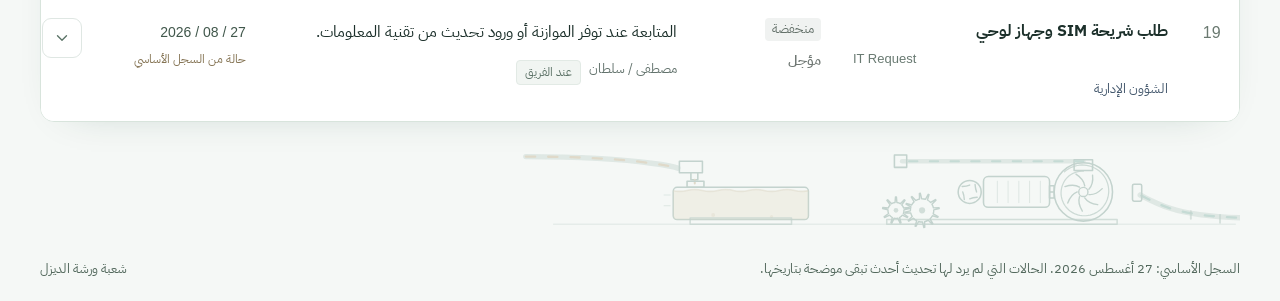
==== commit 78770daf: "Keep Tarasel correspondence visible with missing reply status" ====
--- a/index.html
+++ b/index.html
@@ -16,7 +16,7 @@
   <link rel="stylesheet" href="./admin.css?v=2026-09-21-0836">
   <link rel="stylesheet" href="./statistics.css?v=2026-09-21-0836">
   <title>متابعات شعبة ورشة الديزل</title>
-  <script src="./translations-en.js?v=2026-09-21-0836" defer></script>
+  <script src="./translations-en.js?v=2026-09-30-tarasel-fix" defer></script>
   <script src="./procurement-en.js?v=2026-09-21-0836" defer></script>
   <script src="./followup-en.js?v=2026-09-21-0836" defer></script>
   <script src="./i18n.js?v=2026-09-21-0836" defer></script>
@@ -27,12 +27,12 @@
   <script src="./kinetic.js?v=2026-09-21-0836" defer></script>
   <script src="./presentation.js?v=2026-09-21-0836" defer></script>
   <script src="./procurement.js?v=2026-09-21-0836" defer></script>
-  <script src="./sheets.js?v=2026-09-21-0836" defer></script>
+  <script src="./sheets.js?v=2026-09-30-tarasel-fix" defer></script>
   <script src="./followup-model.js?v=2026-09-21-0836" defer></script>
-  <script src="./relations.js?v=2026-09-21-0836" defer></script>
-  <script src="./app.js?v=2026-09-21-0836" defer></script>
+  <script src="./relations.js?v=2026-09-30-tarasel-fix" defer></script>
+  <script src="./app.js?v=2026-09-30-tarasel-fix" defer></script>
   <script src="./notifications.js?v=2026-09-21-0836" defer></script>
-  <script src="./letters.js?v=2026-09-21-0836" defer></script>
+  <script src="./letters.js?v=2026-09-30-tarasel-fix" defer></script>
   <script src="./jobs.js?v=2026-09-21-0836" defer></script>
   <script src="./archive.js?v=2026-09-21-0836" defer></script>
   <script src="./statistics.js?v=2026-09-21-0836" defer></script>
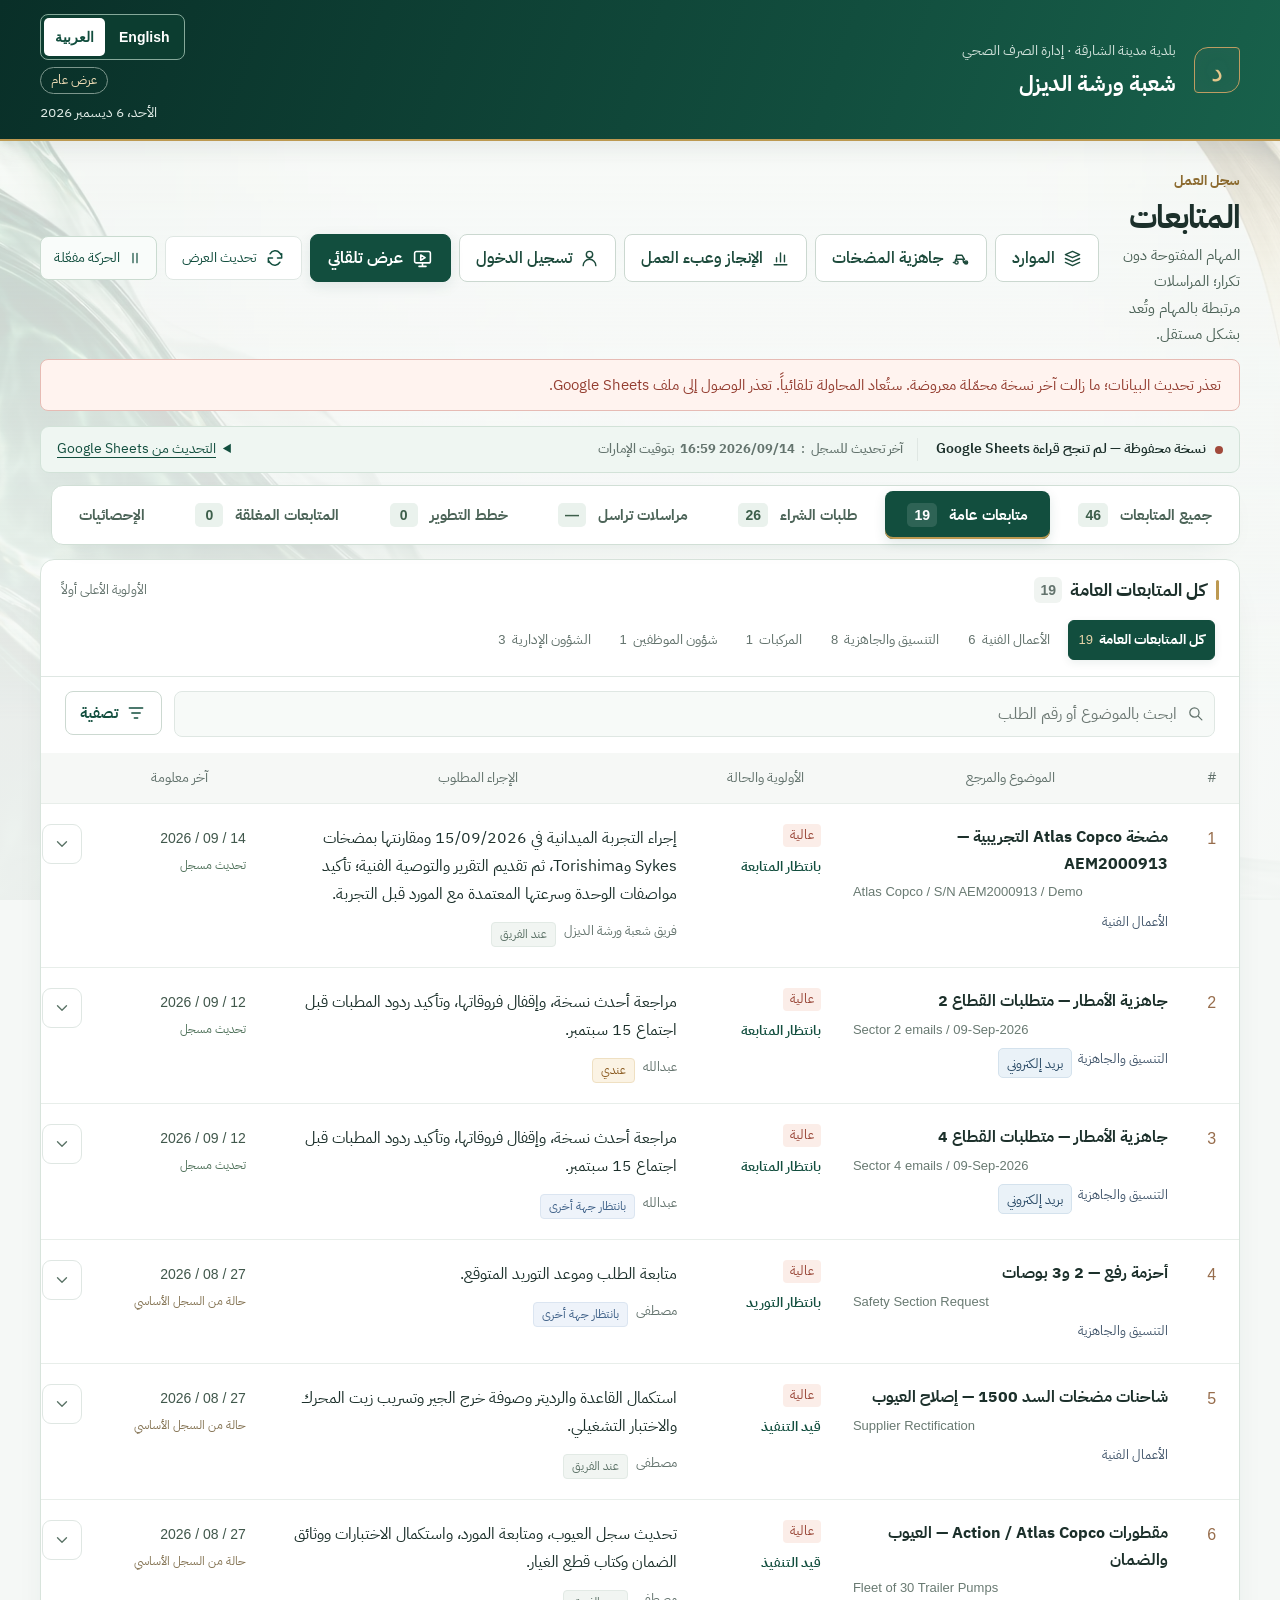
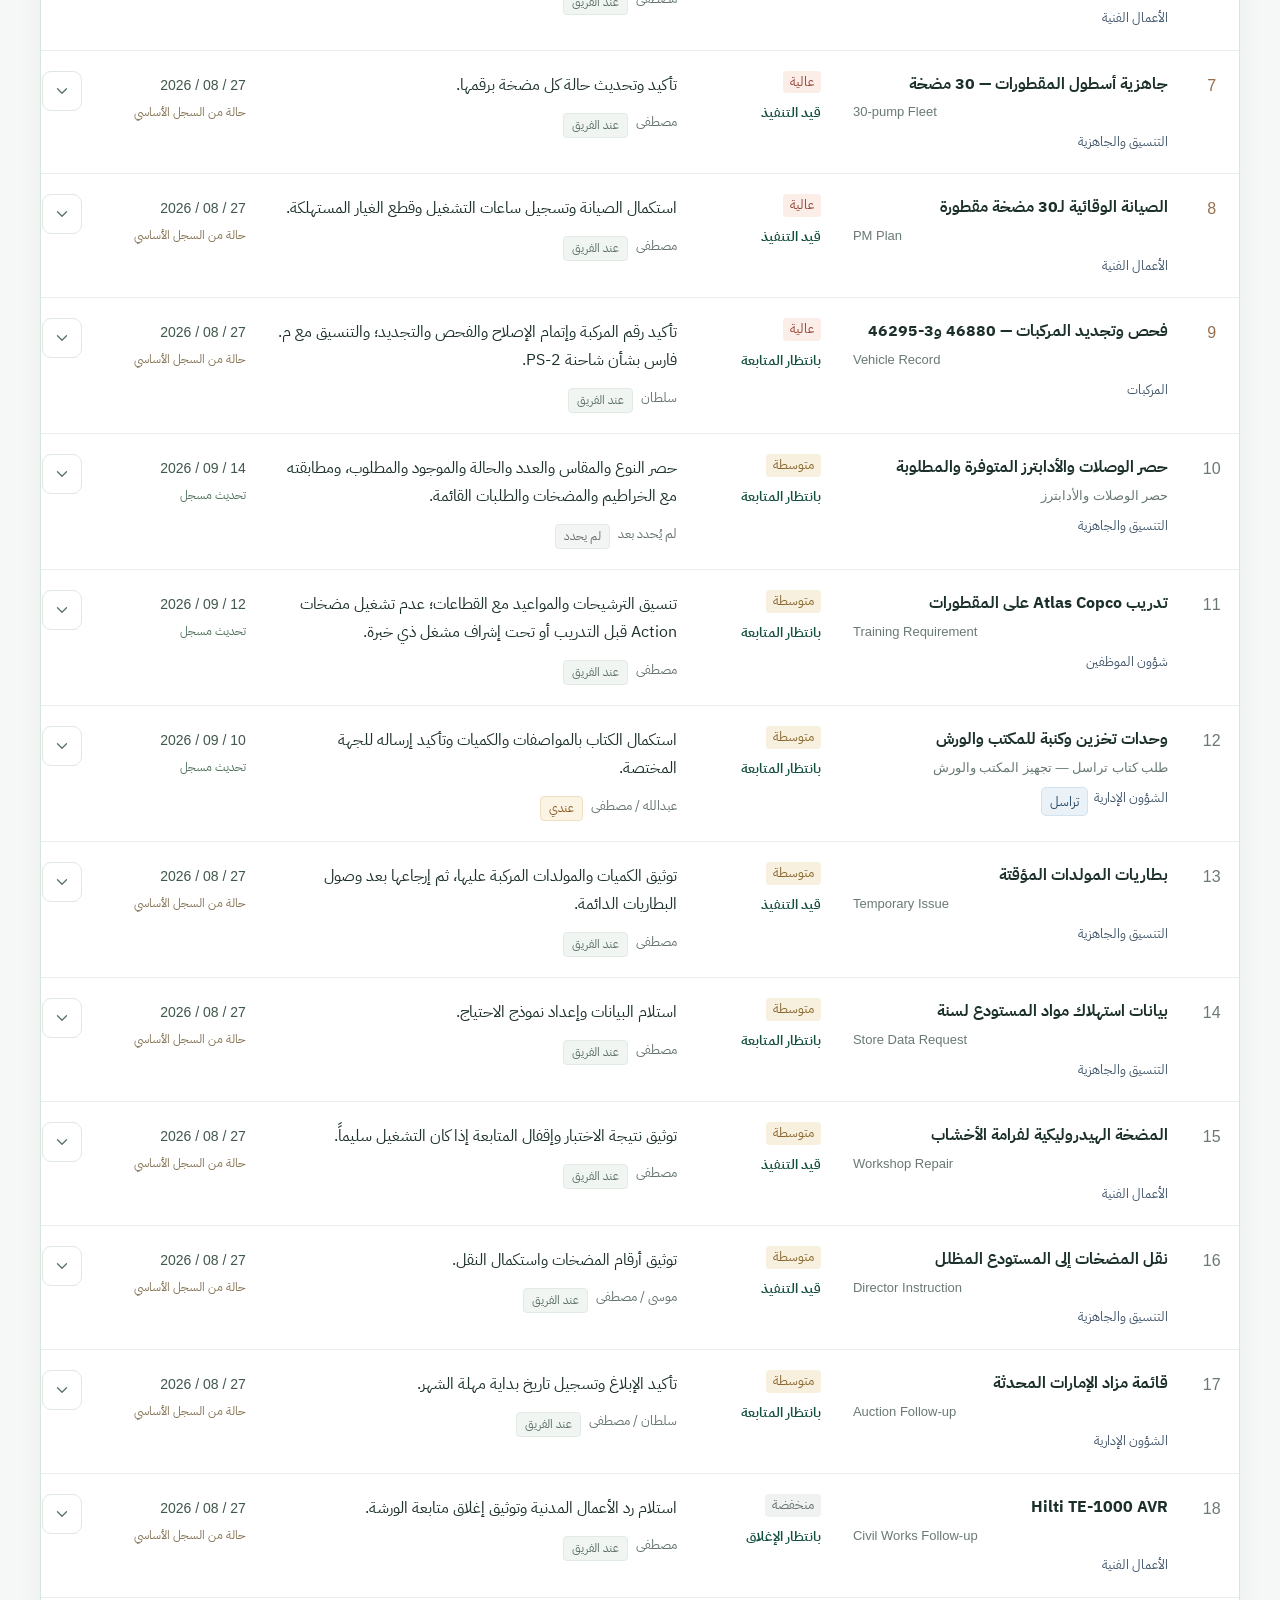
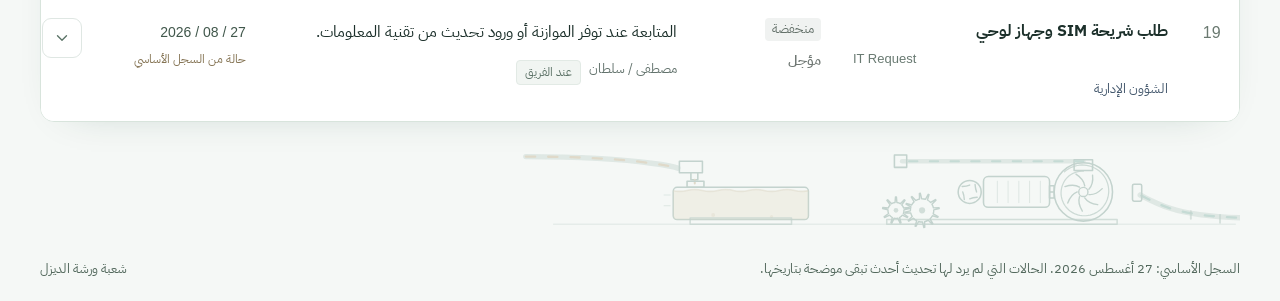
==== commit 86812866: "Fix purchase order follow-up status blocking live data refresh" ====
--- a/index.html
+++ b/index.html
@@ -9,35 +9,35 @@
   <link rel="preconnect" href="https://fonts.googleapis.com">
   <link rel="preconnect" href="https://fonts.gstatic.com" crossorigin>
   <link rel="stylesheet" href="https://fonts.googleapis.com/css2?family=IBM+Plex+Sans+Arabic:wght@400;500;600;700&display=swap">
-  <link rel="icon" href="./favicon.svg?v=2026-09-21-0836" type="image/svg+xml">
-  <link rel="stylesheet" href="./styles.css?v=2026-09-21-0836">
-  <link rel="stylesheet" href="./motion.css?v=2026-09-21-0836">
-  <link rel="stylesheet" href="./presentation.css?v=2026-09-21-0836">
-  <link rel="stylesheet" href="./admin.css?v=2026-09-21-0836">
-  <link rel="stylesheet" href="./statistics.css?v=2026-09-21-0836">
+  <link rel="icon" href="./favicon.svg?v=2026-10-07-0421" type="image/svg+xml">
+  <link rel="stylesheet" href="./styles.css?v=2026-10-07-0421">
+  <link rel="stylesheet" href="./motion.css?v=2026-10-07-0421">
+  <link rel="stylesheet" href="./presentation.css?v=2026-10-07-0421">
+  <link rel="stylesheet" href="./admin.css?v=2026-10-07-0421">
+  <link rel="stylesheet" href="./statistics.css?v=2026-10-07-0421">
   <title>متابعات شعبة ورشة الديزل</title>
-  <script src="./translations-en.js?v=2026-09-30-tarasel-fix" defer></script>
-  <script src="./procurement-en.js?v=2026-09-21-0836" defer></script>
-  <script src="./followup-en.js?v=2026-09-21-0836" defer></script>
-  <script src="./i18n.js?v=2026-09-21-0836" defer></script>
-  <script src="./record-time.js?v=2026-09-21-0836" defer></script>
-  <script src="./motion.js?v=2026-09-21-0836" defer></script>
-  <script src="./procurement-model.js?v=2026-09-21-0836" defer></script>
-  <script src="./purchase-orders.js?v=2026-09-21-0836" defer></script>
-  <script src="./kinetic.js?v=2026-09-21-0836" defer></script>
-  <script src="./presentation.js?v=2026-09-21-0836" defer></script>
-  <script src="./procurement.js?v=2026-09-21-0836" defer></script>
-  <script src="./sheets.js?v=2026-09-30-tarasel-fix" defer></script>
-  <script src="./followup-model.js?v=2026-09-21-0836" defer></script>
-  <script src="./relations.js?v=2026-09-30-tarasel-fix" defer></script>
-  <script src="./app.js?v=2026-09-30-tarasel-fix" defer></script>
-  <script src="./notifications.js?v=2026-09-21-0836" defer></script>
-  <script src="./letters.js?v=2026-09-30-tarasel-fix" defer></script>
-  <script src="./jobs.js?v=2026-09-21-0836" defer></script>
-  <script src="./archive.js?v=2026-09-21-0836" defer></script>
-  <script src="./statistics.js?v=2026-09-21-0836" defer></script>
-  <script src="./admin.js?v=2026-09-21-0836" defer></script>
-  <link rel="stylesheet" href="./followup-layout.css?v=2026-09-21-0836">
+  <script src="./translations-en.js?v=2026-10-07-0421" defer></script>
+  <script src="./procurement-en.js?v=2026-10-07-0421" defer></script>
+  <script src="./followup-en.js?v=2026-10-07-0421" defer></script>
+  <script src="./i18n.js?v=2026-10-07-0421" defer></script>
+  <script src="./record-time.js?v=2026-10-07-0421" defer></script>
+  <script src="./motion.js?v=2026-10-07-0421" defer></script>
+  <script src="./procurement-model.js?v=2026-10-07-0421" defer></script>
+  <script src="./purchase-orders.js?v=2026-10-07-0421" defer></script>
+  <script src="./kinetic.js?v=2026-10-07-0421" defer></script>
+  <script src="./presentation.js?v=2026-10-07-0421" defer></script>
+  <script src="./procurement.js?v=2026-10-07-0421" defer></script>
+  <script src="./sheets.js?v=2026-10-07-0421" defer></script>
+  <script src="./followup-model.js?v=2026-10-07-0421" defer></script>
+  <script src="./relations.js?v=2026-10-07-0421" defer></script>
+  <script src="./app.js?v=2026-10-07-0421" defer></script>
+  <script src="./notifications.js?v=2026-10-07-0421" defer></script>
+  <script src="./letters.js?v=2026-10-07-0421" defer></script>
+  <script src="./jobs.js?v=2026-10-07-0421" defer></script>
+  <script src="./archive.js?v=2026-10-07-0421" defer></script>
+  <script src="./statistics.js?v=2026-10-07-0421" defer></script>
+  <script src="./admin.js?v=2026-10-07-0421" defer></script>
+  <link rel="stylesheet" href="./followup-layout.css?v=2026-10-07-0421">
 </head>
 <body>
   <div class="ambient-background" aria-hidden="true"><div class="ambient-art"></div></div>
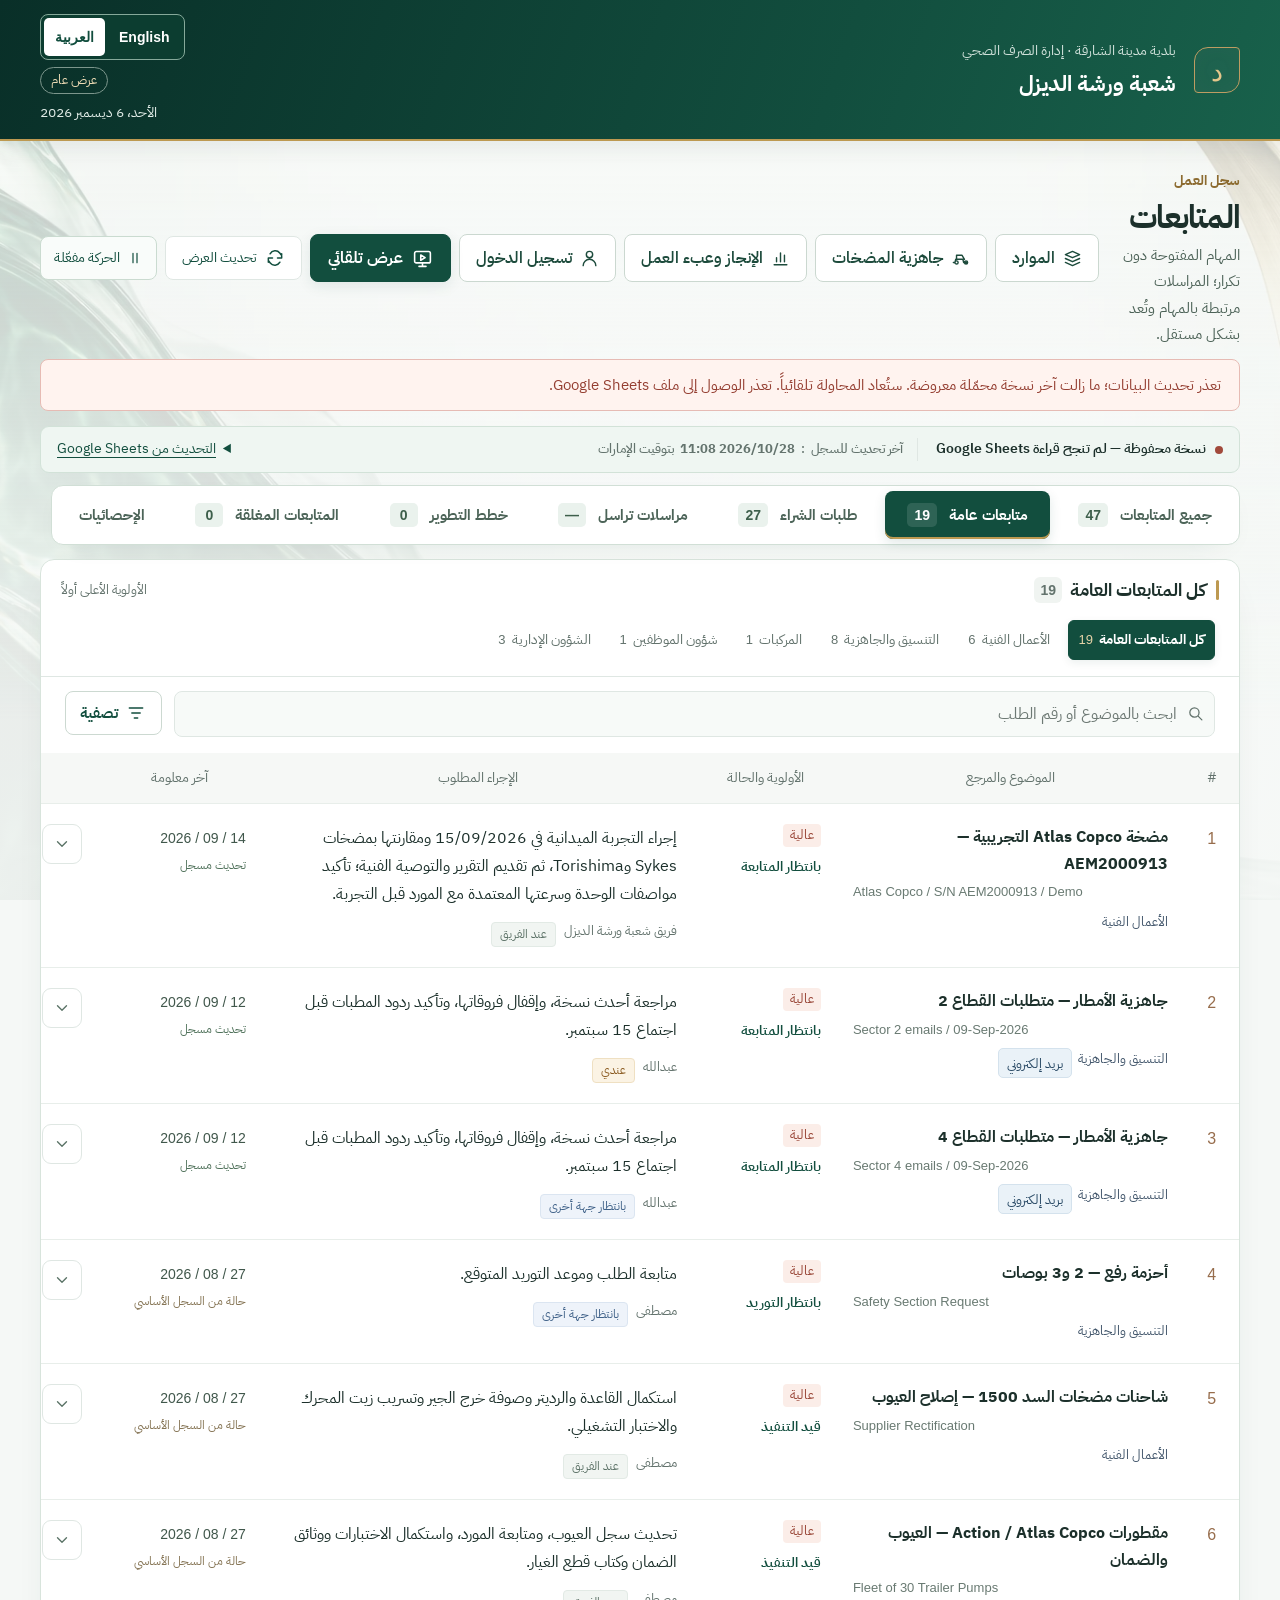
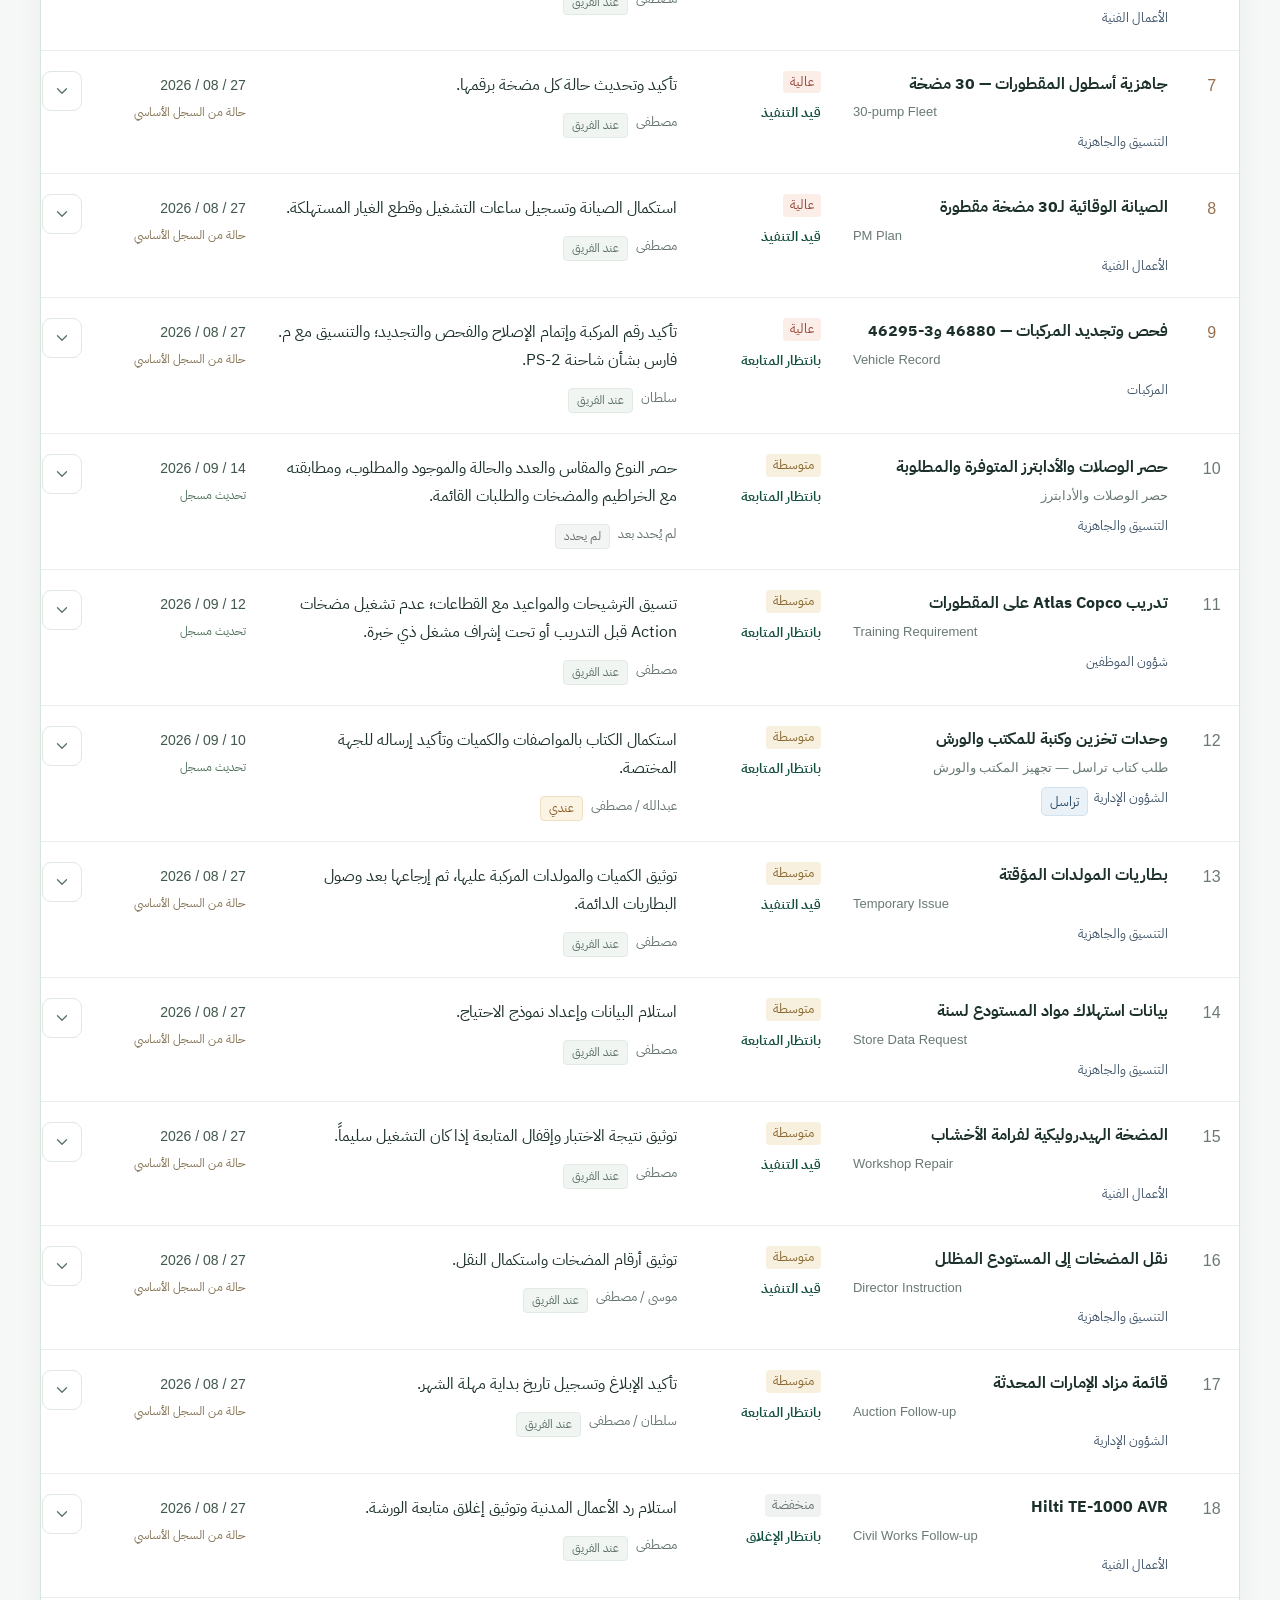
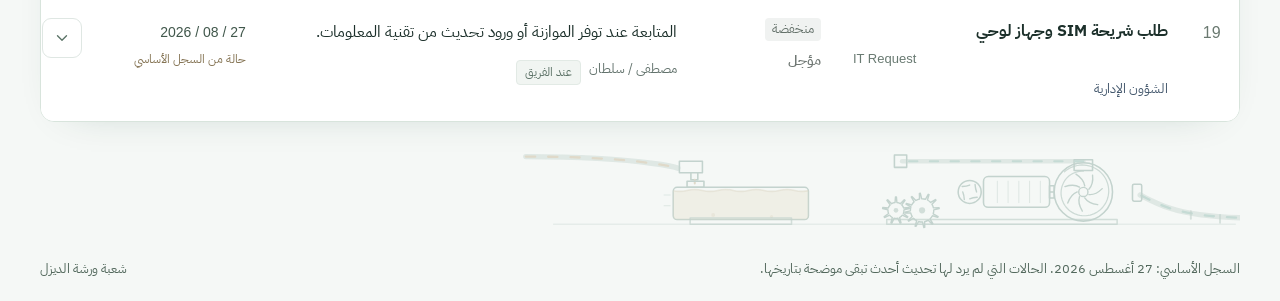
==== commit 9074cdc8: "Add procurement type filters and petty-cash stages Read explicit transaction type and phase from opt" ====
--- a/index.html
+++ b/index.html
@@ -9,35 +9,35 @@
   <link rel="preconnect" href="https://fonts.googleapis.com">
   <link rel="preconnect" href="https://fonts.gstatic.com" crossorigin>
   <link rel="stylesheet" href="https://fonts.googleapis.com/css2?family=IBM+Plex+Sans+Arabic:wght@400;500;600;700&display=swap">
-  <link rel="icon" href="./favicon.svg?v=2026-10-07-0421" type="image/svg+xml">
-  <link rel="stylesheet" href="./styles.css?v=2026-10-07-0421">
-  <link rel="stylesheet" href="./motion.css?v=2026-10-07-0421">
-  <link rel="stylesheet" href="./presentation.css?v=2026-10-07-0421">
-  <link rel="stylesheet" href="./admin.css?v=2026-10-07-0421">
-  <link rel="stylesheet" href="./statistics.css?v=2026-10-07-0421">
+  <link rel="icon" href="./favicon.svg?v=2026-10-28-0428" type="image/svg+xml">
+  <link rel="stylesheet" href="./styles.css?v=2026-10-28-0428">
+  <link rel="stylesheet" href="./motion.css?v=2026-10-28-0428">
+  <link rel="stylesheet" href="./presentation.css?v=2026-10-28-0428">
+  <link rel="stylesheet" href="./admin.css?v=2026-10-28-0428">
+  <link rel="stylesheet" href="./statistics.css?v=2026-10-28-0428">
   <title>متابعات شعبة ورشة الديزل</title>
-  <script src="./translations-en.js?v=2026-10-07-0421" defer></script>
-  <script src="./procurement-en.js?v=2026-10-07-0421" defer></script>
-  <script src="./followup-en.js?v=2026-10-07-0421" defer></script>
-  <script src="./i18n.js?v=2026-10-07-0421" defer></script>
-  <script src="./record-time.js?v=2026-10-07-0421" defer></script>
-  <script src="./motion.js?v=2026-10-07-0421" defer></script>
-  <script src="./procurement-model.js?v=2026-10-07-0421" defer></script>
-  <script src="./purchase-orders.js?v=2026-10-07-0421" defer></script>
-  <script src="./kinetic.js?v=2026-10-07-0421" defer></script>
-  <script src="./presentation.js?v=2026-10-07-0421" defer></script>
-  <script src="./procurement.js?v=2026-10-07-0421" defer></script>
-  <script src="./sheets.js?v=2026-10-07-0421" defer></script>
-  <script src="./followup-model.js?v=2026-10-07-0421" defer></script>
-  <script src="./relations.js?v=2026-10-07-0421" defer></script>
-  <script src="./app.js?v=2026-10-07-0421" defer></script>
-  <script src="./notifications.js?v=2026-10-07-0421" defer></script>
-  <script src="./letters.js?v=2026-10-07-0421" defer></script>
-  <script src="./jobs.js?v=2026-10-07-0421" defer></script>
-  <script src="./archive.js?v=2026-10-07-0421" defer></script>
-  <script src="./statistics.js?v=2026-10-07-0421" defer></script>
-  <script src="./admin.js?v=2026-10-07-0421" defer></script>
-  <link rel="stylesheet" href="./followup-layout.css?v=2026-10-07-0421">
+  <script src="./translations-en.js?v=2026-10-28-0428" defer></script>
+  <script src="./procurement-en.js?v=2026-10-28-0428" defer></script>
+  <script src="./followup-en.js?v=2026-10-28-0428" defer></script>
+  <script src="./i18n.js?v=2026-10-28-0428" defer></script>
+  <script src="./record-time.js?v=2026-10-28-0428" defer></script>
+  <script src="./motion.js?v=2026-10-28-0428" defer></script>
+  <script src="./procurement-model.js?v=2026-10-28-0428" defer></script>
+  <script src="./purchase-orders.js?v=2026-10-28-0428" defer></script>
+  <script src="./kinetic.js?v=2026-10-28-0428" defer></script>
+  <script src="./presentation.js?v=2026-10-28-0428" defer></script>
+  <script src="./procurement.js?v=2026-10-28-0428" defer></script>
+  <script src="./sheets.js?v=2026-10-28-0428" defer></script>
+  <script src="./followup-model.js?v=2026-10-28-0428" defer></script>
+  <script src="./relations.js?v=2026-10-28-0428" defer></script>
+  <script src="./app.js?v=2026-10-28-0428" defer></script>
+  <script src="./notifications.js?v=2026-10-28-0428" defer></script>
+  <script src="./letters.js?v=2026-10-28-0428" defer></script>
+  <script src="./jobs.js?v=2026-10-28-0428" defer></script>
+  <script src="./archive.js?v=2026-10-28-0428" defer></script>
+  <script src="./statistics.js?v=2026-10-28-0428" defer></script>
+  <script src="./admin.js?v=2026-10-28-0428" defer></script>
+  <link rel="stylesheet" href="./followup-layout.css?v=2026-10-28-0428">
 </head>
 <body>
   <div class="ambient-background" aria-hidden="true"><div class="ambient-art"></div></div>
@@ -145,14 +145,18 @@
       </div>
     </section>
     <section id="procurement-panel" role="tabpanel" aria-labelledby="procurement-tab" hidden>
-      <div class="purchase-summary" aria-label="ملخص طلبات الشراء"><div><strong id="pr-numbered">—</strong><span>طلبات مرقمة قائمة</span></div><div><strong id="pr-unnumbered">—</strong><span>طلبات لم تُرقّم</span></div><div><strong id="pr-quotes">—</strong><span>بانتظار العروض</span></div><div><strong id="pr-received">—</strong><span>تحت التقييم</span></div></div>
+      <div id="pr-summary" class="purchase-summary" aria-label="ملخص طلبات الشراء والشراء المباشر"><div><strong id="pr-numbered">—</strong><span>طلبات مرقمة قائمة</span></div><div><strong id="pr-unnumbered">—</strong><span>طلبات لم تُرقّم</span></div><div><strong id="pr-quotes">—</strong><span>بانتظار العروض</span></div><div><strong id="pr-received">—</strong><span>تحت التقييم</span></div></div>
       <div class="records-section purchase-section">
-        <div class="records-heading"><h3>طلبات الشراء <span id="pr-count"></span></h3><span class="sort-hint">حسب الحالة ثم الأولوية</span></div>
-        <div class="toolbar"><div id="pr-filters" class="group-filters" role="group" aria-label="حالة طلب الشراء"></div><label class="search-field"><input id="pr-search" type="search" aria-label="البحث في طلبات الشراء" placeholder="رقم PR أو LPO أو موضوع الطلب"></label></div>
-        <p class="purchase-note">يمكن ربط أكثر من LPO بنفس PR. افتح تفاصيل الطلب لمتابعة كل أمر والكميات المستلمة والمتبقية لكل صنف.</p>
+        <div class="records-heading"><h3>معاملات الشراء <span id="pr-count" role="status" aria-live="polite"></span></h3><span class="sort-hint">حسب الحالة ثم الأولوية</span></div>
+        <div class="purchase-filters">
+          <div id="pr-type-filters" class="group-filters" role="group" aria-label="نوع المعاملة"></div>
+          <div id="pr-filters" class="group-filters" role="group" aria-label="مرحلة المعاملة"></div>
+        </div>
+        <div class="toolbar purchase-search-toolbar"><label class="search-field"><input id="pr-search" type="search" aria-label="البحث في طلبات الشراء" placeholder="رقم الطلب أو موضوع المعاملة"></label></div>
+        <p id="pr-order-note" class="purchase-note">يمكن ربط أكثر من LPO بنفس PR. افتح تفاصيل الطلب لمتابعة كل أمر والكميات المستلمة والمتبقية لكل صنف.</p>
         <div id="pr-records" class="purchase-records"><p class="loading-cell">جارٍ تحميل طلبات الشراء…</p></div>
-        <div class="secondary-statuses"><span>حالات أخرى</span><div id="pr-secondary-filters" class="group-filters" role="group" aria-label="حالات أخرى"></div></div>
-        <div id="pr-empty" class="empty-state" hidden><h4>لا توجد طلبات مطابقة</h4><button type="button" id="pr-clear" class="refresh-button">عرض جميع الطلبات</button></div>
+        <div id="pr-secondary-statuses" class="secondary-statuses"><span>حالات أخرى</span><div id="pr-secondary-filters" class="group-filters" role="group" aria-label="حالات أخرى"></div></div>
+        <div id="pr-empty" class="empty-state" hidden><h4>لا توجد معاملات مطابقة</h4><button type="button" id="pr-clear" class="refresh-button">عرض جميع المعاملات</button></div>
       </div>
     </section>
     <section id="closed-panel" role="tabpanel" aria-labelledby="closed-tab" hidden>
@@ -358,3 +362,4 @@
   <noscript><p class="noscript">يلزم تفعيل JavaScript لعرض السجل والتحديثات التلقائية.</p></noscript>
 </body>
 </html>
+
--- a/styles.css
+++ b/styles.css
@@ -31,6 +31,15 @@
 @media(max-width:600px){.masthead-inner{flex-wrap:wrap}.header-end{max-width:none;flex-direction:row;flex-wrap:wrap;align-items:center;justify-content:flex-start;gap:8px}.header-end time{text-align:start}.language-switch button{font-size:.875rem}.view-tabs button{font-size:.9375rem}.view-tabs{gap:3px}}
 
 .purchase-section .toolbar,.purchase-section .group-filters{flex-wrap:wrap}
+.purchase-filters{display:grid;gap:14px;padding:4px 24px 20px}
+.purchase-filters .group-filters{gap:8px}
+.purchase-filters .filter-button{border:1px solid #bdd0c7;border-radius:8px;padding:9px 14px;min-height:44px;color:var(--green);background:#fff;white-space:nowrap}
+.purchase-filters .filter-button:hover{background:var(--green-pale);border-color:var(--green)}
+.purchase-filters .filter-button.active{background:var(--green);border-color:var(--green);color:#fff}
+.purchase-filters .filter-count{display:inline}
+.purchase-search-toolbar{justify-content:flex-end}
+@media(max-width:900px){.purchase-filters{padding-inline:18px}}
+@media(max-width:600px){.purchase-filters{gap:12px}.purchase-filters .filter-button{padding:8px 10px}}
 
 .secondary-statuses{padding:16px 24px;display:flex;gap:12px;align-items:center;flex-wrap:wrap;border-top:1px solid var(--line);color:var(--muted);font-size:.875rem}
 .record-updated { color: var(--green, #124e3e); font-size: 1rem; font-weight: 600; margin: 0 0 1rem; }
@@ -184,3 +193,4 @@
 }
 /* روابط تنقّل بهيئة أزرار: الرابط بين صفحتي الموقع ليس نصاً مسطراً. */
 a.admin-button{text-decoration:none}
+
